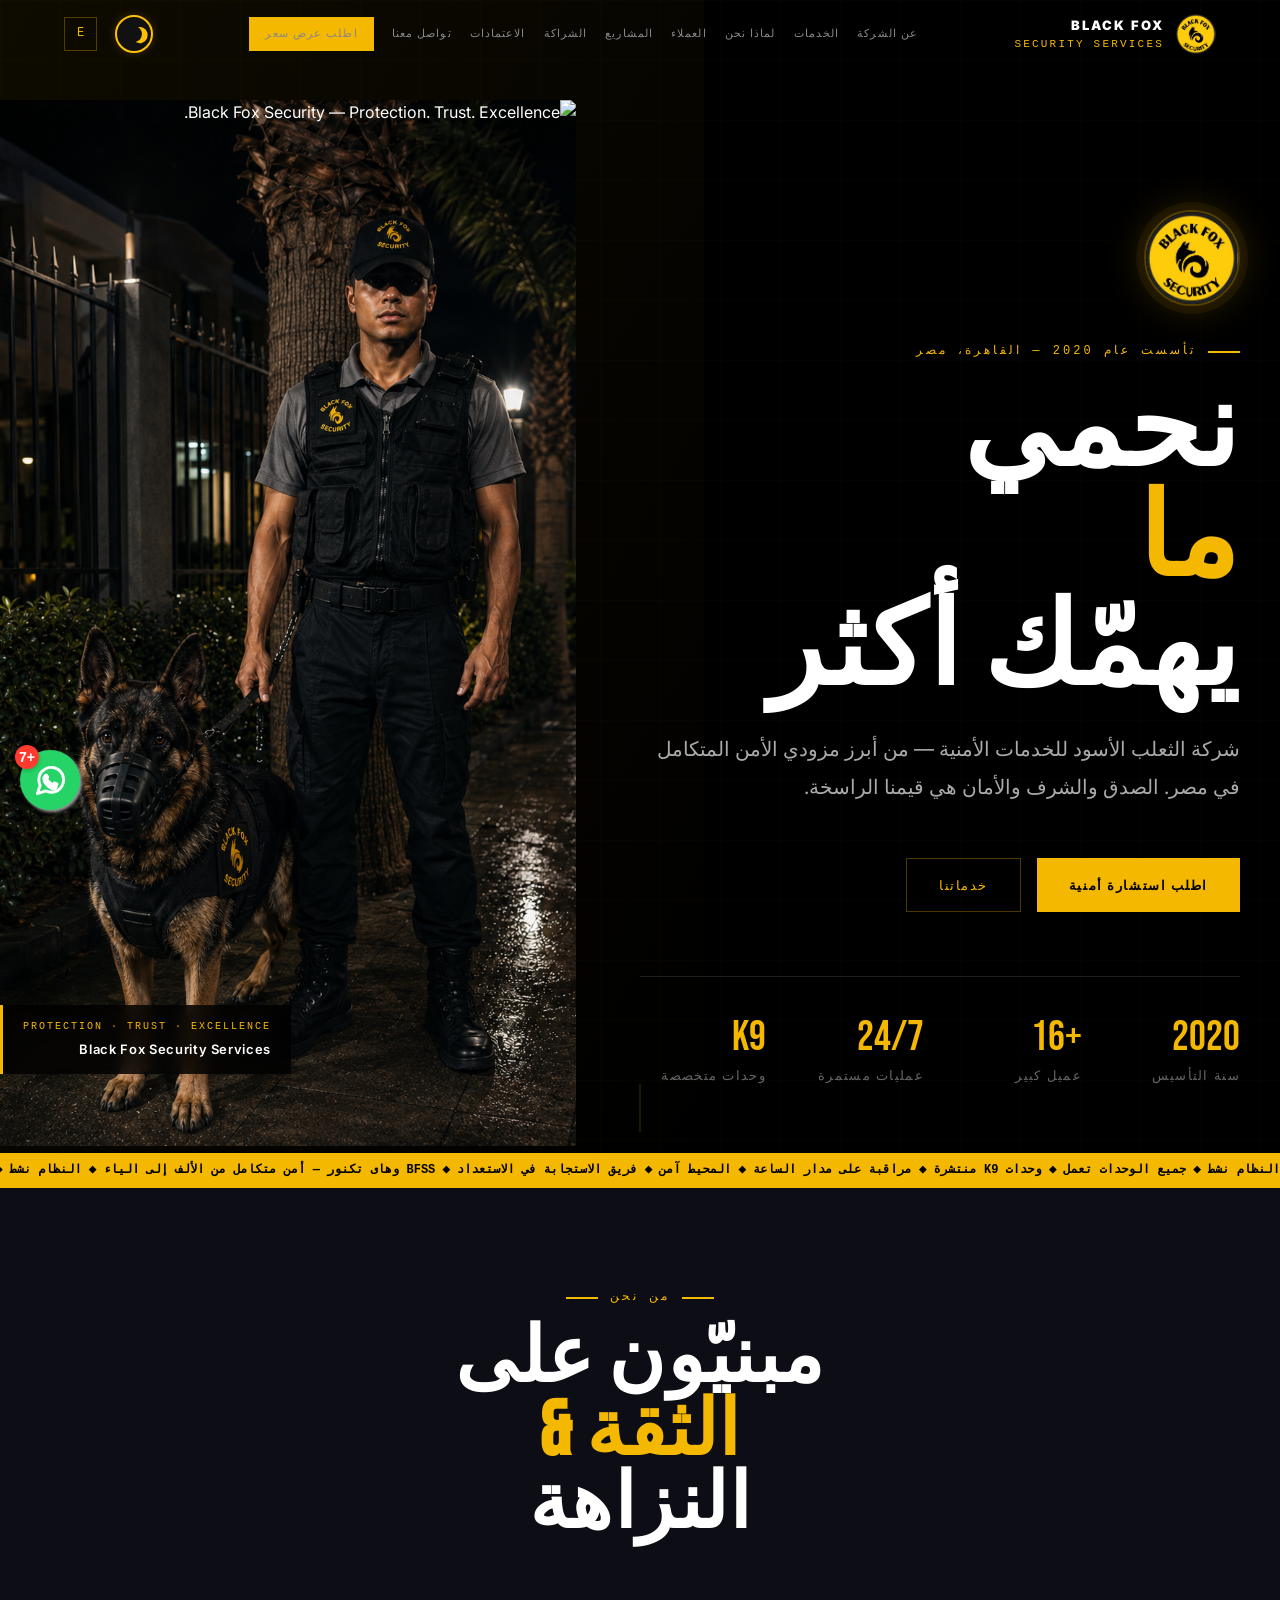
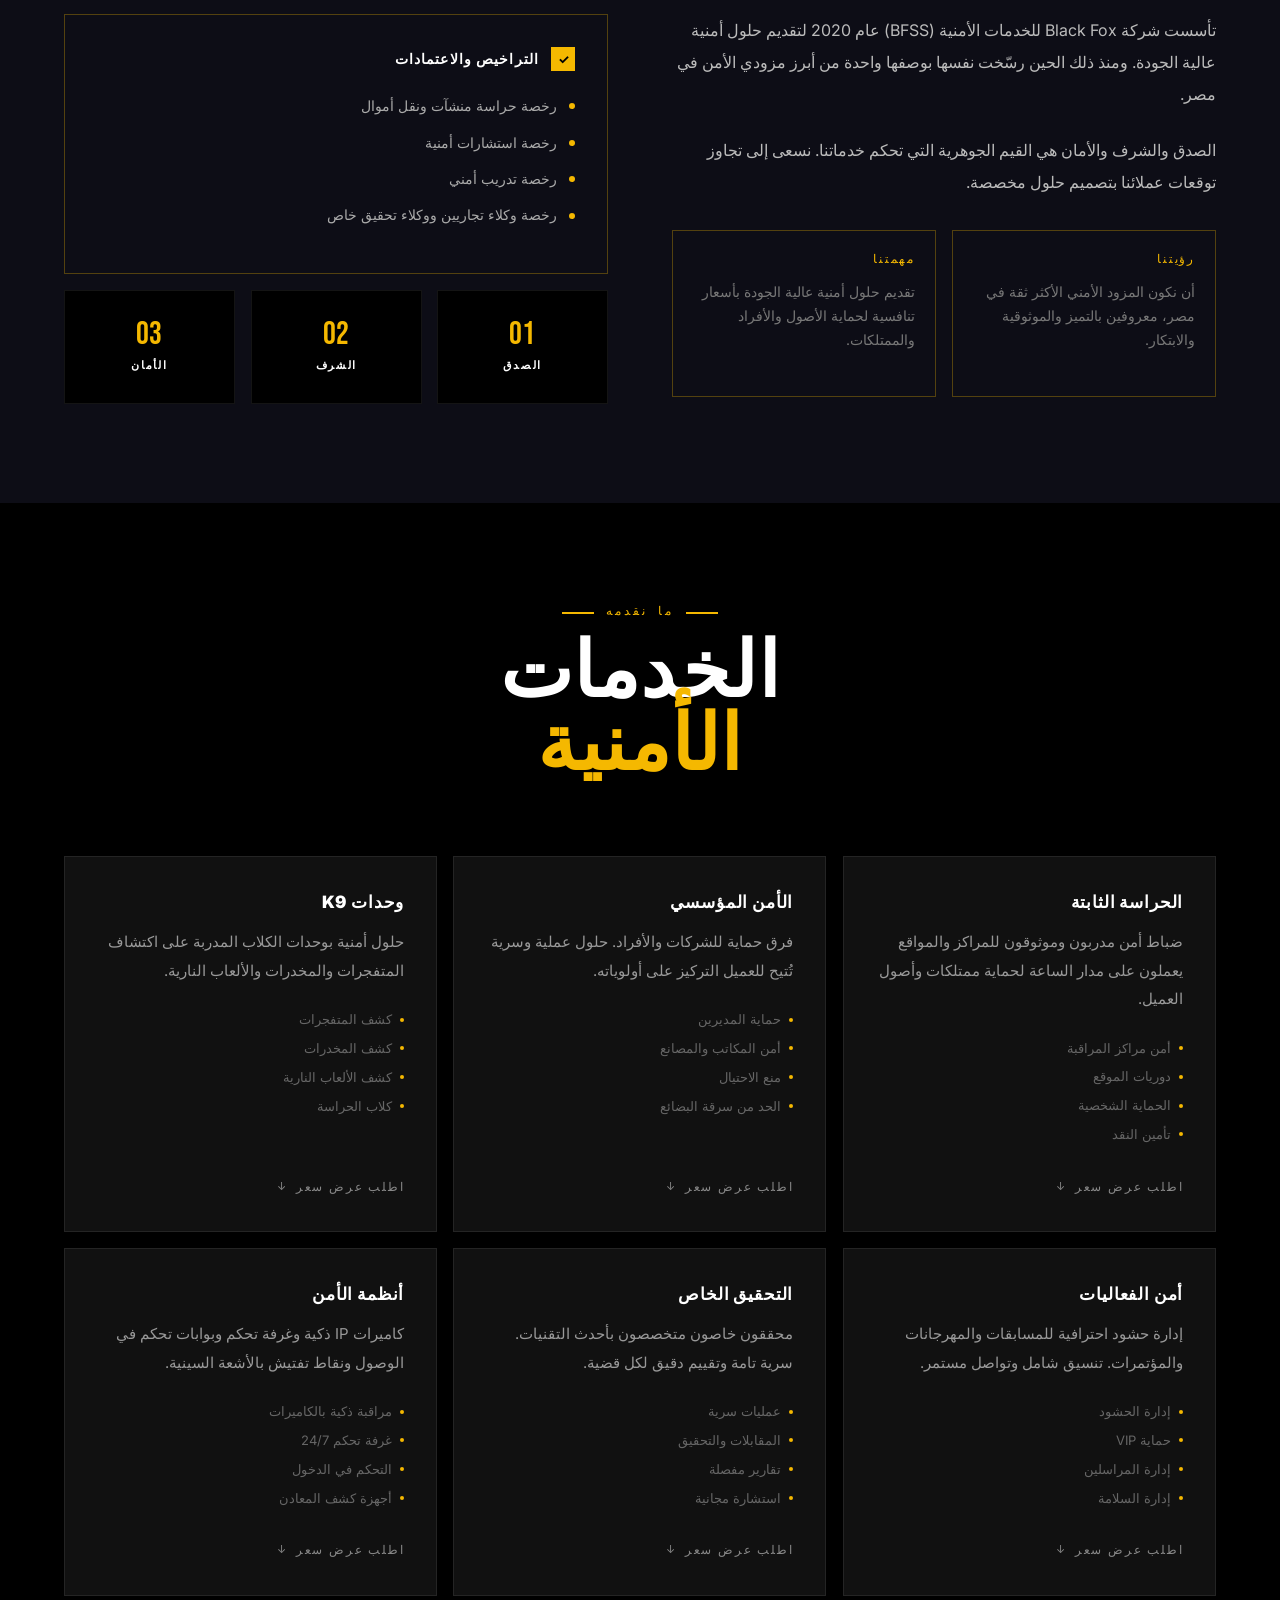
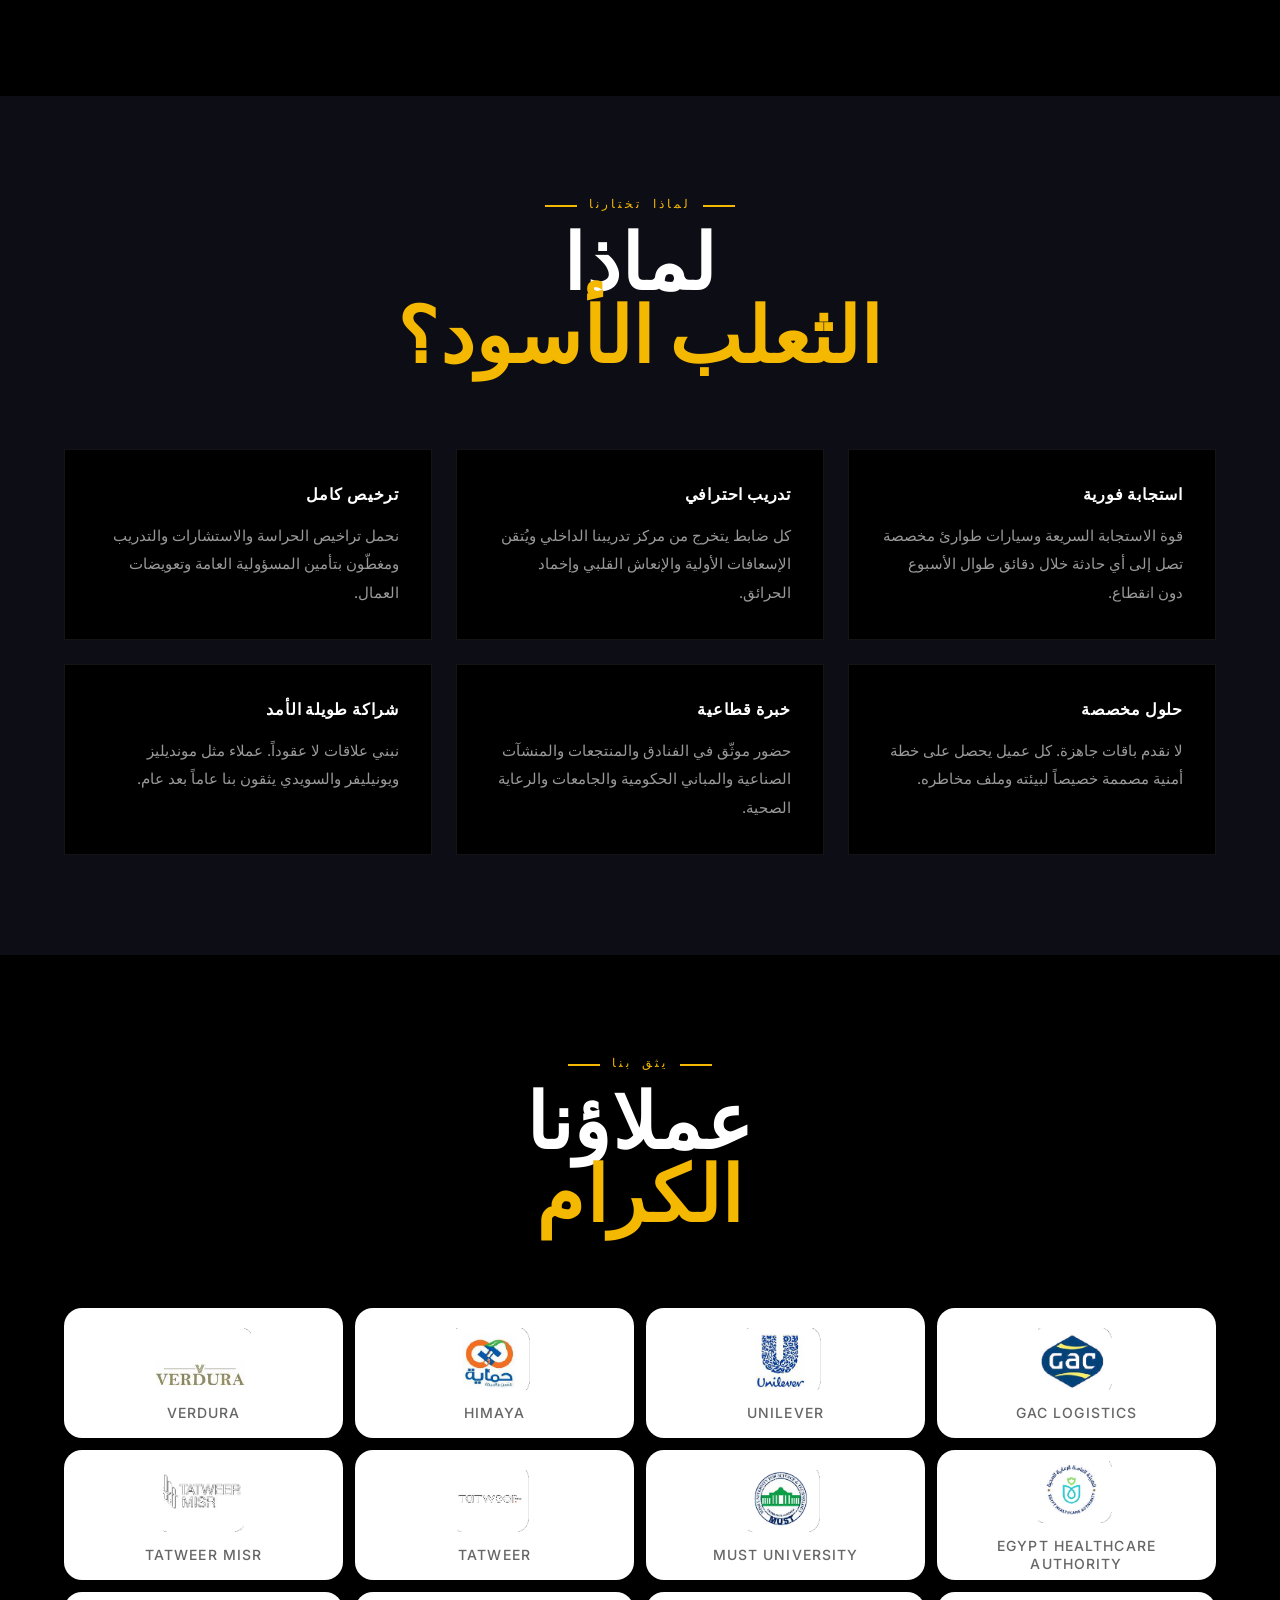
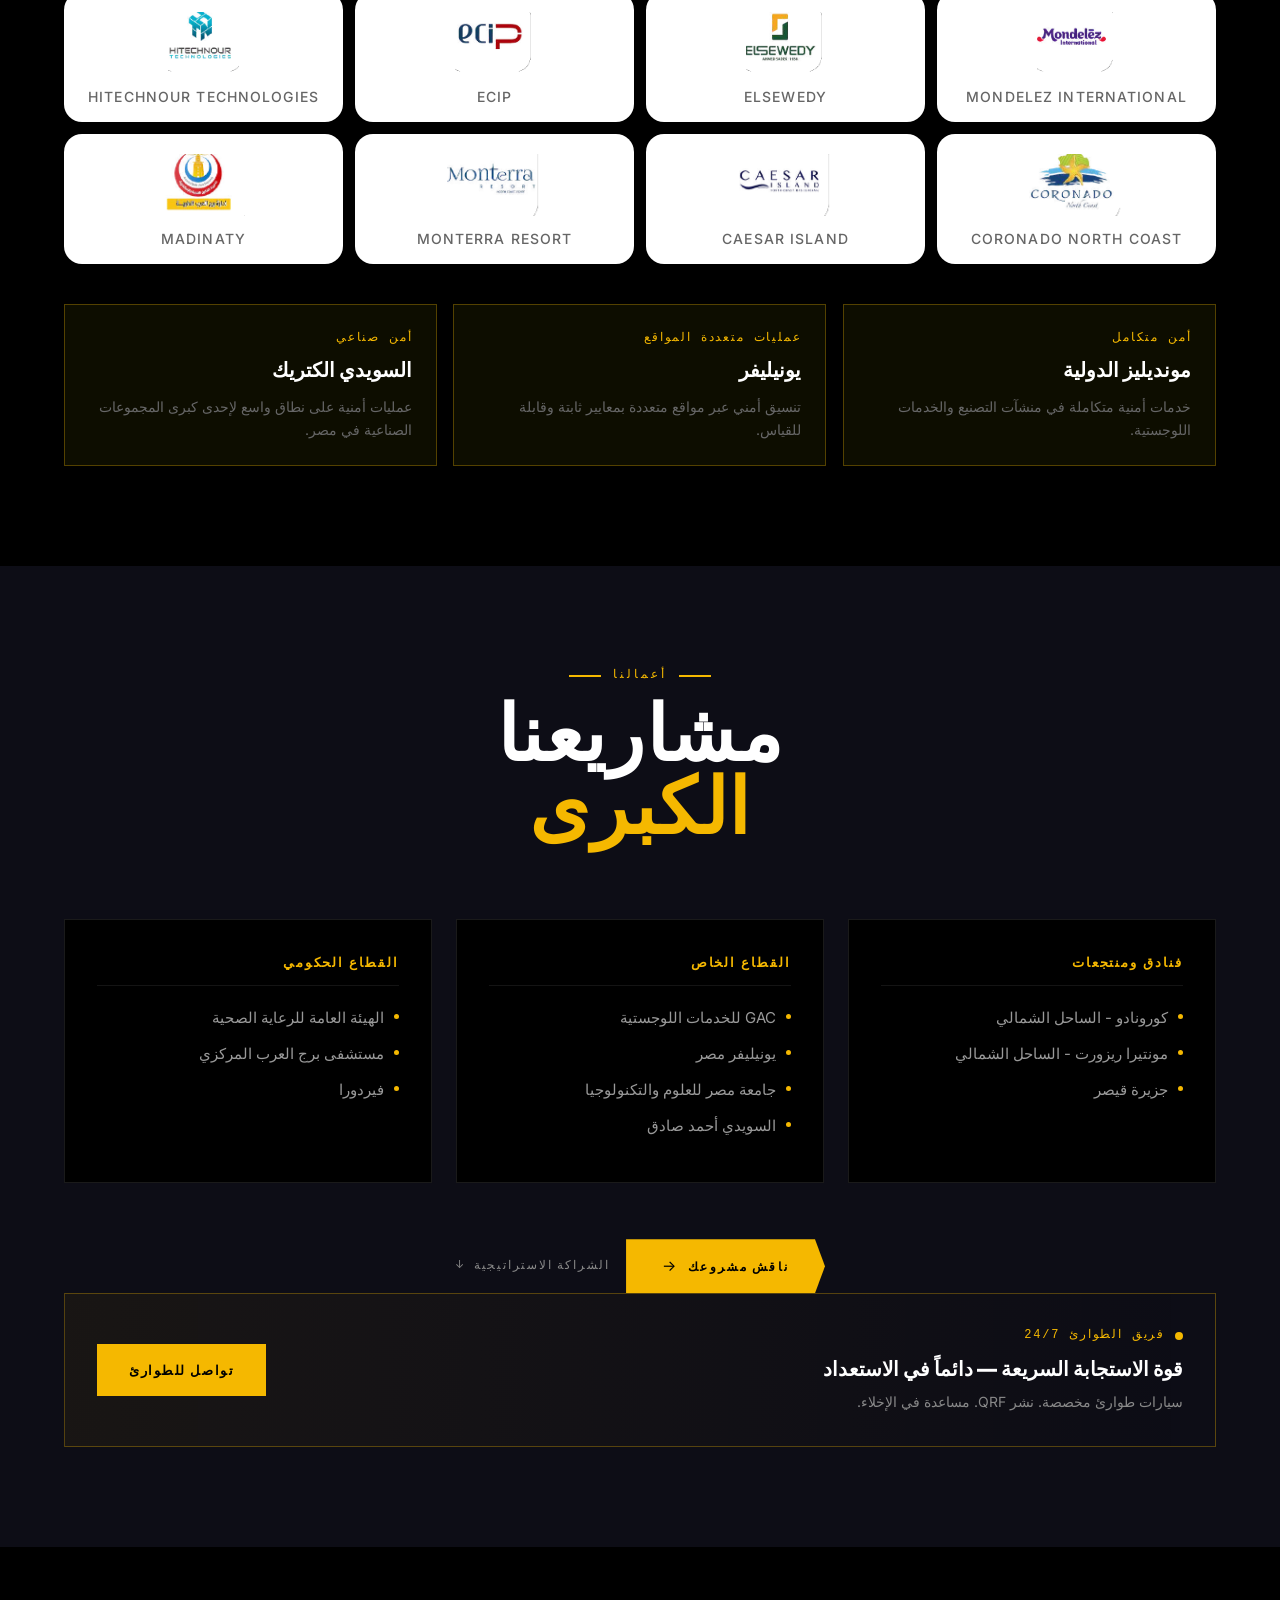
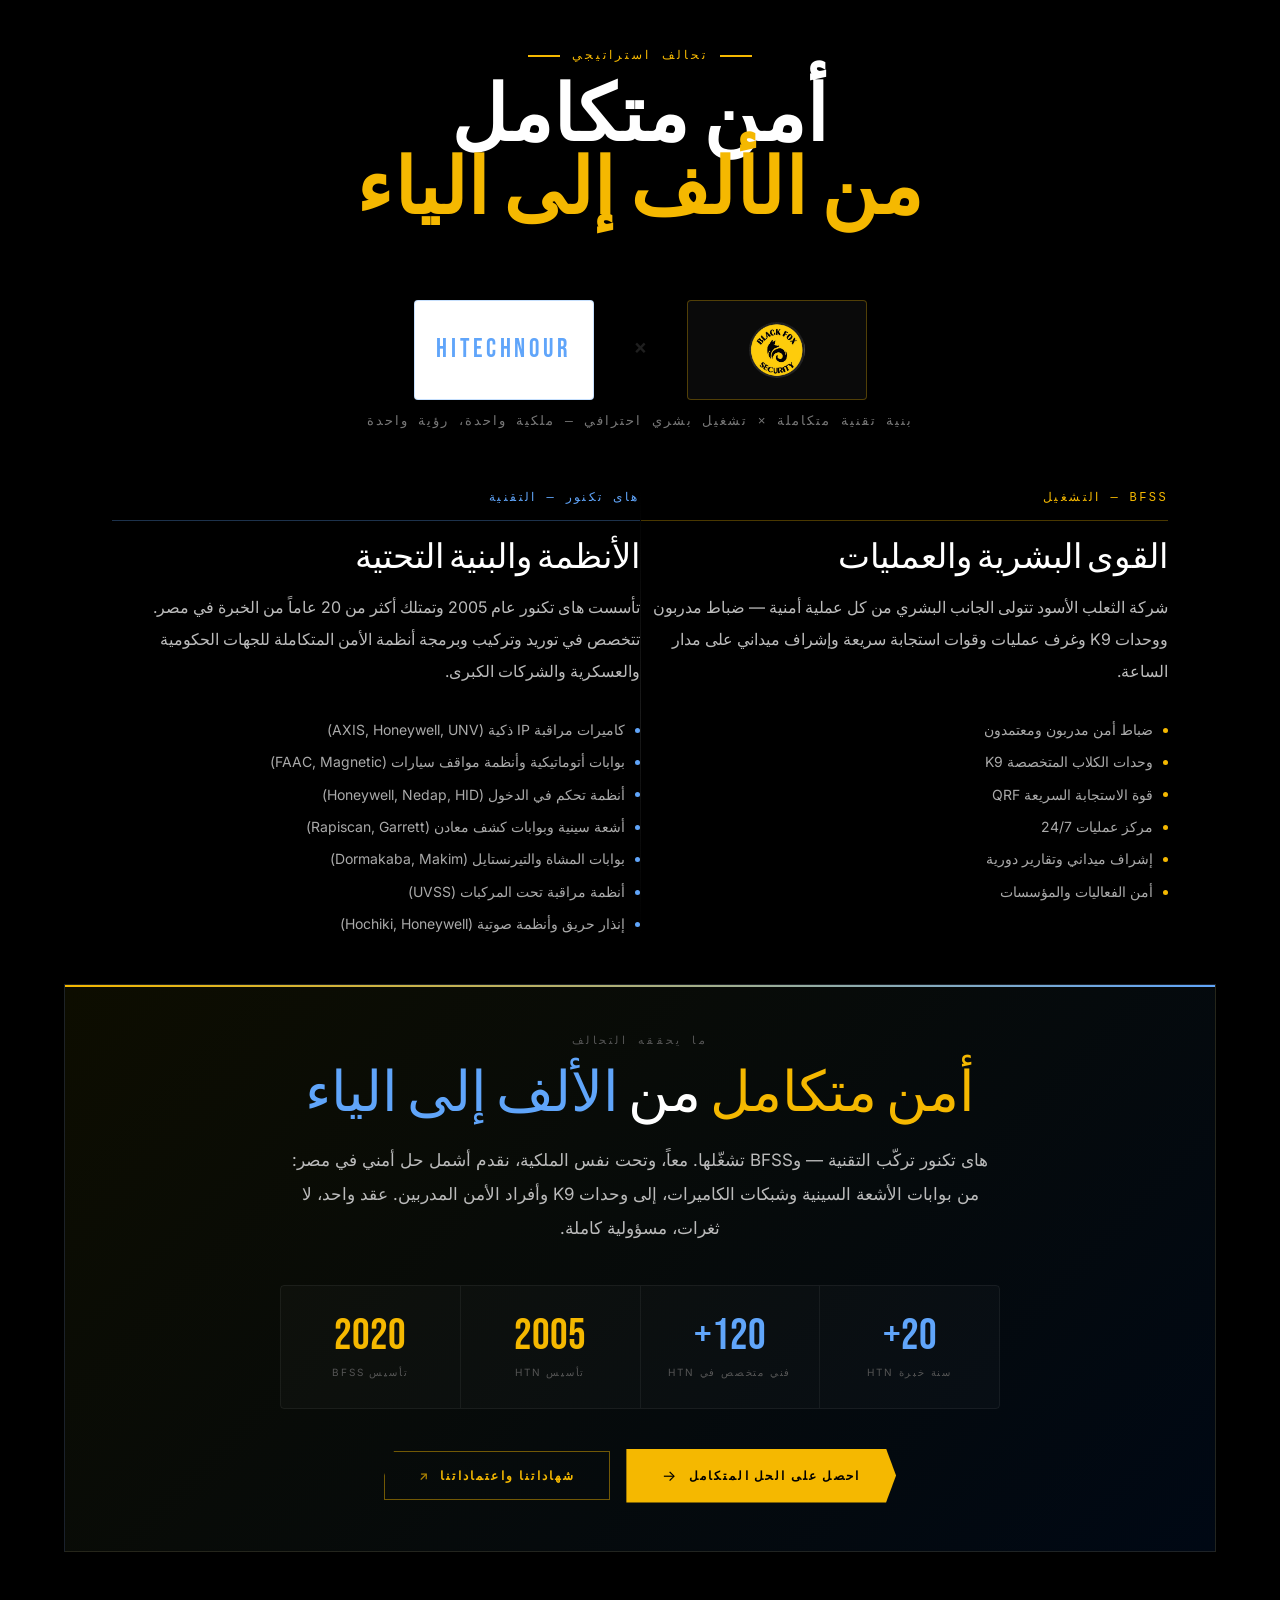
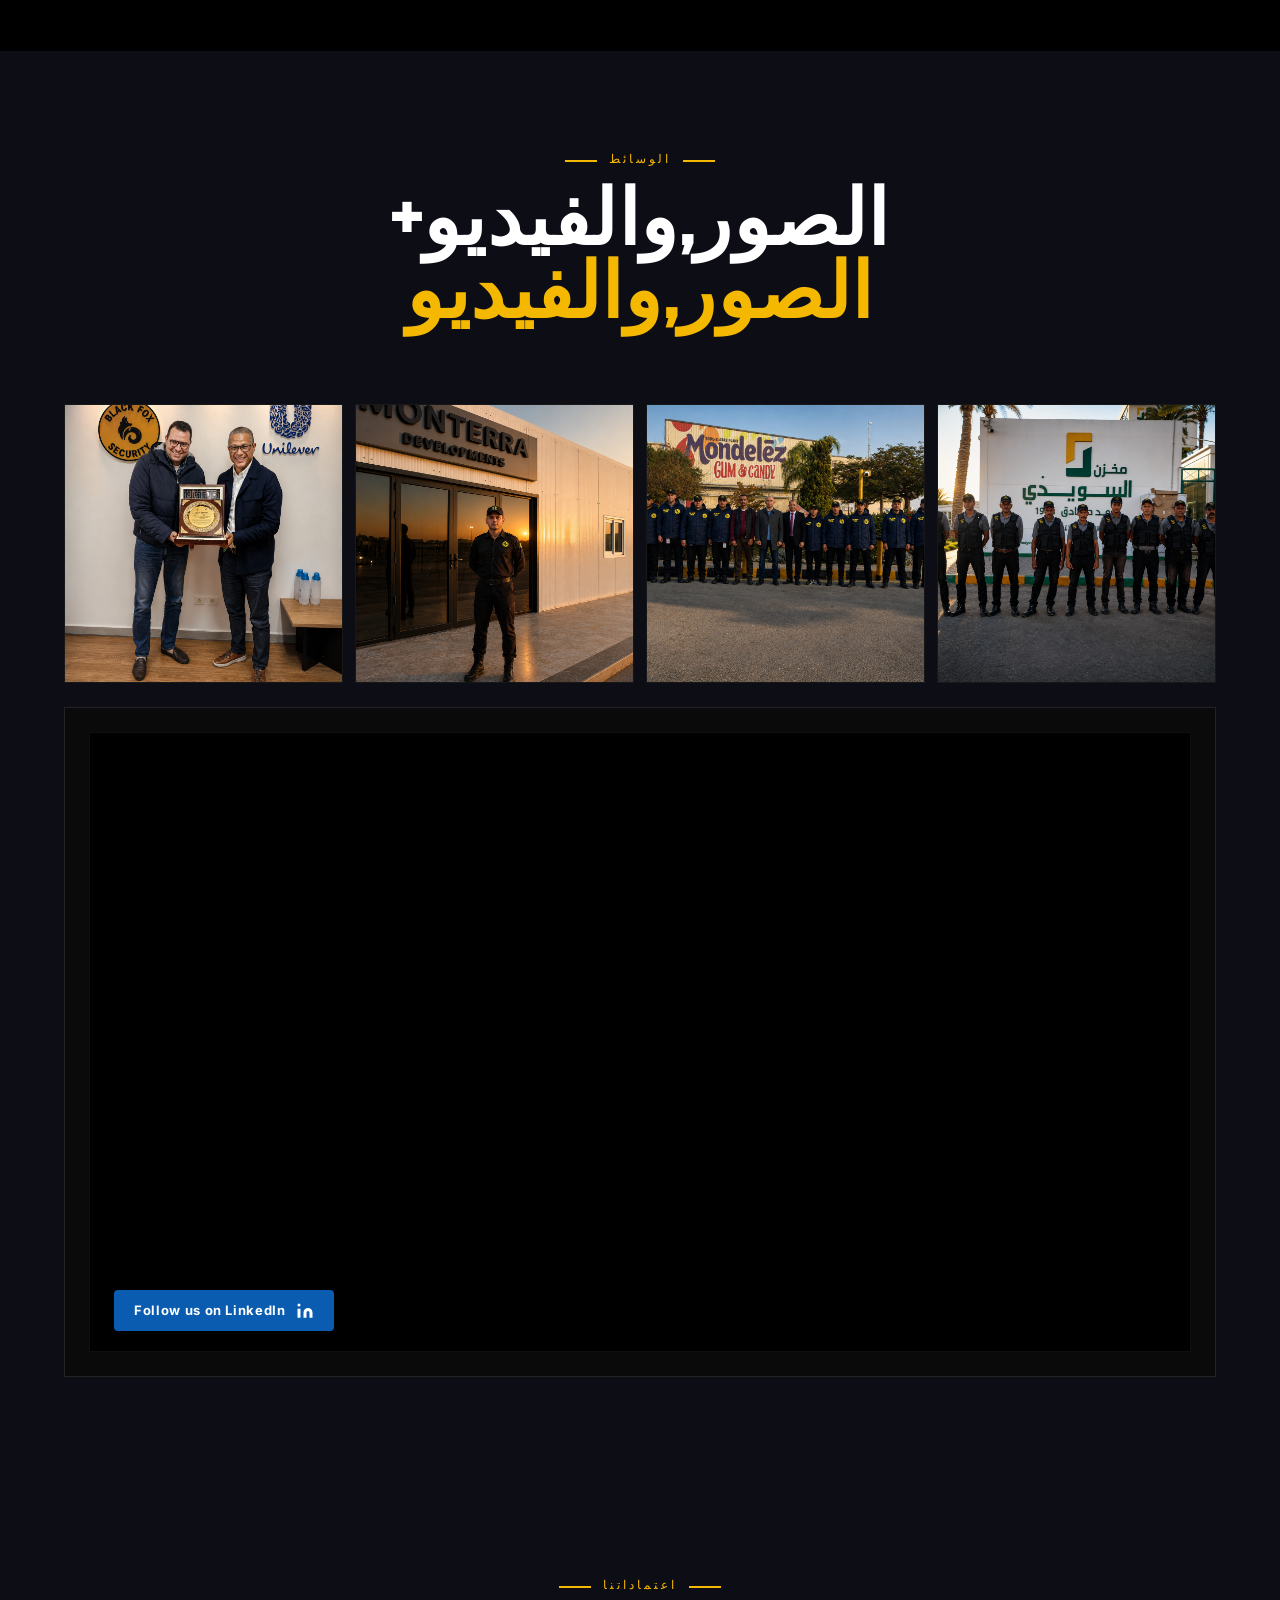
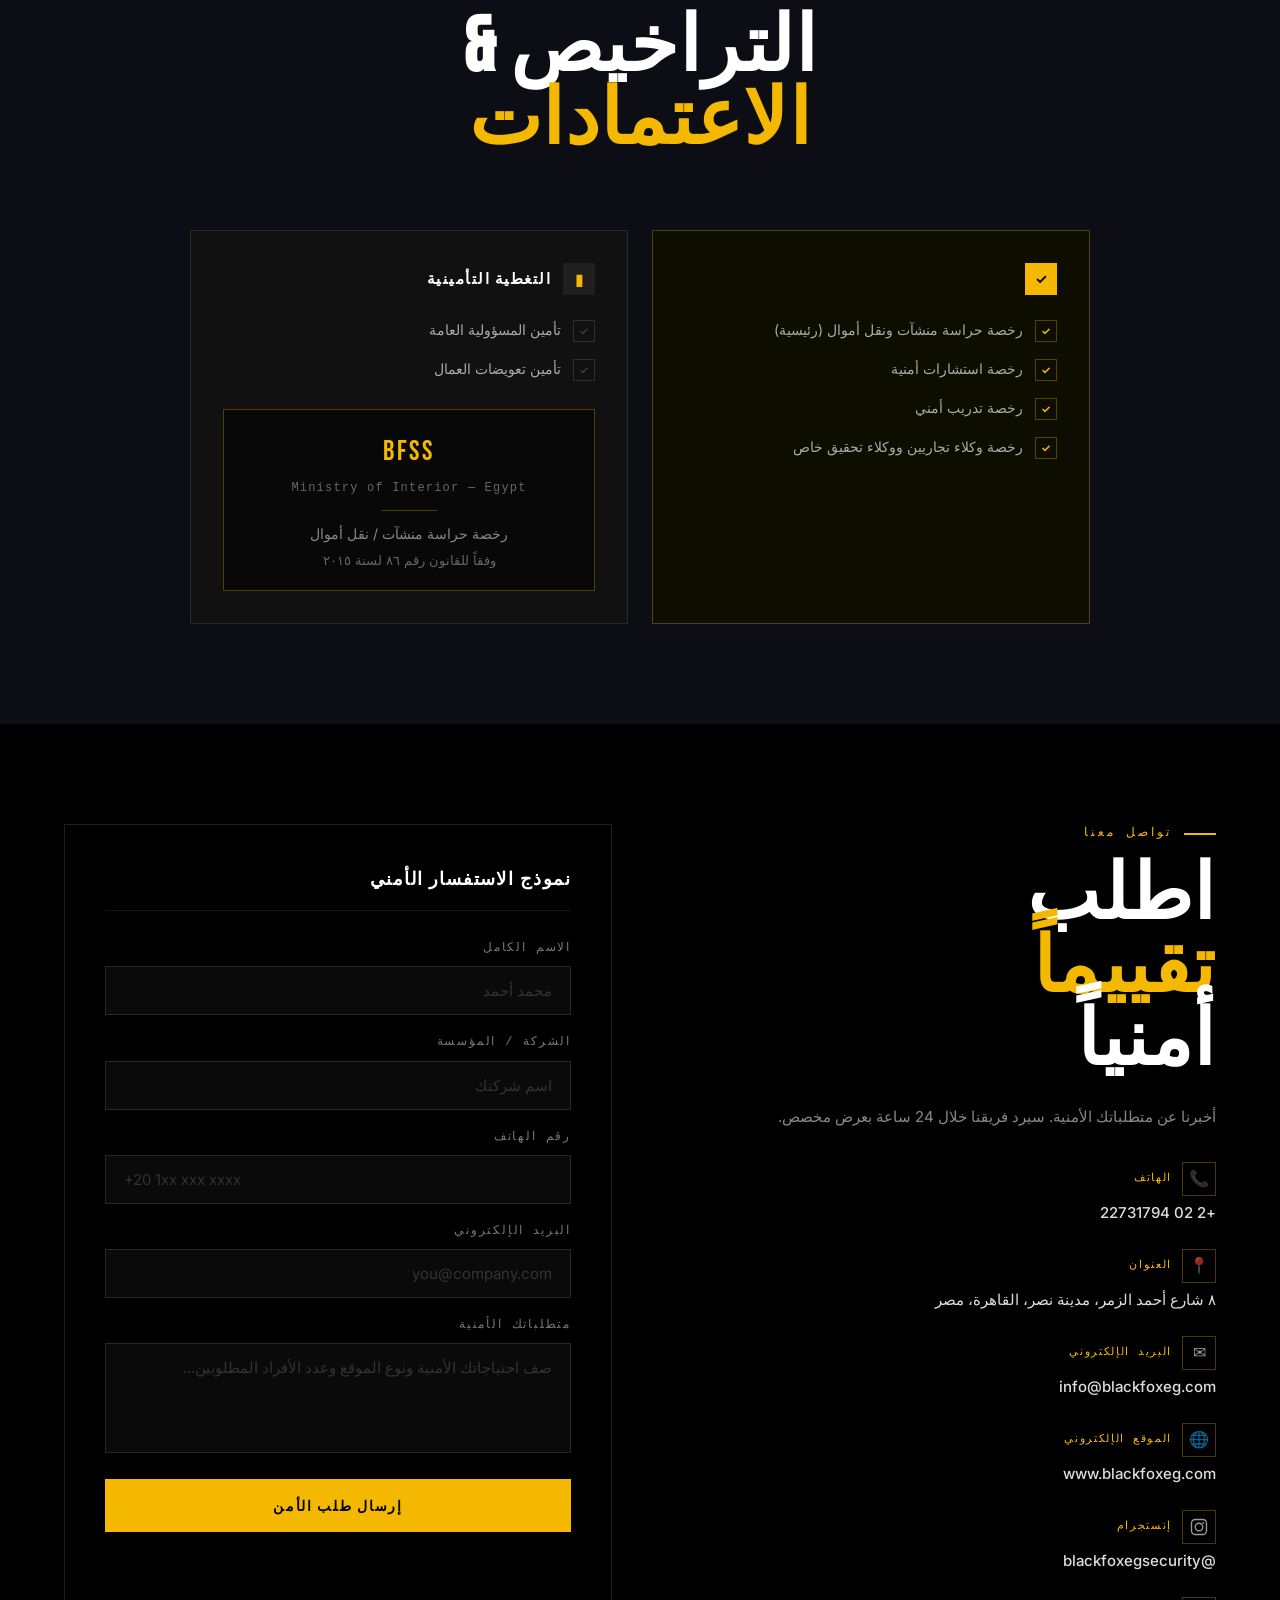
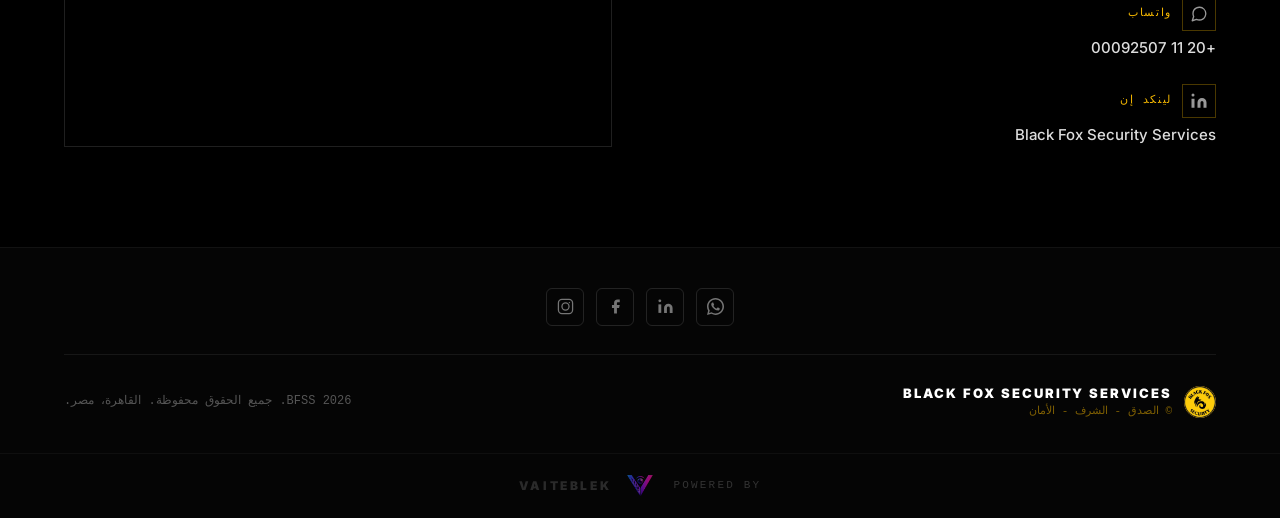
==== ar.html @ 6ef35355 "Update ar.html" ====
<!DOCTYPE html>
<html lang="ar" dir="rtl">
<head>
<meta charset="UTF-8"/>
<meta name="viewport" content="width=device-width,initial-scale=1.0"/>
<title>بلاك فوكس لخدمات الأمن</title>
<link rel="preconnect" href="https://fonts.googleapis.com"/>
<link href="https://fonts.googleapis.com/css2?family=Bebas+Neue&family=Inter:wght@400;500;600;700;900&family=Cairo:wght@400;600;700;900&display=swap" rel="stylesheet"/>
<link rel="stylesheet" href="assets/css/main.css">
</head>
<body>

<nav id="nav">
  <div class="wrap nav-i">
    <a href="#home" class="logo">
      <div class="logo-c" id="nav-logo-c" style="background:transparent;padding:0;overflow:hidden"><img src="" alt="Black Fox Security" id="nav-logo-img" style="width:100%;height:100%;object-fit:cover;border-radius:50%"/></div>
      <div><div class="logo-n">Black Fox</div><div class="logo-s">SECURITY SERVICES</div></div>
    </a>
    <div class="nav-links" id="nav-links"></div>
    <div style="display:flex;align-items:center;gap:8px">
      <button id="theme-toggle" class="theme-toggle-btn"></button>
<a href="index.html" class="btn-lang" id="lang-mob" onclick="localStorage.setItem('lang', 'en')">E</a>
      <button class="hamburger" id="hamburger">&#9776;</button>
    </div>
  </div>
  <div class="mob-menu" id="mob-menu"><div id="mob-links"></div></div>
</nav>

<section id="home">
  <div class="h-grid"></div><div class="h-glow"></div>
  <div class="h-layout">
    <div class="h-col-text">
      <div class="h-content anim-fadeup">
        <div id="h-ey" class="anim-fadeup delay-1"></div>
        <h1 class="h-h1 anim-fadeup delay-2" id="h-h1"></h1>
        <p class="h-sub anim-fadeup delay-3" id="h-sub"></p>
        <div class="h-btns anim-fadeup delay-4">
          <a href="#contact" class="btn-p" id="h-c1"></a>
          <a href="#services" class="btn-s" id="h-c2"></a>
        </div>
        <div class="h-stats" id="h-stats"></div>
      </div>
    </div>
    <div class="h-photo anim-fadeup delay-2">
      <img src="" alt="Black Fox Security — Protection. Trust. Excellence." />
      <div class="h-photo-badge">
        <div class="h-photo-badge-t">Protection · Trust · Excellence</div>
        <div class="h-photo-badge-v">Black Fox Security Services</div>
      </div>
    </div>
  </div>
  <div class="scroll-l"><div></div></div>
  <!-- TICKER inside hero at bottom -->
  <div class="hero-ticker-wrap">
    <div id="ticker"><span id="tkr"></span></div>
  </div>
</section>

<section id="about">
  <div class="wrap">
    <div class="sec-c"><div id="a-ey" class="anim-fadeup"></div><div id="a-h" class="anim-fadeup delay-1"></div></div>
    <div class="ab-grid anim-fadeup delay-2">
      <div class="ab-text">
        <p id="a-p1"></p><p id="a-p2"></p>
        <div class="ab-cards">
          <div class="ab-card"><div class="ab-clbl" id="a-vl"></div><p id="a-vt"></p></div>
          <div class="ab-card"><div class="ab-clbl" id="a-ml"></div><p id="a-mt"></p></div>
        </div>
      </div>
      <div>
        <div class="lic-box">
          <div class="lic-hdr"><div class="lic-chk">&#10003;</div><span id="a-lict"></span></div>
          <div class="lic-row"><div class="lic-dot"></div><span id="lic1"></span></div>
          <div class="lic-row"><div class="lic-dot"></div><span id="lic2"></span></div>
          <div class="lic-row"><div class="lic-dot"></div><span id="lic3"></span></div>
          <div class="lic-row"><div class="lic-dot"></div><span id="lic4"></span></div>
        </div>
        <div class="vals" id="a-vals"></div>
      </div>
    </div>
  </div>
</section>

<section id="services">
  <div class="wrap">
    <div class="sec-c"><div id="sv-ey" class="anim-fadeup"></div><div id="sv-h" class="anim-fadeup delay-1"></div></div>
    <div class="sv-grid anim-scale delay-2" id="sv-grid"></div>
  </div>
</section>

<section id="why">
  <div class="wrap">
    <div class="sec-c"><div id="wy-ey" class="anim-fadeup"></div><div id="wy-h" class="anim-fadeup delay-1"></div></div>
    <div class="wy-grid anim-scale delay-2" id="wy-grid"></div>
  </div>
</section>

<section id="clients">
  <div class="wrap">
    <div class="sec-c"><div id="cl-ey" class="anim-fadeup"></div><div id="cl-h" class="anim-fadeup delay-1"></div></div>
    <div class="cl-grid anim-fadeup delay-2" id="cl-grid"></div>
    <div class="st-grid anim-fadeup delay-3" id="cl-stories"></div>
  </div>
</section>

<section id="projects">
  <div class="wrap">
    <div class="sec-c"><div id="pr-ey" class="anim-fadeup"></div><div id="pr-h" class="anim-fadeup delay-1"></div></div>
    <div class="pr-grid anim-scale delay-2" id="pr-grid"></div>
    <div class="sec-cta anim-fadeup delay-2" id="pr-cta"></div>
    <div class="emrg anim-fadeup delay-3">
      <div>
        <div class="emrg-badge"><div class="emrg-dot"></div><span id="e-label"></span></div>
        <div class="emrg-t" id="e-title"></div>
        <div class="emrg-s" id="e-sub"></div>
      </div>
      <a href="#contact" class="btn-p" id="e-btn"></a>
    </div>
  </div>
</section>

<section id="partnership">
  <div class="wrap">
    <div class="sec-c"><div id="ps-ey" class="anim-fadeup"></div><div id="ps-h" class="anim-fadeup delay-1"></div></div>
    <div class="ps-logos anim-scale delay-1">
      <div class="ps-logo bfss" style="padding:8px 16px;"><img src="" id="ps-logo-img" alt="Black Fox Security" style="height:56px;width:56px;border-radius:50%;object-fit:cover;display:block;"/></div>
      <div class="ps-x">&#215;</div>
      <div class="ps-logo ht" id="ht-logo-box"><img src="" id="ht-logo-img" class="ht-logo-img" alt="Hitechnour Technologies"/><span class="ht-logo-fallback" style="font-family:var(--bebas);font-size:26px;letter-spacing:.15em;color:#60a5fa;display:none">HITECHNOUR</span></div>
    </div>
    <div class="ps-tagline anim-fadein delay-2" id="ps-tagline"></div>
    <div class="ps-grid anim-fadeup delay-2">
      <div class="ps-col bfss">
        <div class="ps-lbl" id="ps-bfss-lbl"></div>
        <div class="ps-ttl" id="ps-bfss-ttl"></div>
        <p class="ps-desc" id="ps-bfss-desc"></p>
        <ul class="ps-items" id="ps-bfss-items"></ul>
      </div>
      <div class="ps-div"></div>
      <div class="ps-col ht">
        <div class="ps-lbl" id="ps-ht-lbl"></div>
        <div class="ps-ttl" id="ps-ht-ttl"></div>
        <p class="ps-desc" id="ps-ht-desc"></p>
        <ul class="ps-items" id="ps-ht-items"></ul>
      </div>
    </div>
    <div class="ps-result anim-scale delay-3">
      <div class="ps-rlbl" id="ps-rlbl"></div>
      <div class="ps-rttl" id="ps-rttl"></div>
      <p class="ps-rdesc" id="ps-rdesc"></p>
      <div class="ps-stats" id="ps-stats"></div>
    <div class="sec-cta anim-fadeup delay-3" id="ps-cta" style="margin-top:40px"></div>
  </div>
</section>

<section id="media">
  <div class="wrap">
    <div class="sec-c"><div id="md-ey" class="anim-fadeup"></div><div id="md-h" class="anim-fadeup delay-1"></div></div>
    <div class="md-imgs">
      <div class="md-slot md-filled"><img src="assets/images/media/sweydi.png" alt="مخزن السويدي — Black Fox Security" style="display:block"/><div class="md-overlay"><span class="md-caption">مخزن السويدي</span></div></div>
      <div class="md-slot md-filled"><img src="assets/images/media/mondelez_team.png" alt="Mondelēz — Black Fox Security" style="display:block"/><div class="md-overlay"><span class="md-caption">Mondelēz Gum &amp; Candy</span></div></div>
      <div class="md-slot md-filled"><img src="assets/images/media/monterra_guard.png" alt="Monterra Developments — Black Fox Security" style="display:block"/><div class="md-overlay"><span class="md-caption">Monterra Developments</span></div></div>
      <div class="md-slot md-filled"><img src="assets/images/media/unilever_award.png" alt="Unilever — Black Fox Security" style="display:block"/><div class="md-overlay"><span class="md-caption">Unilever</span></div></div>
    </div>
    <div class="vid-wrap">
      <div class="vid-frame" id="vid-frame">
        <video
          src="assets/images/media/k9_patrol.mp4"
          autoplay muted loop playsinline
          class="vid-player"
          poster=""
        ></video>
        <div class="vid-overlay">
          <a href="https://www.linkedin.com/company/black-fox-security-services-bfss-60b719219"
             target="_blank" rel="noopener"
             class="vid-li-btn">
            <svg viewBox="0 0 24 24" fill="currentColor" style="width:18px;height:18px"><path d="M16 8a6 6 0 0 1 6 6v7h-4v-7a2 2 0 0 0-4 0v7h-4v-7a6 6 0 0 1 6-6z"/><rect x="2" y="9" width="4" height="12"/><circle cx="4" cy="4" r="2"/></svg>
            <span id="vid-li-label">Follow us on LinkedIn</span>
          </a>
        </div>
      </div>
    </div>
  </div>
</section>

<section id="certs">
  <div class="wrap">
    <div class="sec-c"><div id="cr-ey" class="anim-fadeup"></div><div id="cr-h" class="anim-fadeup delay-1"></div></div>
    <div class="cr-grid anim-fadeup delay-2">
      <div class="cr-box">
        <div class="cr-hdr"><div class="cr-ico">&#10003;</div><h3 id="cr-ll"></h3></div>
        <div id="cr-lics"></div>
      </div>
      <div class="cr-box2">
        <div class="cr-hdr"><div class="cr-ico2">&#9646;</div><h3 id="cr-il"></h3></div>
        <div id="cr-ins"></div>
        <div class="cr-plate">
          <div class="cr-plate-brand">BFSS</div>
          <div class="cr-plate-sub">Ministry of Interior &mdash; Egypt</div>
          <div class="cr-plate-div"></div>
          <div class="cr-plate-ar">&#1585;&#1582;&#1589;&#1577; &#1581;&#1585;&#1575;&#1587;&#1577; &#1605;&#1606;&#1588;&#1570;&#1578; / &#1606;&#1602;&#1604; &#1571;&#1605;&#1608;&#1575;&#1604;</div>
          <div class="cr-plate-ar2">&#1608;&#1601;&#1602;&#1575;&#1611; &#1604;&#1604;&#1602;&#1575;&#1606;&#1608;&#1606; &#1585;&#1602;&#1605; &#1640;&#1638; &#1604;&#1587;&#1606;&#1577; &#1634;&#1632;&#1633;&#1637;</div>
        </div>
      </div>
    </div>
  </div>
</section>

<section id="contact">
  <div class="wrap">
    <div class="ct-grid anim-fadeup delay-1">
      <div>
        <div id="ct-ey" class="anim-fadeup"></div>
        <div id="ct-h"></div>
        <p id="ct-sub" style="color:#888;margin-top:24px;line-height:1.8;font-size:15px"></p>
        <div class="ct-info-items" id="ct-info"></div>
      </div>
      <div class="ct-form">
        <form id="ct-form" onsubmit="submitForm(event)">
          <div class="form-ttl" id="ct-ftitle"></div>
          <div id="ct-fields"></div>
          <button type="submit" class="form-sub" id="ct-submit"></button>
        </form>
        <div class="form-ok" id="ct-ok">
          <div class="ok-ico">&#10003;</div>
          <div class="ok-ttl" id="ct-sttl"></div>
          <div class="ok-msg" id="ct-smsg"></div>
        </div>
      </div>
    </div>
  </div>
</section>

<footer>
  <div class="wrap">
    <div class="ft-main">

      <!-- ① Social icons — full width, perfectly centered -->
      <div class="ft-social-bar">
        <div class="ft-social">
          <a href="https://www.instagram.com/blackfoxegsecurity?igsi=MTMwbHVkeTRtbTA5Nw==" target="_blank" rel="noopener" class="ft-soc-link" aria-label="Instagram">
          <svg viewBox="0 0 24 24" fill="none" stroke="currentColor" stroke-width="1.8" stroke-linecap="round" stroke-linejoin="round"><rect x="2" y="2" width="20" height="20" rx="5"/><circle cx="12" cy="12" r="5"/><circle cx="17.5" cy="6.5" r="1" fill="currentColor" stroke="none"/></svg>
        </a>
        <a href="https://www.facebook.com/share/19FrDhHLax/" target="_blank" rel="noopener" class="ft-soc-link" aria-label="Facebook">
          <svg viewBox="0 0 24 24" fill="currentColor"><path d="M18 2h-3a5 5 0 0 0-5 5v3H7v4h3v8h4v-8h3l1-4h-4V7a1 1 0 0 1 1-1h3z"/></svg>
        </a>
        <a href="https://www.linkedin.com/in/black-fox-security-services-bfss-60b719219" target="_blank" rel="noopener" class="ft-soc-link" aria-label="LinkedIn">
          <svg viewBox="0 0 24 24" fill="currentColor"><path d="M16 8a6 6 0 0 1 6 6v7h-4v-7a2 2 0 0 0-2-2 2 2 0 0 0-2 2v7h-4v-7a6 6 0 0 1 6-6z"/><rect x="2" y="9" width="4" height="12"/><circle cx="4" cy="4" r="2"/></svg>
        </a>
        <a href="https://wa.me/201100092507" target="_blank" rel="noopener" class="ft-soc-link ft-soc-wa" aria-label="WhatsApp">
          <svg viewBox="0 0 24 24" fill="currentColor"><path d="M17.472 14.382c-.297-.149-1.758-.867-2.03-.967-.273-.099-.471-.148-.67.15-.197.297-.767.966-.94 1.164-.173.199-.347.223-.644.075-.297-.15-1.255-.463-2.39-1.475-.883-.788-1.48-1.761-1.653-2.059-.173-.297-.018-.458.13-.606.134-.133.298-.347.446-.52.149-.174.198-.298.298-.497.099-.198.05-.371-.025-.52-.075-.149-.669-1.612-.916-2.207-.242-.579-.487-.5-.669-.51-.173-.008-.371-.01-.57-.01-.198 0-.52.074-.792.372-.272.297-1.04 1.016-1.04 2.479 0 1.462 1.065 2.875 1.213 3.074.149.198 2.096 3.2 5.077 4.487.709.306 1.262.489 1.694.625.712.227 1.36.195 1.871.118.571-.085 1.758-.719 2.006-1.413.248-.694.248-1.289.173-1.413-.074-.124-.272-.198-.57-.347z"/><path d="M12 0C5.373 0 0 5.373 0 12c0 2.123.556 4.116 1.528 5.847L.057 23.903l6.204-1.628A11.945 11.945 0 0 0 12 24c6.627 0 12-5.373 12-12S18.627 0 12 0zm0 21.818a9.818 9.818 0 0 1-5.003-1.367l-.36-.214-3.722.976.995-3.63-.234-.374A9.783 9.783 0 0 1 2.182 12C2.182 6.584 6.584 2.182 12 2.182S21.818 6.584 21.818 12 17.416 21.818 12 21.818z"/></svg>
        </a>
        </div>
      </div>

      <!-- ② Brand + copyright below social -->
      <div class="ft-bottom">
        <div class="ft-logo">
          <div class="ft-logo-c" id="ft-logo-c" style="overflow:hidden;padding:0">
            <img src="" id="ft-logo-img" style="width:100%;height:100%;object-fit:cover;border-radius:50%"/>
          </div>
          <div>
            <div class="ft-brand">Black Fox Security Services</div>
            <div class="ft-tag" id="ft-tag"></div>
          </div>
        </div>
        <div class="ft-copy" id="ft-copy"></div>
      </div>

    </div>
  </div>
  <div class="ft-pw">
    <span>Powered by</span>
    <a href="https://www.vaiteblek.com" target="_blank" rel="noopener noreferrer" class="ft-vtbl">
      <img src="assets/images/vaiteblek.png" class="ft-vtbl-img" alt="Vaiteblek"/>
      <span class="ft-vtbl-n">VAITEBLEK</span>
    </a>
  </div>
</footer>


<script src="assets/js/main.js"></script>
<script>
document.addEventListener('DOMContentLoaded', () => {
    // لقط كل أزرار المود المتاحة في الصفحة ومنع تضارب الـ id
    const toggleButtons = document.querySelectorAll('.theme-toggle-btn, #theme-toggle');
    
    if (localStorage.getItem('theme') === 'day') {
        document.body.classList.add('day-mode');
    }

    toggleButtons.forEach(btn => {
        btn.addEventListener('click', (event) => {
            event.preventDefault();
            event.stopPropagation();
            
            document.body.classList.toggle('day-mode');
            
            if (document.body.classList.contains('day-mode')) {
                localStorage.setItem('theme', 'day');
        localStorage.setItem('theme', 'night');
      }
    });
  });
});

localStorage.setItem('lang', 'ar');
lang = 'ar';
render();
g('lang-mob').textContent = 'E';
</script>
<!-- Floating WhatsApp Button with +7 Badge -->
<a href="https://wa.me" class="whatsapp-float" target="_blank" rel="noopener noreferrer" style="position: fixed; bottom: 90px; left: 20px; width: 60px; height: 60px; background-color: #25d366; color: #fff; border-radius: 50%; text-align: center; font-size: 30px; box-shadow: 2px 2px 3px #999; z-index: 10000; display: flex; align-items: center; justify-content: center; text-decoration: none; transition: transform 0.2s;">
  <!-- Badge +7 -->
  <span style="position: absolute; top: -5px; left: -5px; background-color: #ff3b30; color: white; font-size: 14px; font-weight: bold; border-radius: 50%; width: 24px; height: 24px; display: flex; align-items: center; justify-content: center; box-shadow: 0px 2px 4px rgba(0,0,0,0.2); font-family: sans-serif;">+7</span>
  
  <!-- WhatsApp Icon -->
  <svg viewBox="0 0 24 24" style="width: 35px; height: 35px; fill: none; stroke: white; stroke-width: 2; stroke-linecap: round; stroke-linejoin: round;">
    <path d="M21 11.5a8.38 8.38 0 0 1-.9 3.8 8.5 8.5 0 0 1-7.6 4.7 8.38 8.38 0 0 1-3.8-.9L3 21l1.9-5.7a8.38 8.38 0 0 1-.9-3.8 8.5 8.5 0 0 1 4.7-7.6 8.38 8.38 0 0 1 3.8-.9h.5a8.48 8.48 0 0 1 8 8v.5z"></path>
    <path d="M16.5 14.5c-.2-.1-1.2-.6-1.4-.7-.2-.1-.3-.1-.4.1-.1.2-.5.7-.6.8-.1.1-.2.1-.4 0A5.3 5.3 0 0 1 11 13a5.5 5.5 0 0 1-1.6-2c-.1-.2 0-.3.1-.4L10 10c.1-.1.1-.2 0-.3l-.4-1c-.1-.3-.3-.3-.4-.3h-.3c-.2 0-.4.1-.5.3A2.8 2.8 0 0 0 7.5 11c0 1.2.5 2.4 1.3 3.2a10 10 0 0 0 4.5 3.5c.4.1.8.2 1.2.1a2 2 0 0 0 1.3-1c.2-.4.2-.8.1-.9-.1-.2-.3-.3-.4-.4z" fill="white"></path>
  </svg>
</a>

</body>
</html>
---- assets/css/main.css ----
*,*::before,*::after{box-sizing:border-box;margin:0;padding:0}
html{scroll-behavior:smooth; max-width:100%; overflow-x:hidden;}
body{background:#000;color:#fff;font-family:'Inter',sans-serif;line-height:1.6; max-width:100%; overflow-x:hidden;}
body.rtl{font-family:'Cairo','Inter',sans-serif}
img{max-width:100%;display:block}
a{text-decoration:none;color:inherit}
:root{
  --gold:#F5B800;--gold-dim:rgba(245,184,0,.12);--gold-b:rgba(245,184,0,.3);
  --dark:#0D0D16;--card:#111;--card2:#0a0a0a;
  --g1:#C8C8C8;--g2:#888;--g3:#555;--g4:#222;
  --bebas:'Bebas Neue',sans-serif;
}
.wrap{max-width:1200px;margin:0 auto;padding:0 24px}
section{padding:100px 0}
#ticker{background:var(--gold);color:#000;font-family:monospace;font-size:12px;font-weight:700;padding:8px 0;overflow:hidden;white-space:nowrap;z-index:10;position:relative}
#tkr{display:inline-block;animation:tkr 45s linear infinite}
@keyframes tkr{from{transform:translateX(0)}to{transform:translateX(-50%)}}
.hero-ticker-wrap{position:absolute;bottom:0;left:0;right:0;z-index:10}
nav{position:fixed;top:0;left:0;right:0;z-index:99;transition:background .4s}
nav.scrolled{background:rgba(0,0,0,.95);backdrop-filter:blur(12px);box-shadow:0 4px 40px rgba(0,0,0,.6)}
.nav-i{display:flex;align-items:center;justify-content:space-between;height:68px}
.logo{display:flex;align-items:center;gap:12px}
.logo-c{width:40px;height:40px;background:var(--gold);border-radius:50%;display:flex;align-items:center;justify-content:center;font-weight:900;font-size:13px;color:#000;flex-shrink:0}
.logo-n{font-weight:900;font-size:13px;letter-spacing:.15em;text-transform:uppercase;color:#fff}
.logo-s{color:var(--gold);font-size:11px;letter-spacing:.2em;font-family:monospace}
.nav-links{display:flex;align-items:center;gap:18px}
.nav-links a{color:#888;font-size:11px;font-weight:500;letter-spacing:.1em;text-transform:uppercase;transition:color .2s}
.nav-links a:hover{color:var(--gold)}
.btn-lang{border:1px solid var(--gold-b);color:var(--gold);padding:6px 12px;font-size:12px;font-family:monospace;cursor:pointer;background:transparent;transition:background .2s}
.btn-lang:hover{background:var(--gold-dim)}
.btn-quote{background:var(--gold);color:#000;padding:8px 16px;font-size:11px;font-weight:900;letter-spacing:.1em;text-transform:uppercase;white-space:nowrap;display:inline-block}
.btn-quote:hover{background:#ffd000}
.hamburger{display:none;background:none;border:none;color:var(--gold);font-size:22px;cursor:pointer}
.mob-menu{background:rgba(0,0,0,.98);border-top:1px solid rgba(255,255,255,.08);padding:16px 24px;display:none}
.mob-menu a{display:block;color:#ccc;font-size:14px;text-transform:uppercase;letter-spacing:.1em;padding:12px 0;border-bottom:1px solid rgba(255,255,255,.05);transition:color .2s}
.mob-menu a:hover{color:var(--gold)}
.mob-quote{background:var(--gold)!important;color:#000!important;text-align:center;padding:14px!important;font-weight:900;border:none!important;margin-top:8px;display:block}
.ey{display:flex;align-items:center;gap:12px;margin-bottom:16px}
.ey.c{justify-content:center}
.ey::before,.ey::after{content:'';width:32px;height:2px;background:var(--gold);flex-shrink:0}
.ey:not(.c)::after{display:none}
.ey span{color:var(--gold);font-family:monospace;font-size:12px;letter-spacing:.25em;text-transform:uppercase}
.sh{font-family:var(--bebas);font-size:clamp(2.8rem,6vw,5rem);line-height:.95;letter-spacing:.02em}
body.rtl .sh{font-family:'Cairo',sans-serif;font-weight:900;font-size:clamp(2.2rem,5vw,4rem);line-height:1.15;letter-spacing:0}
body.rtl .h-h1{font-family:'Cairo',sans-serif;font-weight:900;font-size:clamp(2.8rem,8vw,6rem);line-height:1.1;letter-spacing:0}
.sh .g{color:var(--gold)}
.sec-c{text-align:center;margin-bottom:72px}
/* ── HERO BASE ─────────────────────────────────────────────────────────── */
#home{min-height:100vh;display:flex;align-items:center;position:relative;overflow:hidden;background:#000;padding-bottom:42px;}
.h-grid{position:absolute;inset:0;opacity:.05;background-image:linear-gradient(rgba(245,184,0,.3) 1px,transparent 1px),linear-gradient(90deg,rgba(245,184,0,.3) 1px,transparent 1px);background-size:60px 60px}
.h-glow{position:absolute;left:0;top:0;width:55%;height:100%;background:linear-gradient(to bottom right,rgba(245,184,0,.06),transparent)}

/* ── HERO LAYOUT: DESKTOP (>1024px) — side-by-side ── */
.h-layout{display:grid;grid-template-columns:55fr 45fr;min-height:100vh;width:100%;position:relative;align-items:stretch}
.h-col-text{display:flex;align-items:center;padding:0 40px 0 max(24px,calc((100vw - 1200px)/2 + 24px));z-index:2;position:relative}
.h-content{position:relative;padding-top:110px;padding-bottom:60px;width:100%}
.h-photo{position:relative;overflow:hidden;min-height:100vh;background: url('../images/hero.png') center/cover no-repeat;}
.h-photo-badge{position:absolute;bottom:72px;left:0;z-index:2;background:rgba(0,0,0,.8);border-left:3px solid var(--gold);padding:14px 20px;backdrop-filter:blur(8px)}
.h-photo-badge-t{font-family:monospace;font-size:10px;color:var(--gold);letter-spacing:.2em;text-transform:uppercase;margin-bottom:4px}
.h-photo-badge-v{font-size:13px;color:#fff;font-weight:600;letter-spacing:.05em}

/* ── TABLET (641px – 1024px) — stacked: photo top-right inset ── */
@media(max-width:1024px) and (min-width:641px){
  .h-layout{grid-template-columns:1fr;min-height:100vh;position:relative}
  /* photo becomes absolute right-side panel, half width */
  .h-photo{
    position:absolute;right:0;top:0;bottom:0;
    width:42%;min-height:unset;
    z-index:0;
  }
  .h-photo::before{
    background:linear-gradient(to right,#000 0%,rgba(0,0,0,.2) 40%,transparent 65%),
               linear-gradient(to top,rgba(0,0,0,.5) 0%,transparent 25%);
  }
  .h-photo::after{background:rgba(0,0,0,.3)}
  .h-photo-badge{bottom:72px;left:auto;right:0;border-left:none;border-right:3px solid var(--gold);text-align:right}
  .h-col-text{
    padding:0 24px;
    padding-left:max(24px,calc((100vw - 960px)/2 + 24px));
    z-index:2;position:relative;
    width:65%;
    min-height:100vh;align-items:center;
  }
  .h-content{padding-top:100px;padding-bottom:60px}
}

/* ── MOBILE (≤640px) — photo behind text as background ── */
@media(max-width:640px){
  .h-layout{grid-template-columns:1fr;min-height:100svh;position:relative}
  /* Photo fills full section as bg */
  .h-photo{
    position:absolute;inset:0;
    width:100%;height:100%;min-height:unset;
    z-index:0;
  }
  .h-photo img{object-position:55% 3%}
  /* Bottom-heavy gradient: image visible at top, text readable at bottom */
  .h-photo::before{
    background:
      linear-gradient(to top,rgba(0,0,0,.96) 0%,rgba(0,0,0,.7) 38%,rgba(0,0,0,.15) 65%,transparent 85%);
  }
  .h-photo-badge{display:none}
  .h-col-text{
    position:relative;z-index:2;
    width:100%;padding:0 20px;
    min-height:100svh;align-items:flex-end;
    display:flex;
  }
  .h-content{
    padding-top:0;padding-bottom:72px;
    width:100%;
  }
  .h-sub{font-size:15px;margin-bottom:32px}
  .h-h1{font-size:clamp(2.8rem,13vw,4.5rem)}
  .h-stats{grid-template-columns:repeat(2,1fr);gap:20px;margin-top:40px}
  .btn-p,.btn-s{padding:13px 22px;font-size:12px}
}
.h-h1{font-family:var(--bebas);font-size:clamp(3rem,9vw,7.5rem);line-height:.95;letter-spacing:.02em;margin-bottom:24px}
.h-h1 .g{color:var(--gold)}
.h-sub{color:#aaa;font-size:20px;max-width:600px;margin-bottom:52px;line-height:1.9}
.h-btns{display:flex;flex-wrap:wrap;gap:16px}
.btn-p{background:var(--gold);color:#000;padding:16px 32px;font-weight:900;font-size:13px;letter-spacing:.12em;text-transform:uppercase;transition:background .2s,transform .2s;display:inline-block}
.btn-p:hover{background:#ffd000;transform:scale(1.03)}
.btn-s{border:1px solid var(--gold-b);color:var(--gold);padding:16px 32px;font-size:13px;letter-spacing:.12em;text-transform:uppercase;transition:all .2s;display:inline-block}
.btn-s:hover{border-color:var(--gold);background:var(--gold-dim)}

/* ── SECTION CTA STRIP ─────────────────────────────────────────────────── */
.sec-cta{
  display:flex;align-items:center;justify-content:center;
  gap:16px;margin-top:56px;flex-wrap:wrap;
}

/* ── btn-cta-gold: shimmer sweep + lift ── */
@keyframes shimmer{
  0%{transform:translateX(-110%) skewX(-20deg)}
  100%{transform:translateX(210%) skewX(-20deg)}
}
@keyframes arrowPop{
  0%{transform:translateX(0)}
  40%{transform:translateX(6px)}
  70%{transform:translateX(2px)}
  100%{transform:translateX(5px)}
}
@keyframes ripple{
  to{transform:scale(4);opacity:0}
}
.btn-cta-gold{
  position:relative;overflow:hidden;
  background:var(--gold);color:#000;
  padding:15px 36px;
  font-weight:900;font-size:12px;letter-spacing:.18em;text-transform:uppercase;
  display:inline-flex;align-items:center;gap:10px;
  transition:background .25s,transform .2s,box-shadow .25s;
  clip-path:polygon(0 0,calc(100% - 10px) 0,100% 50%,calc(100% - 10px) 100%,0 100%);
  cursor:pointer;
}
/* shimmer layer */
.btn-cta-gold::before{
  content:'';
  position:absolute;inset:0;
  background:linear-gradient(105deg,transparent 35%,rgba(255,255,255,.45) 50%,transparent 65%);
  transform:translateX(-110%) skewX(-20deg);
  pointer-events:none;
}
.btn-cta-gold:hover::before{
  animation:shimmer .55s ease forwards;
}
/* arrow */
.btn-cta-gold::after{
  content:'→';font-size:15px;font-weight:400;
  display:inline-block;
  transition:transform .25s cubic-bezier(.34,1.56,.64,1);
}
.btn-cta-gold:hover{
  background:#ffd000;
  transform:translateY(-3px);
  box-shadow:0 10px 32px rgba(245,184,0,.4),0 4px 12px rgba(245,184,0,.25);
}
.btn-cta-gold:hover::after{animation:arrowPop .35s ease forwards}
.btn-cta-gold:active{transform:translateY(-1px);box-shadow:0 4px 14px rgba(245,184,0,.3)}

/* ── btn-cta-outline: border-fill wipe + arrow ── */
@keyframes borderFill{
  from{background-size:0% 100%}
  to{background-size:100% 100%}
}
.btn-cta-outline{
  position:relative;
  border:1px solid rgba(245,184,0,.45);color:var(--gold);
  padding:14px 34px;
  font-size:12px;font-weight:600;letter-spacing:.18em;text-transform:uppercase;
  display:inline-flex;align-items:center;gap:10px;
  transition:color .25s,border-color .25s,transform .2s,box-shadow .2s;
  clip-path:polygon(10px 0,100% 0,100% 100%,0 100%,0 50%);
  overflow:hidden;
  cursor:pointer;
}
/* fill wipe */
.btn-cta-outline::before{
  content:'';position:absolute;inset:0;
  background:var(--gold);
  transform:scaleX(0);
  transform-origin:left center;
  transition:transform .3s cubic-bezier(.22,.61,.36,1);
  z-index:-1;
}

.btn-cta-outline:hover::before{transform:scaleX(1)}
.btn-cta-outline:hover{color:#000;border-color:var(--gold);transform:translateY(-2px);box-shadow:0 6px 20px rgba(245,184,0,.2)}
.btn-cta-outline::after{
  content:'↗';font-size:12px;
  display:inline-block;
  transition:transform .25s cubic-bezier(.34,1.56,.64,1),opacity .2s;
  opacity:.7;
}
.btn-cta-outline:hover::after{transform:translate(2px,-2px);opacity:1}

/* ── btn-cta-ghost: underline grow + nudge ── */
@keyframes ghostNudge{
  0%{transform:translateY(0)}
  35%{transform:translateY(4px)}
  65%{transform:translateY(2px)}
  100%{transform:translateY(4px)}
}
.btn-cta-ghost{
  position:relative;
  color:#888;font-size:12px;letter-spacing:.15em;text-transform:uppercase;
  display:inline-flex;align-items:center;gap:8px;
  padding-bottom:3px;
  cursor:pointer;
}
.btn-cta-ghost::before{
  content:'';position:absolute;bottom:0;left:0;right:0;height:1px;
  background:var(--gold);
  transform:scaleX(0);transform-origin:left;
  transition:transform .3s cubic-bezier(.22,.61,.36,1);
}
.btn-cta-ghost:hover{color:var(--gold)}
.btn-cta-ghost:hover::before{transform:scaleX(1)}
.btn-cta-ghost::after{content:'↓';font-size:11px;transition:transform .25s}
.btn-cta-ghost:hover::after{animation:ghostNudge .5s ease forwards}

/* ── hero buttons (btn-p / btn-s) ── */
.btn-p{
  position:relative;overflow:hidden;
  background:var(--gold);color:#000;padding:16px 32px;
  font-weight:900;font-size:13px;letter-spacing:.12em;text-transform:uppercase;
  display:inline-flex;align-items:center;gap:8px;
  transition:background .25s,transform .2s,box-shadow .25s;
}
.btn-p::before{
  content:'';position:absolute;inset:0;
  background:linear-gradient(105deg,transparent 35%,rgba(255,255,255,.4) 50%,transparent 65%);
  transform:translateX(-110%) skewX(-20deg);pointer-events:none;
}
.btn-p:hover::before{animation:shimmer .5s ease forwards}
.btn-p:hover{background:#ffd000;transform:translateY(-2px);box-shadow:0 8px 28px rgba(245,184,0,.35)}
.btn-s{
  border:1px solid var(--gold-b);color:var(--gold);
  padding:16px 32px;font-size:13px;letter-spacing:.12em;text-transform:uppercase;
  display:inline-flex;align-items:center;gap:8px;
  transition:all .25s;position:relative;overflow:hidden;
}
.btn-s::before{
  content:'';position:absolute;inset:0;
  background:var(--gold);transform:scaleX(0);transform-origin:left;
  transition:transform .28s cubic-bezier(.22,.61,.36,1);z-index:0;
}
.btn-s span,.btn-s{position:relative;z-index:1}
.btn-s:hover::before{transform:scaleX(1)}
.btn-s:hover{color:#000;border-color:var(--gold)}

/* ── nav btn-quote ── */
.btn-quote{
  position:relative;overflow:hidden;
  background:var(--gold);color:#000;padding:8px 16px;
  font-size:11px;font-weight:900;letter-spacing:.1em;text-transform:uppercase;
  display:inline-block;
  transition:background .2s,transform .18s;
}
.btn-quote::before{
  content:'';position:absolute;inset:0;
  background:linear-gradient(105deg,transparent 35%,rgba(255,255,255,.4) 50%,transparent 65%);
  transform:translateX(-110%) skewX(-20deg);pointer-events:none;
}
.btn-quote:hover::before{animation:shimmer .45s ease forwards}
.btn-quote:hover{background:#ffd000;transform:translateY(-1px)}
.h-stats{display:grid;grid-template-columns:repeat(4,1fr);gap:32px;margin-top:64px;padding-top:40px;border-top:1px solid rgba(255,255,255,.12)}
.sv{font-family:var(--bebas);font-size:42px;color:var(--gold);line-height:1}
.sl{font-size:13px;color:#666;text-transform:uppercase;letter-spacing:.1em;margin-top:6px}
.scroll-l{position:absolute;bottom:56px;left:50%;transform:translateX(-50%);opacity:.25}
.scroll-l div{width:1px;height:48px;background:var(--gold);animation:pulse 2s infinite;margin:0 auto}
@keyframes pulse{0%,100%{opacity:1}50%{opacity:.3}}
#about{background:var(--dark)}
.ab-grid{display:grid;grid-template-columns:1fr 1fr;gap:64px;align-items:start}
.ab-text p{color:#bbb;font-size:16px;line-height:2;margin-bottom:24px}
.ab-cards{display:grid;grid-template-columns:1fr 1fr;gap:16px;margin-top:32px}
.ab-card{border:1px solid var(--gold-b);padding:20px}
.ab-clbl{color:var(--gold);font-family:monospace;font-size:12px;letter-spacing:.15em;text-transform:uppercase;margin-bottom:10px}
.ab-card p{color:#777;font-size:14px;line-height:1.7}
.lic-box{border:1px solid var(--gold-b);padding:32px;margin-bottom:16px}
.lic-hdr{display:flex;align-items:center;gap:12px;margin-bottom:24px}
.lic-chk{width:24px;height:24px;background:var(--gold);display:flex;align-items:center;justify-content:center;color:#000;font-size:13px;font-weight:700;flex-shrink:0}
.lic-hdr span{color:#fff;font-weight:700;text-transform:uppercase;letter-spacing:.08em;font-size:14px}
.lic-row{display:flex;align-items:center;gap:12px;margin-bottom:14px;color:#aaa;font-size:14px}
.lic-dot{width:6px;height:6px;background:var(--gold);border-radius:50%;flex-shrink:0}
.vals{display:grid;grid-template-columns:repeat(3,1fr);gap:16px}
.val-c{background:#000;border:1px solid rgba(255,255,255,.08);padding:28px 20px;text-align:center;transition:border-color .3s}
.val-c:hover{border-color:var(--gold-b)}
.val-n{font-family:var(--bebas);font-size:32px;color:var(--gold);line-height:1}
.val-l{color:#fff;font-size:11px;font-weight:700;text-transform:uppercase;letter-spacing:.15em;margin-top:6px}
#services{background:#000}
.sv-grid{display:grid;grid-template-columns:repeat(3,1fr);gap:16px}
.sv-card{border:1px solid rgba(255,255,255,.08);background:var(--card);padding:32px;transition:all .3s;position:relative;display:flex;flex-direction:column}
.sv-card:hover{background:linear-gradient(135deg,#1a1a0f,#2a2a00);border-color:rgba(245,184,0,.5);box-shadow:0 0 30px rgba(245,184,0,.08)}
.sv-card::before,.sv-card::after{content:'';position:absolute;width:24px;height:24px;border:2px solid transparent;transition:border-color .3s}
.sv-card::before{top:0;right:0}
.sv-card::after{bottom:0;left:0}
.sv-card:hover::before{border-top-color:rgba(245,184,0,.5);border-right-color:rgba(245,184,0,.5)}
.sv-card:hover::after{border-bottom-color:rgba(245,184,0,.5);border-left-color:rgba(245,184,0,.5)}
.sv-t{font-weight:900;font-size:17px;margin-bottom:12px;text-transform:uppercase;letter-spacing:.05em;transition:color .2s}
.sv-card:hover .sv-t{color:var(--gold)}
.sv-d{color:#999;font-size:15px;line-height:1.9;margin-bottom:24px}
.sv-f{list-style:none}
.sv-f li{display:flex;align-items:center;gap:8px;font-size:13px;color:#666;margin-bottom:8px;transition:color .2s}
.sv-card:hover .sv-f li{color:#888}
.sv-f li::before{content:'';width:4px;height:4px;background:var(--gold);border-radius:50%;flex-shrink:0}
#why{background:var(--dark)}
.wy-grid{display:grid;grid-template-columns:repeat(3,1fr);gap:24px}
.wy-card{background:#000;border:1px solid rgba(255,255,255,.08);padding:32px;transition:all .3s}
.wy-card:hover{border-color:var(--gold-b)}
.wy-t{color:#fff;font-weight:900;font-size:16px;text-transform:uppercase;letter-spacing:.05em;margin-bottom:14px;transition:color .3s}
.wy-card:hover .wy-t{color:var(--gold)}
.wy-d{color:#999;font-size:15px;line-height:1.9}
#clients{background:#000}
.cl-grid{display:grid;grid-template-columns:repeat(4,1fr);gap:12px;margin-bottom:40px}
.cl-tile{border:1px solid rgba(255,255,255,.08);background:var(--card2);padding:20px 12px;text-align:center;transition:all .3s}
.cl-tile:hover{border-color:var(--gold-b);background:var(--card)}
.cl-tile span{color:#666;font-size:14px;font-weight:500;transition:color .3s}
.cl-tile{
  background:#fff;
  border-radius:18px;
  border:2px solid transparent;
  padding:0 20px;
  text-align:center;
  transition:transform .35s cubic-bezier(.22,.61,.36,1),box-shadow .35s,border-color .25s;
  position:relative;overflow:hidden;
  /* Flexbox: logo + name stacked, both centered */
  display:flex;
  flex-direction:column;
  align-items:center;
  justify-content:center;
  gap:10px;
  height:130px; /* fixed height — all tiles same size */
  box-shadow:0 2px 16px rgba(0,0,0,.18);
}
.cl-tile:hover{
  border-color:var(--gold);
  transform:translateY(-6px) scale(1.02);
  box-shadow:0 18px 40px rgba(0,0,0,.35),0 0 0 1px rgba(245,184,0,.25);
}
.cl-tile::after{
  content:'';position:absolute;inset:0;
  background:linear-gradient(105deg,transparent 40%,rgba(245,184,0,.08) 50%,transparent 60%);
  transform:translateX(-110%);transition:transform .5s;
  pointer-events:none;border-radius:inherit;
}
.cl-tile:hover::after{transform:translateX(110%)}
/* Logo wrapper — fixed box so all logos occupy same space */
.cl-logo-wrap{
  width:140px;
  height:70px;
  display:flex;
  align-items:center;
  justify-content:center;
  flex-shrink:0;
}
.cl-logo{
  max-width:130px;
  max-height:62px;
  width:auto;height:auto;
  object-fit:contain;
  display:block;
  transition:transform .35s cubic-bezier(.34,1.56,.64,1);
}
.cl-tile:hover .cl-logo{transform:scale(1.08)}
.cl-name{
  color:#999;font-size:10px;font-weight:700;
  letter-spacing:.08em;text-transform:uppercase;
  transition:color .25s;
  line-height:1.3;
  text-align:center;
}
.cl-tile:hover .cl-name{color:var(--gold)}
.cl-tile-hover{display:none}
.st-grid{display:grid;grid-template-columns:repeat(3,1fr);gap:16px;margin-top:16px}
.st-card{border:1px solid var(--gold-b);padding:24px;background:#0D0D00}
.st-tag{color:var(--gold);font-family:monospace;font-size:12px;letter-spacing:.15em;text-transform:uppercase;margin-bottom:6px}
.st-cl{color:#fff;font-weight:900;font-size:20px;margin-bottom:10px}
.st-d{color:#666;font-size:14px;line-height:1.6}
#projects{background:var(--dark)}
.pr-grid{display:grid;grid-template-columns:repeat(3,1fr);gap:24px;margin-bottom:40px}
.pr-cat{border:1px solid rgba(255,255,255,.1);background:#000;padding:32px}
.pr-lbl{color:var(--gold);font-weight:900;font-size:13px;text-transform:uppercase;letter-spacing:.15em;margin-bottom:20px;padding-bottom:12px;border-bottom:1px solid rgba(255,255,255,.08)}
.pr-item{display:flex;align-items:start;gap:10px;margin-bottom:12px}
.pr-item::before{content:'';width:5px;height:5px;background:var(--gold);border-radius:50%;flex-shrink:0;margin-top:8px}
.pr-item span{color:#999;font-size:15px}
.emrg{border:1px solid var(--gold-b);padding:32px;background:linear-gradient(to right,rgba(245,184,0,.05),transparent);display:flex;align-items:center;justify-content:space-between;gap:24px;flex-wrap:wrap}
.emrg-badge{display:flex;align-items:center;gap:10px;margin-bottom:8px}
.emrg-dot{width:8px;height:8px;background:var(--gold);border-radius:50%;animation:pulse 2s infinite;flex-shrink:0}
.emrg-badge span{color:var(--gold);font-family:monospace;font-size:12px;letter-spacing:.15em;text-transform:uppercase}
.emrg-t{color:#fff;font-weight:900;font-size:20px}
.emrg-s{color:#888;font-size:14px;margin-top:6px}
#partnership{background:#000;position:relative;overflow:hidden}
.ps-logos{display:flex;align-items:center;justify-content:center;gap:40px;margin:40px 0 12px;flex-wrap:wrap}
/* Both logo boxes — identical dimensions, identical structure */
.ps-logo{
  width:180px;height:100px;
  border:1px solid var(--gold-b);
  background:#0a0a0a;
  display:flex;align-items:center;justify-content:center;
  border-radius:4px;
  overflow:hidden;
  transition:border-color .3s,box-shadow .3s,transform .3s;
  flex-shrink:0;
}
.ps-logo:hover{
  border-color:rgba(245,184,0,.6);
  box-shadow:0 0 24px rgba(245,184,0,.12);
  transform:translateY(-3px);
}
.ps-logo.ht{
  width:180px;height:100px;
  background:#fff;
  border-radius:4px;
  border-color:rgba(96,165,250,.35);
  box-shadow:0 4px 20px rgba(0,0,0,.25);
  padding:0;
}
.ps-logo.ht:hover{
  border-color:rgba(96,165,250,.7);
  box-shadow:0 0 24px rgba(96,165,250,.15);
}
.ps-x{
  font-family:var(--bebas);font-size:32px;
  color:rgba(255,255,255,.12);
  display:flex;align-items:center;
  user-select:none;
}
.ps-tagline{color:#777;font-family:monospace;font-size:13px;letter-spacing:.15em;text-transform:uppercase;text-align:center;margin-bottom:56px}
.ps-grid{display:grid;grid-template-columns:1fr 1px 1fr;gap:0;margin-bottom:48px}
.ps-div{background:linear-gradient(to bottom,transparent,rgba(255,255,255,.1),transparent)}
.ps-col{padding:0 48px}
.ps-col:first-child{padding-left:0}
.ps-col:last-child{padding-right:0}
.ps-lbl{font-family:monospace;font-size:12px;letter-spacing:.2em;text-transform:uppercase;margin-bottom:20px;padding-bottom:12px;border-bottom:1px solid}
.ps-col.bfss .ps-lbl{color:var(--gold);border-color:var(--gold-b)}
.ps-col.ht .ps-lbl{color:#60a5fa;border-color:rgba(96,165,250,.3)}
.ps-ttl{font-family:var(--bebas);font-size:34px;line-height:1;margin-bottom:16px;color:#fff}
.ps-desc{color:#bbb;font-size:16px;line-height:2;margin-bottom:32px}
.ps-items{list-style:none;display:flex;flex-direction:column;gap:10px}
.ps-items li{display:flex;align-items:center;gap:10px;font-size:14px;color:#aaa}
.ps-col.bfss .ps-items li::before{content:'';width:5px;height:5px;background:var(--gold);border-radius:50%;flex-shrink:0}
.ps-col.ht .ps-items li::before{content:'';width:5px;height:5px;background:#60a5fa;border-radius:50%;flex-shrink:0}
.ps-result{background:linear-gradient(135deg,#0D0D00,#000814);border:1px solid rgba(255,255,255,.1);padding:48px;text-align:center;position:relative;overflow:hidden}
.ps-result::before{content:'';position:absolute;top:0;left:0;right:0;height:2px;background:linear-gradient(to right,var(--gold),#60a5fa)}
.ps-rlbl{font-family:monospace;font-size:11px;letter-spacing:.3em;text-transform:uppercase;color:#555;margin-bottom:16px}
.ps-rttl{font-family:var(--bebas);font-size:clamp(2rem,5vw,3.5rem);line-height:1;margin-bottom:20px}
.ps-rttl .g{color:var(--gold)}
.ps-rttl .b{color:#60a5fa}
.ps-rdesc{color:#bbb;font-size:17px;max-width:720px;margin:0 auto 40px;line-height:2}
.ps-stats{
  display:grid;
  grid-template-columns:1fr 1px 1fr 1px 1fr 1px 1fr;
  align-items:center;
  gap:0;
  margin:0 auto;
  max-width:720px;
  border:1px solid rgba(255,255,255,.08);
  border-radius:4px;
  overflow:hidden;
}
.ps-stat{
  text-align:center;
  padding:28px 16px;
  background:rgba(255,255,255,.02);
  transition:background .25s;
}
.ps-stat:hover{background:rgba(255,255,255,.05)}
.ps-stat-v{font-family:var(--bebas);font-size:44px;line-height:1;display:block}
.ps-stat-v.gold{color:var(--gold)}
.ps-stat-v.blue{color:#60a5fa}
.ps-stat-l{color:#555;font-size:10px;text-transform:uppercase;letter-spacing:.18em;margin-top:6px;display:block}
.ps-sep{background:rgba(255,255,255,.08);width:100%;height:100%;min-height:80px}
#media{background:var(--dark)}
.md-imgs{display:grid;grid-template-columns:repeat(4,1fr);gap:12px;margin-bottom:24px}
.md-slot{aspect-ratio:1;border:1px solid rgba(255,255,255,.08);background:var(--card2);position:relative;overflow:hidden;cursor:pointer;transition:border-color .3s,transform .3s,box-shadow .3s}
.md-slot:hover{border-color:rgba(245,184,0,.5);transform:translateY(-4px);box-shadow:0 12px 32px rgba(0,0,0,.5)}
.md-slot input{position:absolute;inset:0;opacity:0;cursor:pointer;width:100%;height:100%}
.md-slot img{width:100%;height:100%;object-fit:cover;position:absolute;inset:0;display:none;transition:transform .5s}
.md-slot:hover img{transform:scale(1.05)}
.md-slot.md-filled{border-color:rgba(255,255,255,.06)}
.md-slot.md-filled img{display:block}
.md-ph{position:absolute;inset:0;display:flex;flex-direction:column;align-items:center;justify-content:center;gap:8px;pointer-events:none}
.md-ph .plus{color:rgba(255,255,255,.2);font-size:36px;font-weight:200}
.md-ph span{color:#333;font-size:11px;text-align:center;padding:0 8px}
/* hover caption overlay */
.md-overlay{position:absolute;inset:0;background:linear-gradient(to top,rgba(0,0,0,.85) 0%,transparent 55%);opacity:0;transition:opacity .3s;z-index:2;display:flex;align-items:flex-end;padding:16px}
.md-slot:hover .md-overlay{opacity:1}
.md-caption{color:#fff;font-size:12px;font-weight:700;letter-spacing:.1em;text-transform:uppercase;border-left:3px solid var(--gold);padding-left:10px}
.vid-wrap{border:1px solid rgba(255,255,255,.1);background:var(--card2);padding:24px}

.vid-frame{aspect-ratio:16/9;background:#000;border:1px solid rgba(255,255,255,.06);position:relative;overflow:hidden}
.vid-player{width:100%;height:100%;object-fit:cover;display:block}
.vid-overlay{
  position:absolute;bottom:0;left:0;right:0;
  padding:20px 24px;
  background:linear-gradient(to top,rgba(0,0,0,.8) 0%,transparent 100%);
  display:flex;justify-content:flex-end;
}
.vid-li-btn{
  display:inline-flex;align-items:center;gap:10px;
  background:rgba(10,102,194,.9);
  color:#fff;
  padding:10px 20px;
  border-radius:4px;
  font-size:13px;font-weight:700;letter-spacing:.05em;
  text-decoration:none;
  transition:background .2s,transform .2s,box-shadow .2s;
  backdrop-filter:blur(4px);
}
.vid-li-btn:hover{background:rgba(10,102,194,1);transform:translateY(-2px);box-shadow:0 6px 20px rgba(10,102,194,.4)}
body.rtl .vid-overlay{justify-content:flex-start}
@media(max-width:640px){
  .vid-li-btn{font-size:12px;padding:8px 14px}
}
.vid-play::after{content:'';width:0;height:0;border-left:18px solid #555;border-top:10px solid transparent;border-bottom:10px solid transparent;margin-left:5px}
.vid-ph span{color:#555;font-family:monospace;font-size:12px}
#certs{background:var(--dark)}
.cr-grid{display:grid;grid-template-columns:1fr 1fr;gap:24px;max-width:900px;margin:0 auto}
.cr-box{border:1px solid var(--gold-b);padding:32px;background:#0D0D00}
.cr-box2{border:1px solid rgba(255,255,255,.1);padding:32px;background:var(--card)}
.cr-hdr{display:flex;align-items:center;gap:12px;margin-bottom:24px}
.cr-ico{width:32px;height:32px;background:var(--gold);display:flex;align-items:center;justify-content:center;color:#000;font-size:14px;font-weight:700;flex-shrink:0}
.cr-ico2{width:32px;height:32px;background:rgba(255,255,255,.06);display:flex;align-items:center;justify-content:center;color:var(--gold);font-size:16px;flex-shrink:0}
.cr-hdr h3{color:#fff;font-weight:900;text-transform:uppercase;letter-spacing:.1em;font-size:15px}
.cr-item{display:flex;align-items:start;gap:12px;margin-bottom:16px}
.cr-chk{width:22px;height:22px;border:1px solid var(--gold-b);display:flex;align-items:center;justify-content:center;color:var(--gold);font-size:11px;font-weight:700;flex-shrink:0;margin-top:1px}
.cr-chk2{width:22px;height:22px;border:1px solid rgba(255,255,255,.12);display:flex;align-items:center;justify-content:center;color:#555;font-size:11px;flex-shrink:0;margin-top:1px}
.cr-item span{color:#aaa;font-size:14px;line-height:1.6}
.cr-plate{margin-top:28px;border:1px solid var(--gold-b);padding:20px;background:rgba(0,0,0,.5);text-align:center}
.cr-plate-brand{color:var(--gold);font-family:var(--bebas);font-size:28px;letter-spacing:.1em}
.cr-plate-sub{color:#666;font-family:monospace;font-size:12px;letter-spacing:.1em;margin-top:4px}
.cr-plate-div{width:56px;height:1px;background:var(--gold-b);margin:12px auto}
.cr-plate-ar{color:#888;font-size:14px}
.cr-plate-ar2{color:#666;font-size:13px;margin-top:4px}
#contact{background:#000}
.ct-grid{display:grid;grid-template-columns:1fr 1fr;gap:56px}
.ct-info-items{margin-top:32px;display:flex;flex-direction:column;gap:24px}
.ct-info-item{display:flex;flex-direction:column;gap:5px}
.ct-info-item-head{display:flex;align-items:center;gap:10px}
.ct-icon{
  font-size:16px;flex-shrink:0;
  width:34px;height:34px;
  border:1px solid var(--gold-b);
  display:flex;align-items:center;justify-content:center;
  color:rgba(255,255,255,.6);
}
.ct-icon svg{width:17px;height:17px;display:block;flex-shrink:0}
.ct-lbl{color:var(--gold);font-family:monospace;font-size:11px;letter-spacing:.15em;text-transform:uppercase}
.ct-val{color:#ddd;font-size:15px;font-weight:500;padding-left:44px}
.ct-val a{color:#ddd;transition:color .2s}
.ct-val a:hover{color:var(--gold)}

/* RTL contact */
body.rtl .ct-val{padding-left:0;padding-right:44px;text-align:right}
body.rtl .ct-info-item-head{flex-direction:row-reverse}
body.rtl .ct-lbl{letter-spacing:0}

/* ── TABLET (641–960px) ── */
@media(max-width:960px){
  .ct-grid{grid-template-columns:1fr;gap:40px}
  .ct-info-items{gap:20px}
  .ct-val{font-size:14px}
}

/* ── MOBILE (≤640px) ── */
@media(max-width:640px){
  .ct-grid{gap:32px}
  .ct-info-items{margin-top:24px;gap:18px}
  .ct-icon{width:30px;height:30px}
  .ct-icon svg{width:15px;height:15px}
  .ct-lbl{font-size:10px}
  .ct-val{font-size:13px;padding-left:40px;word-break:break-all}
  body.rtl .ct-val{padding-left:0;padding-right:40px}
}
.ct-form{border:1px solid rgba(255,255,255,.12);padding:40px;background:#000}
.form-ttl{color:#fff;font-weight:900;font-size:18px;text-transform:uppercase;letter-spacing:.08em;margin-bottom:28px;padding-bottom:16px;border-bottom:1px solid rgba(255,255,255,.08)}
.form-grp{margin-bottom:18px}
.form-lbl{display:block;color:#777;font-family:monospace;font-size:12px;letter-spacing:.15em;text-transform:uppercase;margin-bottom:8px}
.form-inp,.form-ta{width:100%;background:var(--card2);border:1px solid rgba(255,255,255,.12);color:#fff;padding:14px 18px;font-size:15px;outline:none;transition:border-color .2s;font-family:inherit}
.form-inp::placeholder,.form-ta::placeholder{color:#333}
.form-inp:focus,.form-ta:focus{border-color:rgba(245,184,0,.5)}
.form-ta{resize:none;height:110px}
.form-sub{width:100%;background:var(--gold);color:#000;border:none;padding:18px;font-weight:900;font-size:14px;letter-spacing:.12em;text-transform:uppercase;cursor:pointer;transition:background .2s,transform .2s;font-family:inherit}
.form-sub:hover{background:#ffd000}
.form-ok{flex-direction:column;align-items:center;justify-content:center;padding:80px 32px;text-align:center;display:none}
.ok-ico{width:64px;height:64px;background:var(--gold);border-radius:50%;display:flex;align-items:center;justify-content:center;color:#000;font-size:24px;font-weight:900;margin-bottom:16px}
.ok-ttl{color:#fff;font-weight:900;font-size:22px;margin-bottom:8px}
.ok-msg{color:#555;font-size:14px}
footer{background:#050505;border-top:1px solid rgba(255,255,255,.05)}
.ft-main{padding:40px 0 32px;display:flex;flex-direction:column;align-items:stretch;gap:0}
/* Footer social bar — full width, icons centered */
.ft-social-bar{
  width:100%;
  display:flex;
  justify-content:center;
  align-items:center;
  padding-bottom:28px;
  margin-bottom:28px;
  border-bottom:1px solid rgba(255,255,255,.07);
  direction:ltr;
}
.ft-social{
  display:flex;
  flex-direction:row;
  align-items:center;
  justify-content:center;
  gap:12px;
}
/* Footer bottom row */
.ft-bottom{
  width:100%;
  display:flex;
  align-items:center;
  justify-content:space-between;
  flex-wrap:wrap;
  gap:12px;
}
@media(max-width:640px){
  .ft-bottom{flex-direction:column;align-items:center;text-align:center}
  .ft-social{flex-wrap:wrap;justify-content:center}
  }


.ft-social{display:flex;flex-direction:row;align-items:center;gap:12px;flex-wrap:nowrap}
.ft-soc-link{
  width:38px;height:38px;
  border:1px solid rgba(255,255,255,.12);
  border-radius:6px;
  display:flex;align-items:center;justify-content:center;
  color:rgba(255,255,255,.45);
  transition:border-color .25s,color .25s,transform .25s,box-shadow .25s;
  flex-shrink:0;
  text-decoration:none;
}
.ft-soc-link svg{width:17px;height:17px;display:block}
.ft-soc-link:hover{border-color:var(--gold);color:var(--gold);transform:translateY(-3px);box-shadow:0 6px 16px rgba(245,184,0,.2)}
.ft-soc-wa:hover{border-color:#25d366;color:#25d366;box-shadow:0 6px 16px rgba(37,211,102,.2)}
body.rtl 
@media(max-width:640px){.ft-social{flex-wrap:wrap}}
.ft-logo{display:flex;align-items:center;gap:12px}
.ft-logo-c{width:32px;height:32px;background:var(--gold);border-radius:50%;display:flex;align-items:center;justify-content:center;color:#000;font-weight:900;font-size:11px;flex-shrink:0}
.ft-brand{font-weight:900;font-size:13px;letter-spacing:.15em;text-transform:uppercase}
.ft-tag{color:rgba(245,184,0,.5);font-size:11px;font-family:monospace}
.ft-copy{color:#555;font-family:monospace;font-size:12px}
.ft-pw{border-top:1px solid rgba(255,255,255,.04);padding:18px 0;display:flex;align-items:center;justify-content:center;gap:12px}
.ft-pw > span{color:#333;font-family:monospace;font-size:11px;letter-spacing:.2em;text-transform:uppercase}
.ft-vtbl{display:flex;align-items:center;gap:8px;opacity:.6;transition:opacity .3s;text-decoration:none}
.ft-vtbl:hover{opacity:1}
.ft-vtbl-img{height:28px;width:auto;display:block;object-fit:contain;transition:transform .3s}
.ft-vtbl:hover .ft-vtbl-img{transform:translateY(-2px)}
.ft-vtbl-n{color:#444;font-weight:900;font-size:12px;letter-spacing:.22em;text-transform:uppercase;transition:color .3s}
.ft-vtbl:hover .ft-vtbl-n{color:#fff}
/* ══ RTL — Arabic layout ══════════════════════════════════════════════════ */

/* Global */
body.rtl{font-family:'Cairo','Inter',sans-serif;letter-spacing:0}
body.rtl *{letter-spacing:0!important}

/* Typography scale for Arabic */
body.rtl .sh{font-family:'Cairo',sans-serif;font-weight:900;font-size:clamp(2rem,5vw,4.2rem);line-height:1.2;letter-spacing:0}
body.rtl .h-h1{font-family:'Cairo',sans-serif;font-weight:900;font-size:clamp(2.8rem,8vw,6.5rem);line-height:1.1}
body.rtl .sv-t,body.rtl .wy-t,body.rtl .ps-ttl{font-family:'Cairo',sans-serif;font-weight:900;letter-spacing:0}
body.rtl .ey span{font-family:'Cairo',sans-serif;font-size:13px}

/* Eyebrow — flip the decorative lines */
body.rtl .ey{flex-direction:row-reverse}
body.rtl .ey:not(.c)::before{display:none}
body.rtl .ey:not(.c)::after{display:block}

/* Nav */
body.rtl .logo{flex-direction:row-reverse}
body.rtl .nav-links{flex-direction:row-reverse}
body.rtl .logo-n,body.rtl .logo-s{font-family:'Cairo',sans-serif}

/* Hero */
body.rtl .h-col-text{
  padding-right:max(24px,calc((100vw - 1200px)/2 + 24px));
  padding-left:40px;
}
body.rtl .h-content{direction:rtl;text-align:right}
body.rtl .h-btns{flex-direction:row-reverse}
body.rtl .h-stats{direction:rtl}
body.rtl .sl{letter-spacing:0!important}
/* Tablet RTL hero */
@media(max-width:1024px) and (min-width:641px){
  body.rtl .h-col-text{
    padding-right:max(24px,calc((100vw - 960px)/2 + 24px));
    padding-left:24px;
  }
}

/* About */
body.rtl .ab-grid{direction:rtl}
body.rtl .ab-text p{text-align:right}
body.rtl .lic-hdr,body.rtl .lic-row{flex-direction:row-reverse}
body.rtl .ab-card{text-align:right}
body.rtl .ab-clbl{text-align:right}
body.rtl .ab-card p{text-align:right}
body.rtl .val-c{direction:rtl}

/* Services */
body.rtl .sv-card{text-align:right;direction:rtl}
body.rtl .sv-d,body.rtl .sv-f{text-align:right;direction:rtl}
body.rtl .sv-f li{flex-direction:row-reverse}
/* corner accents flip for RTL */
body.rtl .sv-card::before{top:0;left:0;right:auto}
body.rtl .sv-card::after{bottom:0;right:0;left:auto}
body.rtl .sv-card:hover::before{border-top-color:rgba(245,184,0,.5);border-left-color:rgba(245,184,0,.5);border-right-color:transparent}
body.rtl .sv-card:hover::after{border-bottom-color:rgba(245,184,0,.5);border-right-color:rgba(245,184,0,.5);border-left-color:transparent}

/* Why */
body.rtl .wy-card{text-align:right;direction:rtl}

/* Clients */
body.rtl .cl-grid{direction:rtl}
body.rtl .st-grid{direction:rtl}
body.rtl .st-card{text-align:right;direction:rtl}

/* Projects */
body.rtl .pr-grid{direction:rtl}
body.rtl .pr-cat{text-align:right}
body.rtl .pr-item{flex-direction:row-reverse}
body.rtl .pr-item::before{margin-top:8px}
body.rtl .emrg{flex-direction:row-reverse;text-align:right}
body.rtl .emrg-badge{flex-direction:row-reverse}
body.rtl .emrg-t,body.rtl .emrg-s{text-align:right}

/* Partnership */
body.rtl .ps-logos{flex-direction:row-reverse}
body.rtl .ps-grid{direction:rtl}
body.rtl .ps-col{text-align:right}
body.rtl .ps-items li{flex-direction:row-reverse}
body.rtl .ps-tagline{direction:rtl;font-family:'Cairo',sans-serif;letter-spacing:0!important}
body.rtl .ps-rdesc{direction:rtl;text-align:center}

/* Certs */
body.rtl .cr-hdr,body.rtl .cr-item{flex-direction:row-reverse}
body.rtl .cr-item span{text-align:right}
body.rtl .cr-box,body.rtl .cr-box2{text-align:right;direction:rtl}

/* Contact */
body.rtl .ct-grid{direction:rtl}
body.rtl .ct-info-item{text-align:right}
body.rtl .ct-info-item-head{flex-direction:row-reverse}
body.rtl .ct-val{padding-left:0;padding-right:42px;text-align:right}
body.rtl .ct-lbl,body.rtl .form-ttl,body.rtl .form-lbl{text-align:right}
body.rtl .form-inp,body.rtl .form-ta{text-align:right;direction:rtl}

/* Footer */

/* Media */
body.rtl .vid-row{flex-direction:row-reverse}

/* CTA buttons in RTL */
body.rtl .btn-cta-gold{clip-path:polygon(10px 0,100% 0,100% 100%,0 100%,0 50%);flex-direction:row-reverse}
body.rtl .btn-cta-gold::after{content:'←'}
body.rtl .btn-cta-gold:hover::after{animation:none;transform:translateX(-5px)}
body.rtl .btn-cta-outline{clip-path:polygon(0 0,calc(100% - 10px) 0,100% 50%,calc(100% - 10px) 100%,0 100%);flex-direction:row-reverse}
body.rtl .btn-cta-outline::before{left:auto;right:0;transform-origin:right center;z-index:-1}
body.rtl .btn-cta-outline:hover::after{transform:translate(-2px,-2px)}
body.rtl .sec-cta{direction:rtl}
body.rtl .h-btns .btn-p::after,body.rtl .h-btns .btn-s::after{display:none}

/* Footer RTL — identical to EN, no changes needed */
body.rtl .ft-pw{direction:ltr}

/* Ticker RTL */
body.rtl #tkr{direction:rtl;font-family:'Cairo',sans-serif}
@media(max-width:960px){
  .sv-grid,.wy-grid{grid-template-columns:1fr 1fr}
  .ab-grid,.ct-grid,.cr-grid{grid-template-columns:1fr}
  .h-stats{grid-template-columns:repeat(2,1fr)}
  .md-imgs{grid-template-columns:repeat(2,1fr)}
  .pr-grid,.st-grid{grid-template-columns:1fr}
  .cl-grid{grid-template-columns:repeat(2,1fr)}
  .ps-grid{grid-template-columns:1fr;gap:48px}
  .ps-div{display:none}
  .ps-col{padding:0}
  /* Partnership logos on tablet */
  .ps-logos{gap:28px}
  .ps-logo,.ps-logo.ht{width:160px;height:90px}
}
@media(max-width:640px){
  section{padding:64px 0}
  .sv-grid,.wy-grid{grid-template-columns:1fr}
  .nav-links{display:none}
  .hamburger{display:block}
  .ft-main{flex-direction:column;align-items:flex-start}
  .ab-cards{grid-template-columns:1fr}
  .vals{grid-template-columns:1fr 1fr}
  /* CTA responsive */
  .sec-cta{flex-direction:column;align-items:stretch;gap:12px}
  .btn-cta-gold,.btn-cta-outline{justify-content:center;text-align:center;clip-path:none;padding:15px 24px}
  .btn-cta-outline{clip-path:none}
  .btn-cta-outline::before{display:none}
  /* Partnership logos responsive */
  .ps-logos{gap:20px}
  .ps-logo,.ps-logo.ht{width:140px;height:78px}
  /* Projects grid */
  .pr-grid{grid-template-columns:1fr}
  /* ps-stats: 2 stats per row */
  .ps-stats{
    grid-template-columns:1fr 1px 1fr;
    grid-template-rows:auto 1px auto;
    max-width:100%;
  }
  .ps-sep:nth-child(4){
    grid-column:1/-1;height:1px;min-height:unset;width:100%;
  }
  .ps-stat{padding:20px 12px}
  .ps-stat-v{font-size:36px}
}
@media(max-width:400px){
  .ps-logo,.ps-logo.ht{width:120px;height:68px}
  .btn-cta-gold,.btn-cta-outline{font-size:11px;padding:13px 18px}
}

/* ── FLOATING WHATSAPP ────────────────────────────────────────────────────── */
@keyframes waFloat{
  0%,100%{transform:translateY(0)}
  50%{transform:translateY(-8px)}
}
@keyframes waRing{
  0%{transform:scale(1);opacity:.6}
  100%{transform:scale(2.4);opacity:0}
}
@keyframes waBadgePulse{
  0%,100%{transform:scale(1)}
  50%{transform:scale(1.15)}
}
@keyframes waEntrance{
  from{transform:scale(0) rotate(-180deg);opacity:0}
  to{transform:scale(1) rotate(0deg);opacity:1}
}
@keyframes aiGlow{
  0%,100%{box-shadow:0 4px 24px rgba(37,211,102,.4),0 0 0 0 rgba(37,211,102,.3)}
  50%{box-shadow:0 8px 32px rgba(37,211,102,.6),0 0 0 8px rgba(37,211,102,0)}
}

.wa-float{
  position:fixed;
  bottom:28px;right:28px;
  width:62px;height:62px;
  background:linear-gradient(135deg,#25d366,#128c7e);
  border-radius:50%;
  display:flex;align-items:center;justify-content:center;
  color:#fff;
  z-index:9999;
  animation:waEntrance .6s cubic-bezier(.34,1.56,.64,1) 1.2s both,
             waFloat 3.5s ease-in-out 2s infinite,
             aiGlow 2.5s ease-in-out 2s infinite;
  text-decoration:none;
  cursor:pointer;
}
.wa-float:hover{
  transform:scale(1.1)!important;
  animation:aiGlow 1s ease-in-out infinite;
}
.wa-icon{width:30px;height:30px;position:relative;z-index:2;filter:drop-shadow(0 2px 4px rgba(0,0,0,.2))}

/* AI pulse rings */
.wa-ring{
  position:absolute;inset:0;
  border-radius:50%;
  border:2px solid rgba(37,211,102,.5);
  animation:waRing 2.5s ease-out infinite;
  pointer-events:none;
}
.wa-ring-1{animation-delay:0s}
.wa-ring-2{animation-delay:.8s}
.wa-ring-3{animation-delay:1.6s}

/* tooltip */
.wa-tooltip{
  position:absolute;right:72px;top:50%;transform:translateY(-50%);
  background:rgba(0,0,0,.85);
  color:#fff;
  font-size:12px;font-weight:600;
  padding:8px 14px;
  border-radius:6px;
  white-space:nowrap;
  opacity:0;pointer-events:none;
  transition:opacity .25s,transform .25s;
  transform:translateY(-50%) translateX(6px);
  border-left:3px solid #25d366;
  backdrop-filter:blur(8px);
}
.wa-tooltip::after{
  content:'';position:absolute;right:-6px;top:50%;transform:translateY(-50%);
  border:6px solid transparent;
  border-left-color:rgba(0,0,0,.85);
  border-right:0;
}
.wa-float:hover .wa-tooltip{
  opacity:1;transform:translateY(-50%) translateX(0);
}

/* AI badge */
.wa-ai-badge{
  position:absolute;top:-4px;right:-4px;
  background:linear-gradient(135deg,#f5b800,#ff8c00);
  color:#000;
  font-size:8px;font-weight:900;
  letter-spacing:.05em;
  width:20px;height:20px;
  border-radius:50%;
  display:flex;align-items:center;justify-content:center;
  border:2px solid #000;
  animation:waBadgePulse 2s ease-in-out infinite;
  z-index:3;
}

/* RTL: flip tooltip to left side */
body.rtl .wa-float{right:auto;left:28px}
body.rtl .wa-tooltip{
  right:auto;left:72px;
  border-left:none;border-right:3px solid #25d366;
  transform:translateY(-50%) translateX(-6px);
}
body.rtl .wa-tooltip::after{
  right:auto;left:-6px;
  border-left:0;border-right-color:rgba(0,0,0,.85);
  border-right:6px solid rgba(0,0,0,.85);
}
body.rtl .wa-float:hover .wa-tooltip{transform:translateY(-50%) translateX(0)}

/* Mobile */
@media(max-width:640px){
  .wa-float{bottom:20px;right:16px;width:54px;height:54px}
  .wa-tooltip{display:none}
  body.rtl .wa-float{right:auto;left:16px}
}

/* ── ANIMATIONS ── */
@keyframes fadeUp{from{opacity:0;transform:translateY(32px)}to{opacity:1;transform:translateY(0)}}
@keyframes fadeIn{from{opacity:0}to{opacity:1}}
@keyframes slideLeft{from{opacity:0;transform:translateX(40px)}to{opacity:1;transform:translateX(0)}}
@keyframes slideRight{from{opacity:0;transform:translateX(-40px)}to{opacity:1;transform:translateX(0)}}
@keyframes scaleIn{from{opacity:0;transform:scale(.93)}to{opacity:1;transform:scale(1)}}
@keyframes lineGrow{from{width:0}to{width:32px}}
@keyframes ctaPulse{0%,100%{box-shadow:0 0 0 0 rgba(245,184,0,.35)}60%{box-shadow:0 0 0 10px rgba(245,184,0,0)}}

.anim-fadeup{opacity:0;transition:none}
.anim-fadeup.visible{animation:fadeUp .65s cubic-bezier(.22,.61,.36,1) forwards}
.anim-fadein{opacity:0}
.anim-fadein.visible{animation:fadeIn .8s ease forwards}
.anim-left{opacity:0}
.anim-left.visible{animation:slideLeft .65s cubic-bezier(.22,.61,.36,1) forwards}
.anim-right{opacity:0}
.anim-right.visible{animation:slideRight .65s cubic-bezier(.22,.61,.36,1) forwards}
.anim-scale{opacity:0}
.anim-scale.visible{animation:scaleIn .55s cubic-bezier(.22,.61,.36,1) forwards}

/* CTA entrance pulse — draws attention once when CTA scrolls in */
.sec-cta.visible .btn-cta-gold{animation:ctaPulse 1.8s ease .6s 2}

.delay-1{animation-delay:.08s!important}
.delay-2{animation-delay:.16s!important}
.delay-3{animation-delay:.26s!important}
.delay-4{animation-delay:.38s!important}
.delay-5{animation-delay:.5s!important}
.delay-6{animation-delay:.62s!important}

/* Stagger cards automatically when parent is visible */
.sv-grid.visible .sv-card:nth-child(1){animation-delay:.05s}
.sv-grid.visible .sv-card:nth-child(2){animation-delay:.14s}
.sv-grid.visible .sv-card:nth-child(3){animation-delay:.23s}
.sv-grid.visible .sv-card:nth-child(4){animation-delay:.05s}
.sv-grid.visible .sv-card:nth-child(5){animation-delay:.14s}
.sv-grid.visible .sv-card:nth-child(6){animation-delay:.23s}
.wy-grid.visible .wy-card:nth-child(1){animation-delay:.05s}
.wy-grid.visible .wy-card:nth-child(2){animation-delay:.14s}
.wy-grid.visible .wy-card:nth-child(3){animation-delay:.23s}
.wy-grid.visible .wy-card:nth-child(4){animation-delay:.05s}
.wy-grid.visible .wy-card:nth-child(5){animation-delay:.14s}
.wy-grid.visible .wy-card:nth-child(6){animation-delay:.23s}
.cl-grid.visible .cl-tile:nth-child(n){animation-delay:calc(.05s * var(--i,1))}

/* reduced motion */
@media(prefers-reduced-motion:reduce){
  .anim-fadeup,.anim-fadein,.anim-left,.anim-right,.anim-scale{opacity:1!important;animation:none!important}
}

/* Stat counter animation */
.sv{transition:color .3s}
.h-stats > div{opacity:0}
.h-stats.visible > div{animation:fadeUp .6s cubic-bezier(.22,.61,.36,1) forwards}
.h-stats.visible > div:nth-child(1){animation-delay:.1s}
.h-stats.visible > div:nth-child(2){animation-delay:.2s}
.h-stats.visible > div:nth-child(3){animation-delay:.3s}
.h-stats.visible > div:nth-child(4){animation-delay:.4s}

/* Card hover lift */
.sv-card{transform:translateY(0);transition:all .3s,transform .3s}
.sv-card:hover{transform:translateY(-6px);box-shadow:0 16px 40px rgba(245,184,0,.1)!important}
.wy-card{transform:translateY(0);transition:all .3s,transform .3s}
.wy-card:hover{transform:translateY(-4px)}
.st-card{transform:translateY(0);transition:all .3s,transform .3s}
.st-card:hover{transform:translateY(-4px);box-shadow:0 12px 32px rgba(245,184,0,.08)}
.cl-tile{transform:translateY(0);transition:all .25s,transform .25s}
.cl-tile:hover{transform:translateY(-3px)}
.pr-cat{transition:all .3s,transform .3s}
.pr-cat:hover{border-color:rgba(245,184,0,.25);transform:translateY(-4px)}

/* PS logo pulse */
.ps-logo{transition:all .3s,transform .3s}
.ps-logo:hover{transform:scale(1.04);border-color:rgba(245,184,0,.6)}
.ps-logo.ht:hover{border-color:rgba(96,165,250,.6)}

/* ── HERO LOGO ─────────────────────────────────────────────────────────── */
.hero-logo-wrap{
  margin-bottom:36px;
  display:flex;
  align-items:center;
  gap:0;
  animation:heroLogoIn 1s cubic-bezier(.22,.9,.3,1) both;
  animation-delay:.15s;
}
@keyframes heroLogoIn{
  from{opacity:0;transform:translateY(-18px)}
  to{opacity:1;transform:translateY(0)}
}
.hero-logo-img{
  width:96px;
  height:96px;
  border-radius:50%;
  object-fit:cover;
  display:block;
  border:2px solid rgba(245,184,0,.35);
  box-shadow:
    0 0 0 8px rgba(245,184,0,.06),
    0 0 40px rgba(245,184,0,.22),
    0 8px 32px rgba(0,0,0,.6);
  transition:box-shadow .4s,transform .4s;
}
.hero-logo-img:hover{
  transform:scale(1.05);
  box-shadow:
    0 0 0 10px rgba(245,184,0,.1),
    0 0 60px rgba(245,184,0,.35),
    0 8px 32px rgba(0,0,0,.7);
}

/* ── HITECHNOUR LOGO IN PARTNERSHIP ───────────────────────────────────── */
.ps-bfss-img{width:100%;height:100%;object-fit:contain;padding:10px;display:block;border-radius:4px;transition:transform .3s}
.ps-logo.bfss:hover .ps-bfss-img{transform:scale(1.05)}
.ht-logo-img{
  width:100%;height:100%;
  object-fit:contain;
  padding:14px 20px;
  display:block;
  transition:transform .3s;
}
.ps-logo.ht:hover .ps-bfss-img{width:100%;height:100%;object-fit:contain;padding:10px;display:block;border-radius:4px;transition:transform .3s}
.ps-logo.bfss:hover .ps-bfss-img{transform:scale(1.05)}
.ht-logo-img{
  transform:scale(1.06);
}
.h-photo {
    opacity: 1 !important;
}
/* DAY MODE STYLES SHAMEL */
body.day-mode, 
body.day-mode section:not(#home), 
body.day-mode header, 
body.day-mode footer, 
body.day-mode .cr-item {
    background-color: #ffffff !important;
    background-image: none !important;
    color: #111111 !important;
}

/* إجبار كل الـ divs في الموقع على اللون الأبيض ما عدا أي div يخص قسم الهيرو */
body.day-mode div:not(#home div):not(.hero-ticker-wrap):not(.ticker-item) {
    background-color: #ffffff !important;
}

/* تأمين بياض قسم الهيرو مع الحفاظ على صورته المرفوعة */
body.day-mode #home {
    background-color: #ffffff !important;
}

/* تحويل كل النصوص للألوان الداكنة */
body.day-mode p, 
body.day-mode span:not(.g), 
body.day-mode h1, 
body.day-mode h2, 
body.day-mode h3, 
body.day-mode h4, 
body.day-mode h5, 
body.day-mode h6, 
body.day-mode a:not(.btn-p):not(.quote-btn) {
    color: #111111 !important;
}

/* الحفاظ على لون كروت الخدمات والشهادات بشكل منسق */
body.day-mode .s-card, 
body.day-mode .cr-item, 
body.day-mode .ps-logo {
    background: #f8f9fa !important;
    border: 1px solid #e0e0e0 !important;
}

/* تنسيق الزر كـ أيقونة دائرية صغيرة */
.theme-toggle-btn {
    background: #ffc107;
    color: #000;
    border: none;
    width: 36px;
    height: 36px;
    cursor: pointer;
    font-size: 16px;
    border-radius: 50%; /* يجعله دائرياً بالكامل */
    display: flex;
    align-items: center;
    justify-content: center;
    margin-left: 10px;
    transition: background 0.3s ease;
}

/* تصميم الزر الـ Premium الافتراضي للوضع الليلي */
.theme-toggle-btn {
    background: #111111;
    color: #ffc107;
    border: 2px solid #ffc107;
    width: 38px;
    height: 38px;
    cursor: pointer;
    border-radius: 50%;
    display: flex;
    align-items: center;
    justify-content: center;
    margin-left: 10px;
    position: relative;
    transition: all 0.4s cubic-bezier(0.4, 0, 0.2, 1);
    box-shadow: 0 0 10px rgba(255, 193, 7, 0.2);
}

/* رسم أيقونة الهلال الذهبي الفخم بالـ CSS داخل الوضع الليلي */
.theme-toggle-btn::before {
    content: "";
    width: 16px;
    height: 16px;
    border-radius: 50%;
    box-shadow: 5px 3px 0 0 #ffc107;
    position: absolute;
    transform: rotate(-20deg);
    transition: all 0.4s ease;
}

/* التغير اللوني والتصميمي الشامل للزرار عند الانتقال للوضع الأبيض (Day Mode) */
body.day-mode .theme-toggle-btn {
    background: #ffffff;
    border-color: #111111;
    box-shadow: 0 4px 12px rgba(0, 0, 0, 0.1);
}

/* تحول الأيقونة من هلال ذهبي إلى شمس سوداء فخمة وهندسية في الوضع الأبيض */
body.day-mode .theme-toggle-btn::before {
    box-shadow: none;
    background: #111111;
    width: 14px;
    height: 14px;
    transform: scale(1);
}

body.day-mode .theme-toggle-btn::after {
    content: "";
    position: absolute;
    width: 22px;
    height: 22px;
    border: 2px dashed #111111;
    border-radius: 50%;
    animation: rotateSun 12s linear infinite;
}
body.day-mode #hero {
    background-image: url('../images/hero-light.png') !important;
}


/* حركة دوران خفيفة لأشعة الشمس الفخمة */
@keyframes rotateSun {
    100% { transform: rotate(360deg); }
}
/* تعديل طريقة التفتيح بدون ما نخفي الصورة الأصلية */
body.day-mode .h-photo {
    background-image: url('../images/hero-light.png') !important;
    background-blend-mode: overlay;
    background-color: rgba(255, 255, 255, 0.75) !important;
}
/* كود قلب ألوان الموقع بالكامل للوضع الأبيض */
body.day-mode {
    background-color: #ffffff !important;
    color: #000000 !important;
}

/* إجبار النصوص والروابط تقلب أسود بوضوح */
body.day-mode p,
body.day-mode span,
body.day-mode h1,
body.day-mode h2,
body.day-mode h3,
body.day-mode h4,
body.day-mode h5,
body.day-mode h6,
body.day-mode a {
    color: #000000 !important;
}
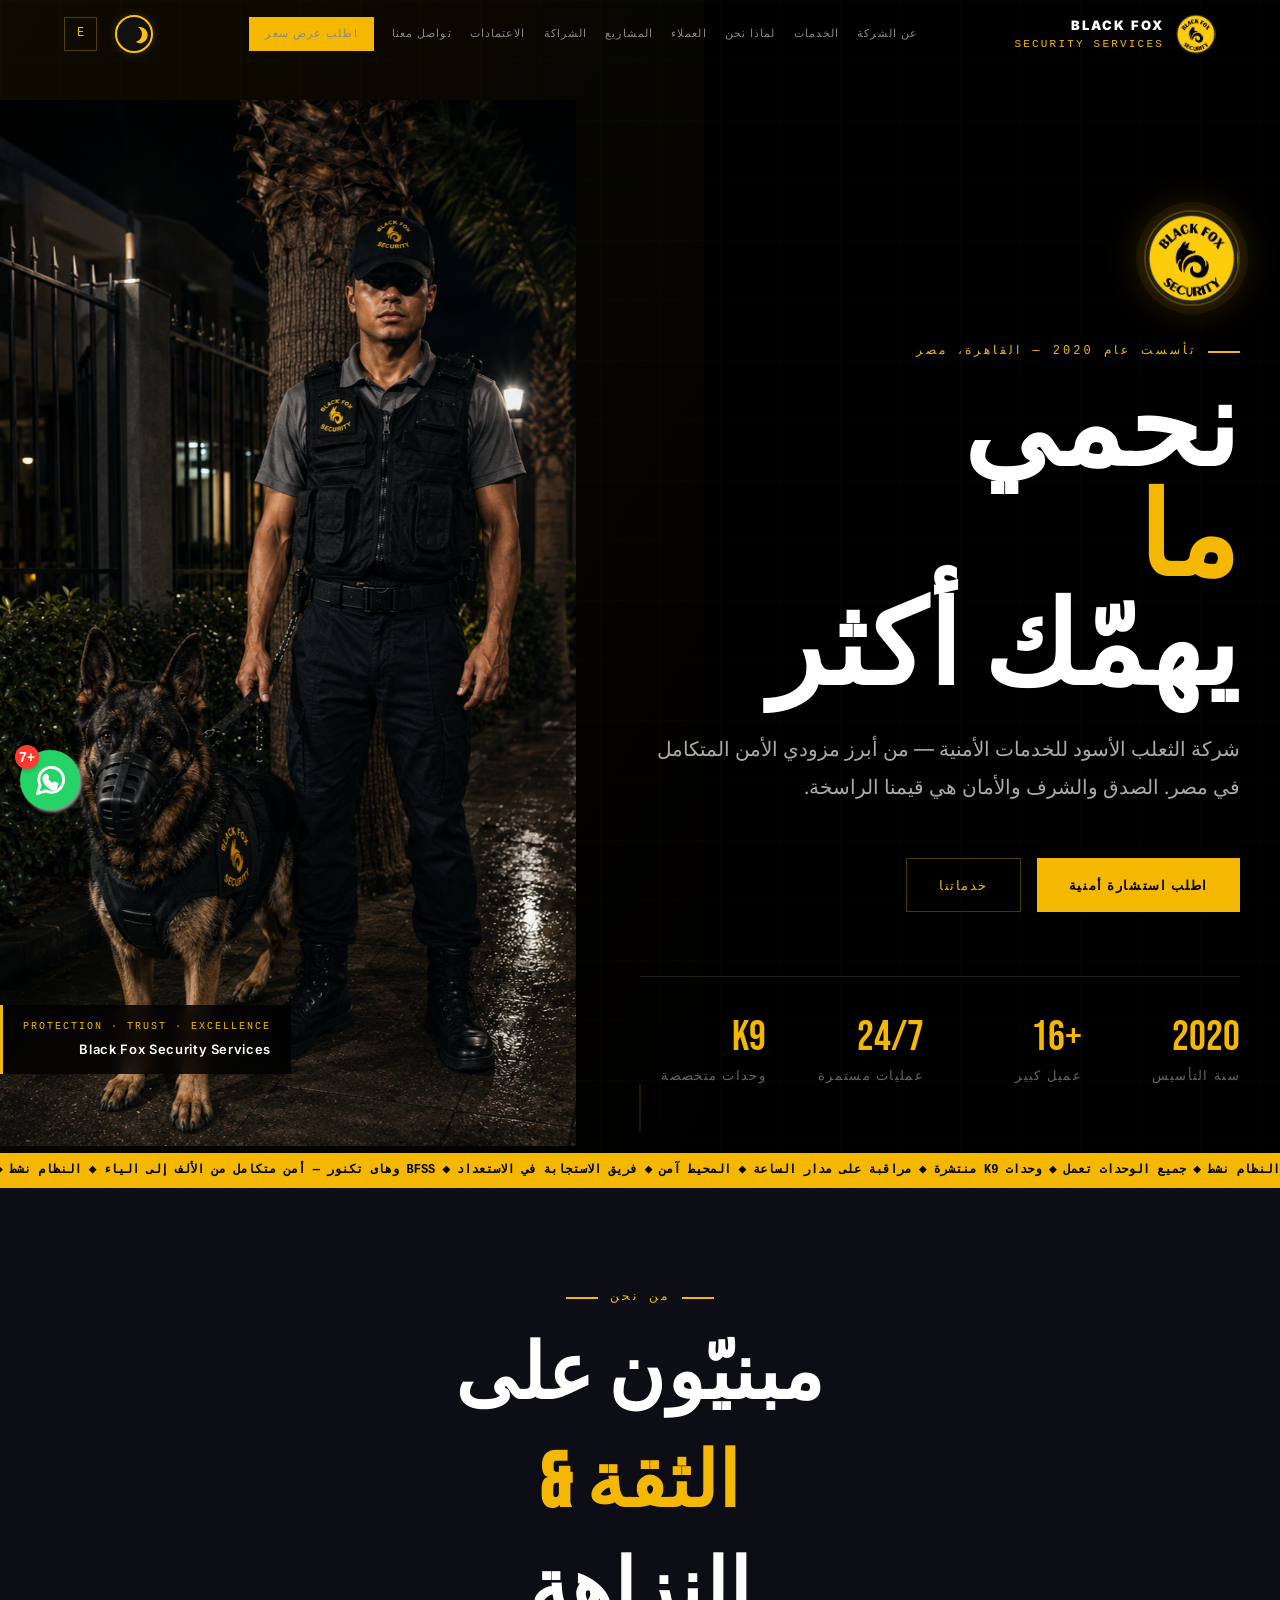
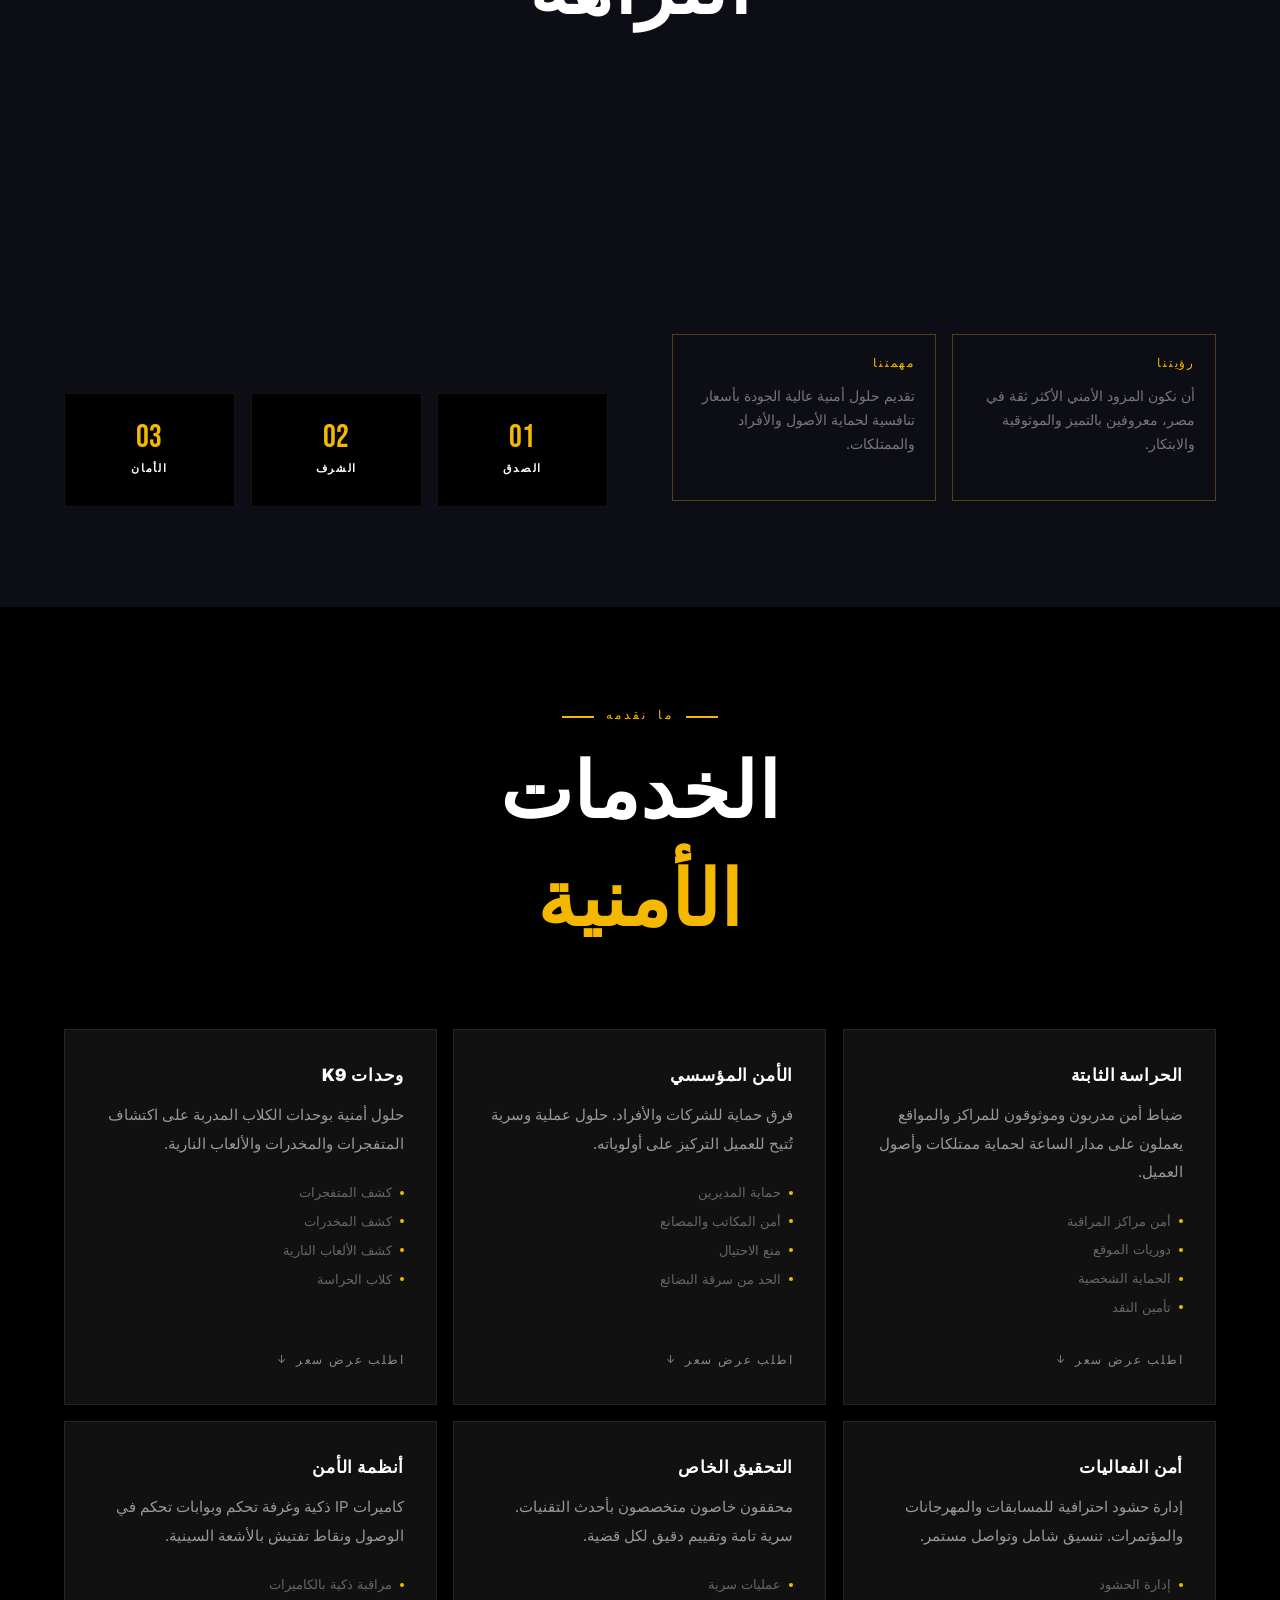
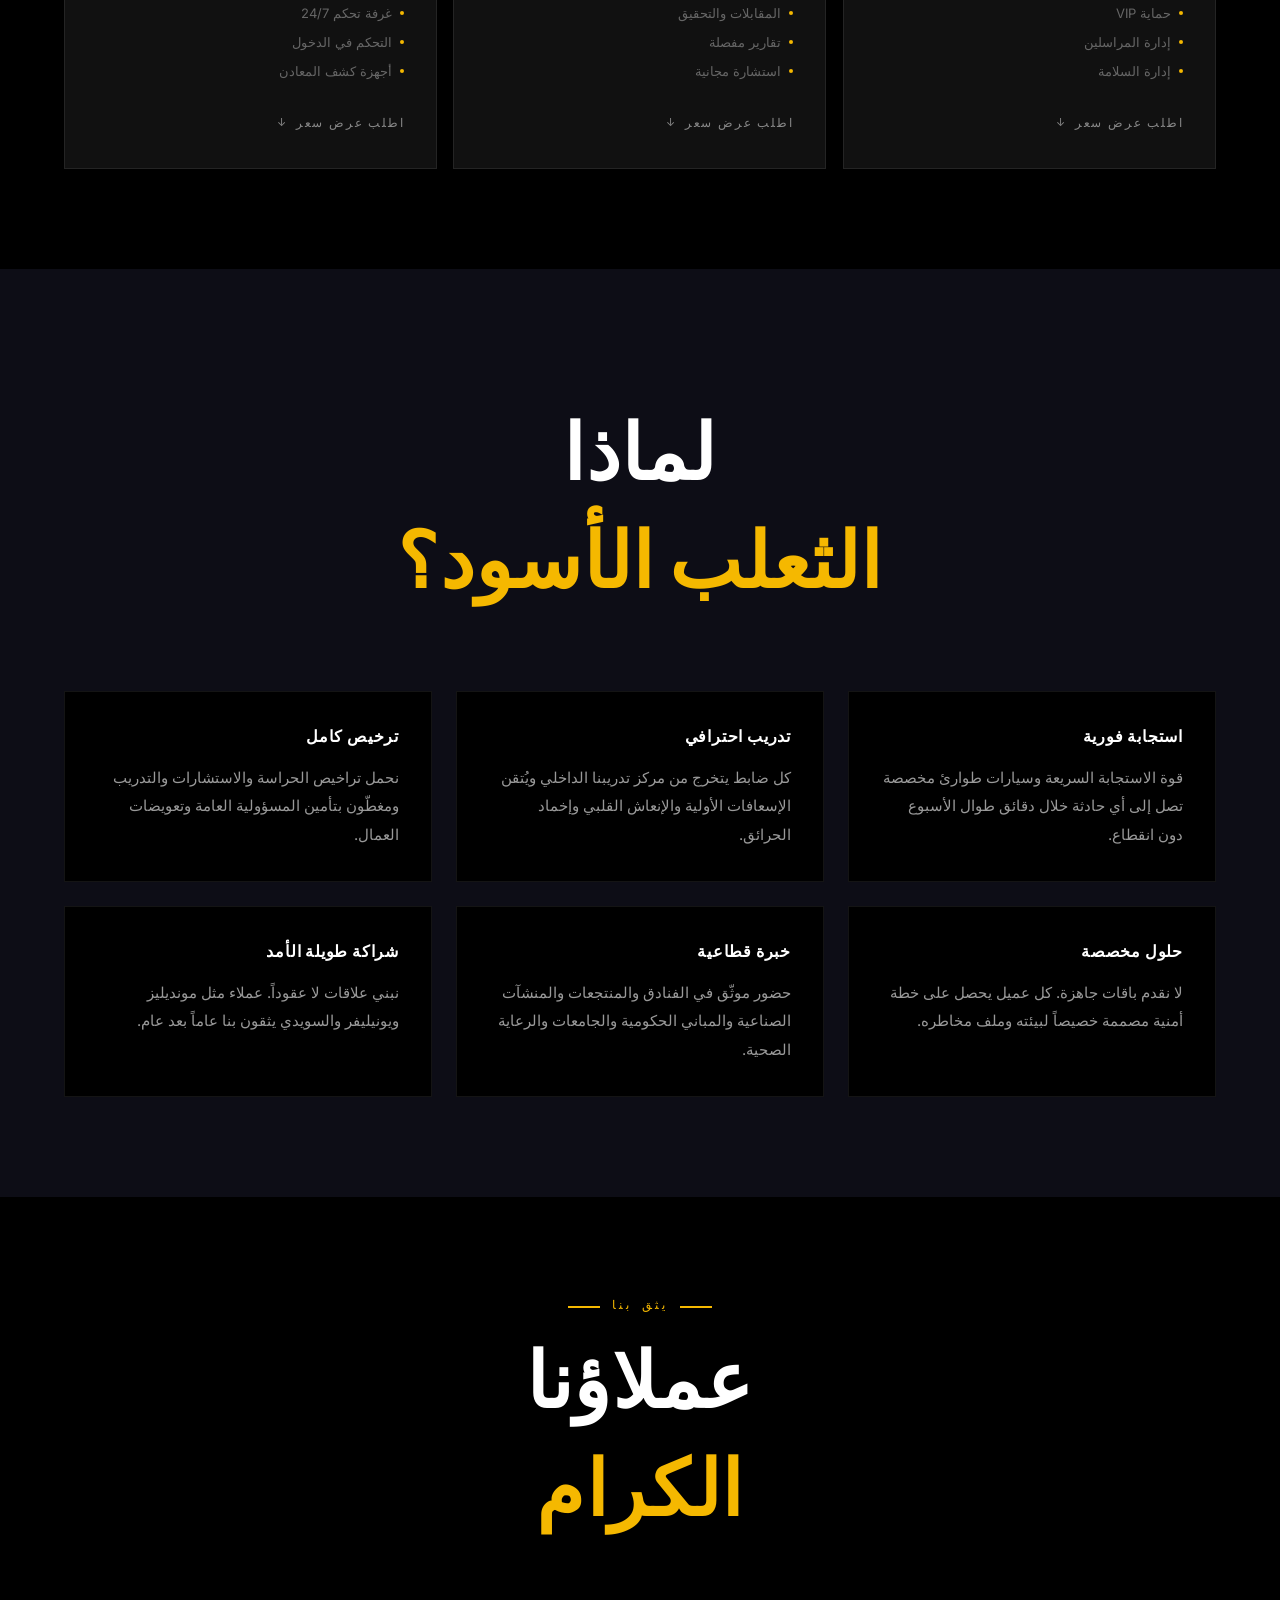
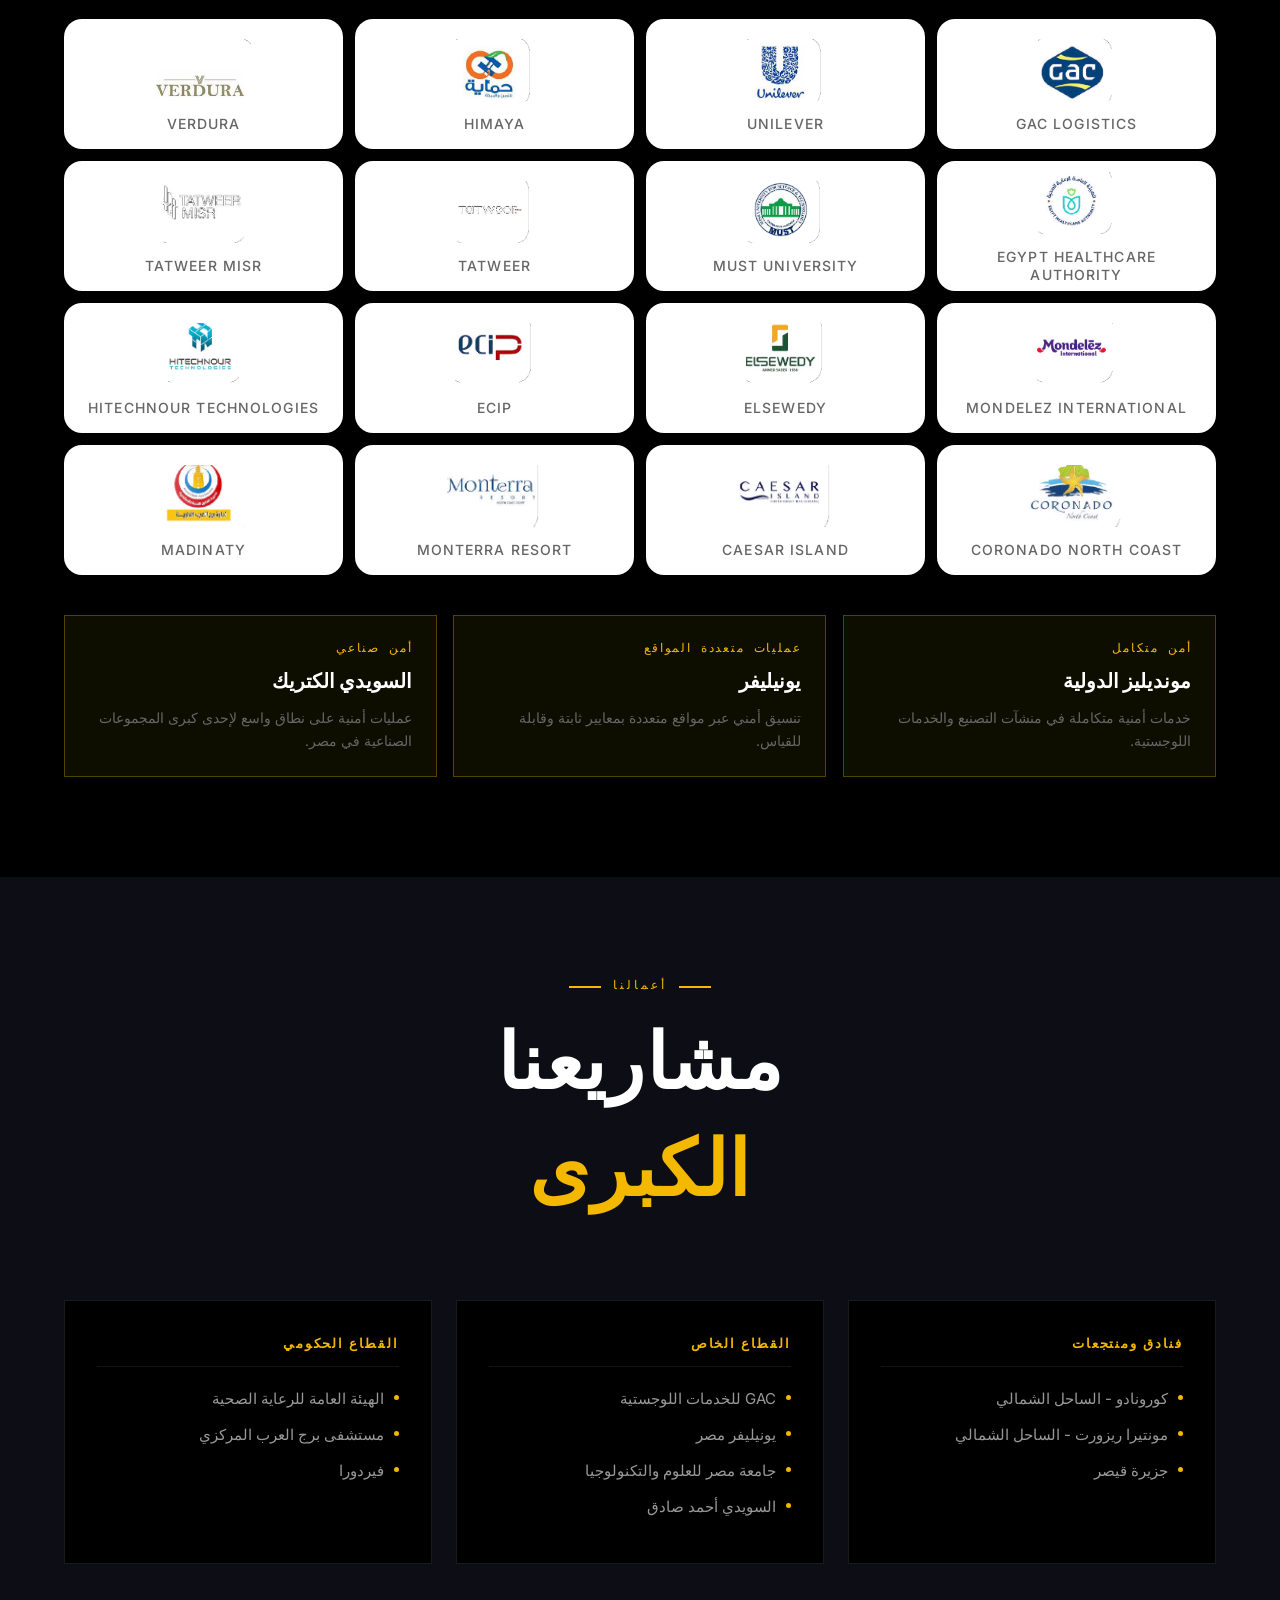
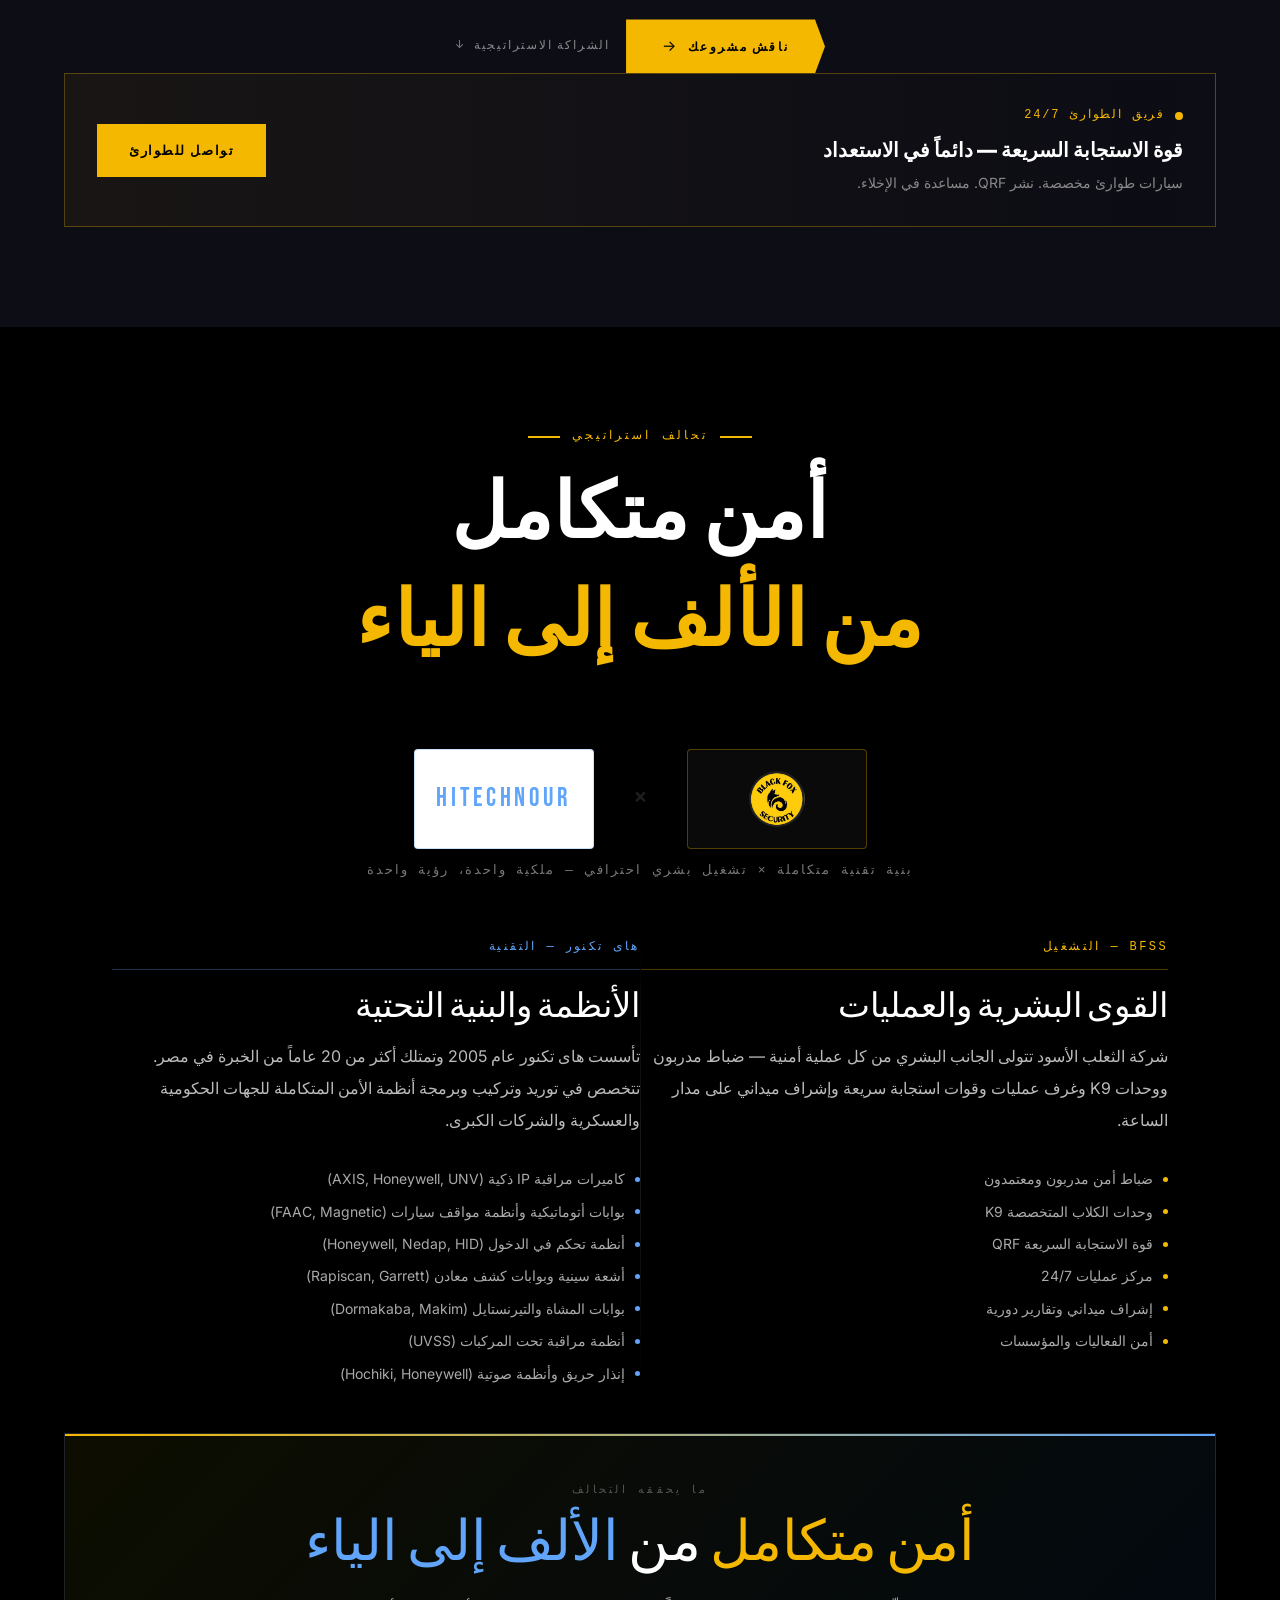
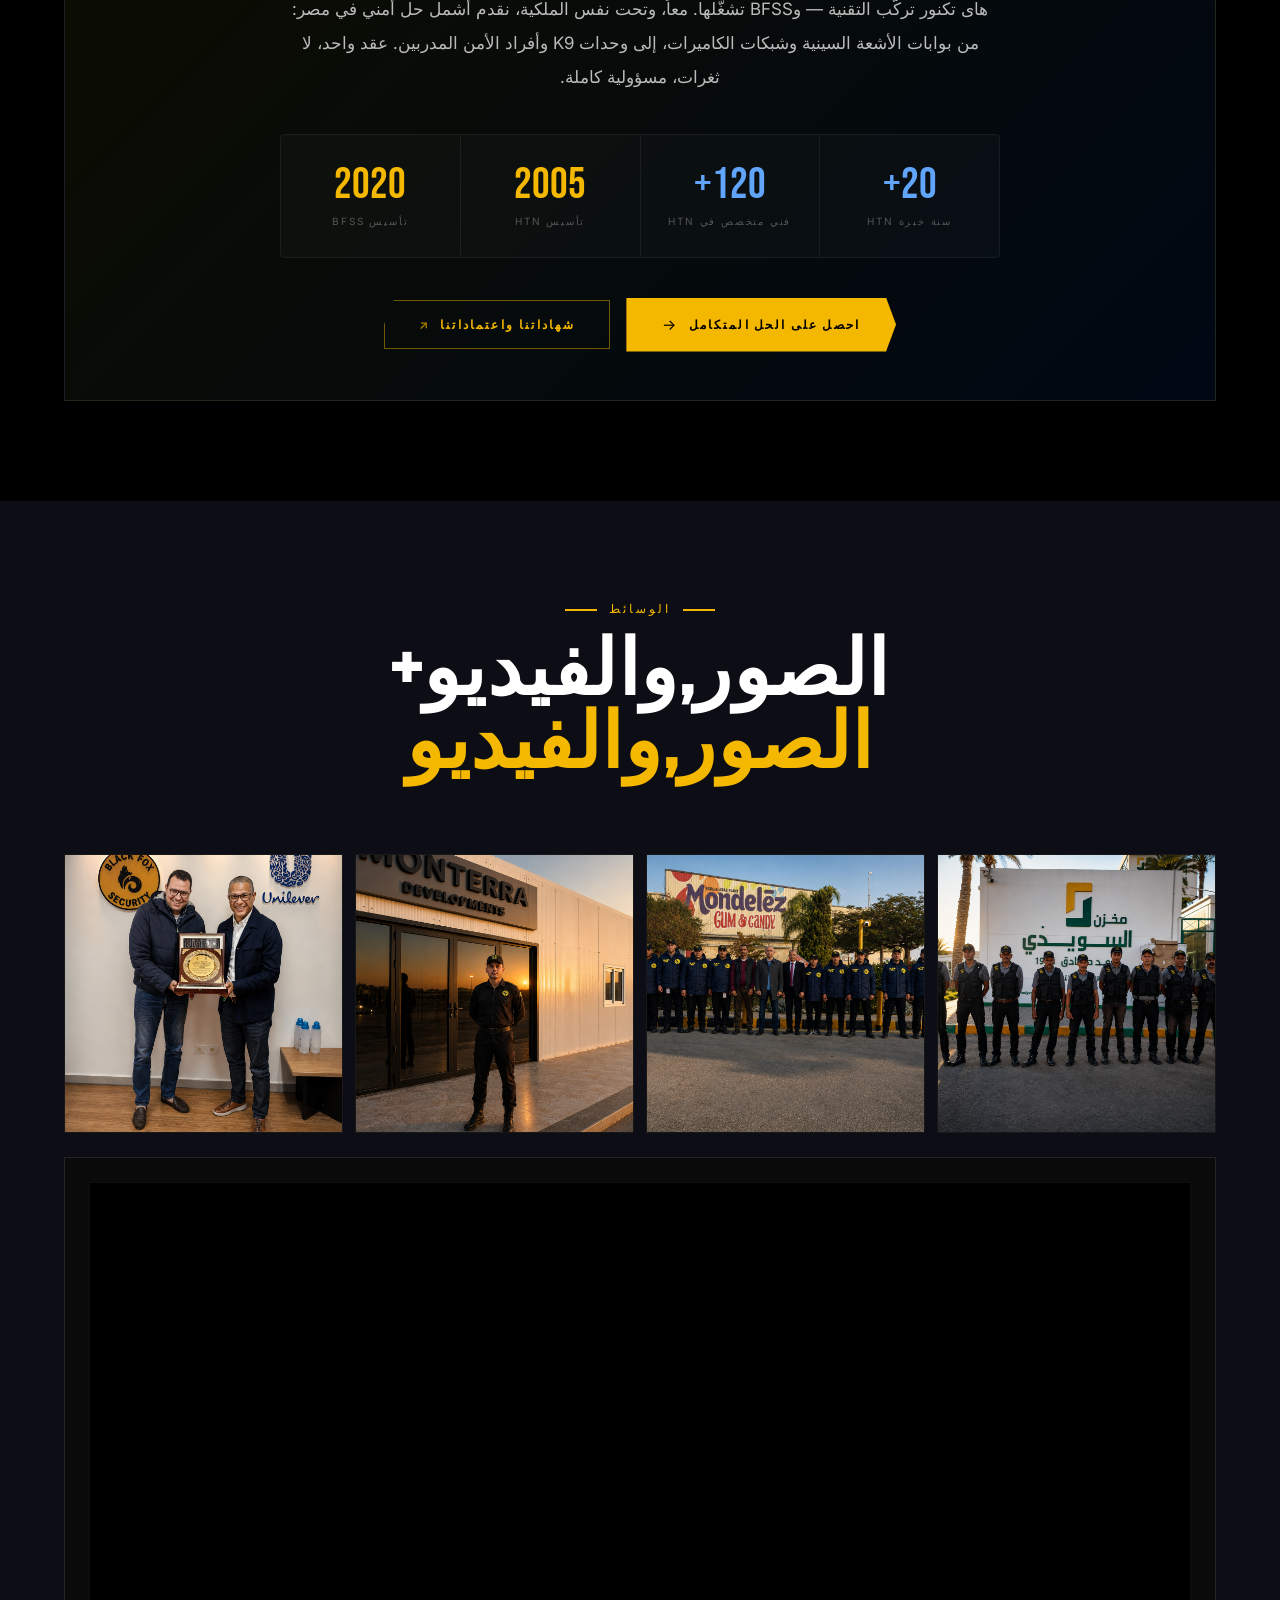
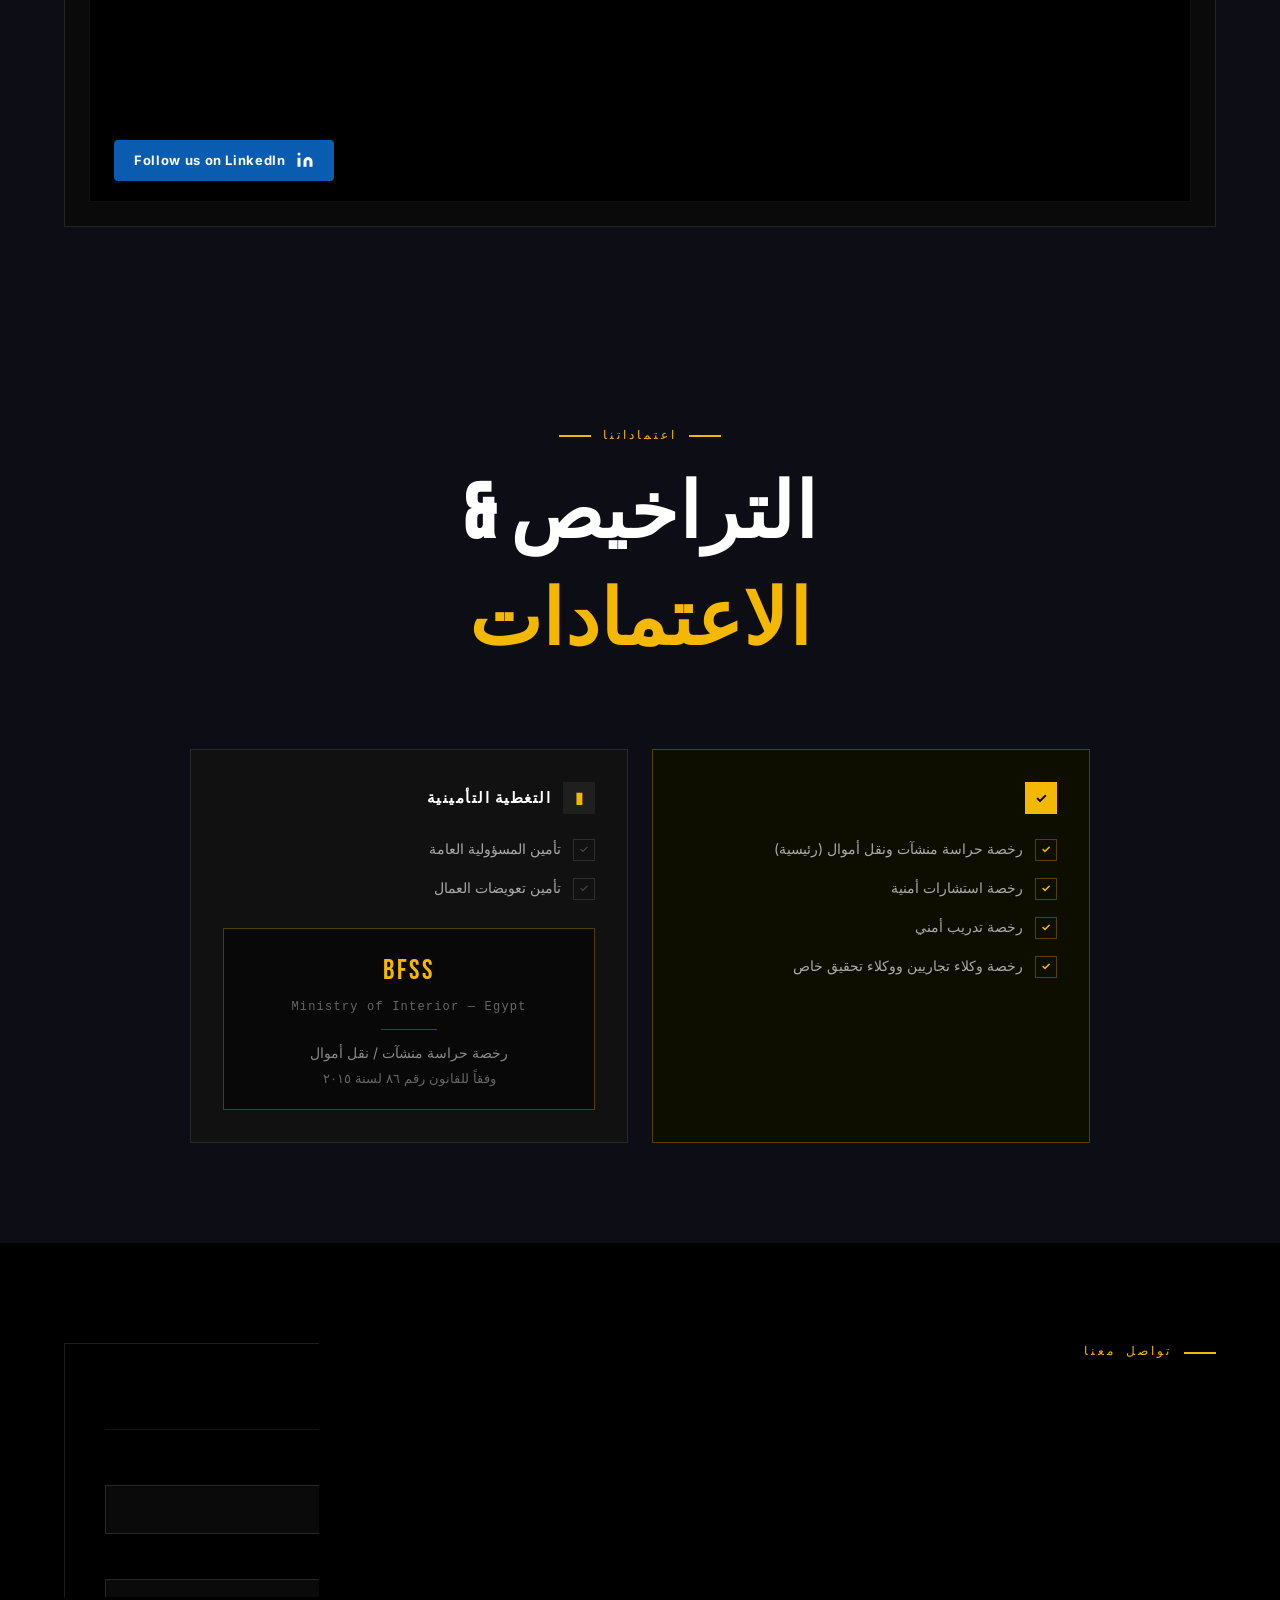
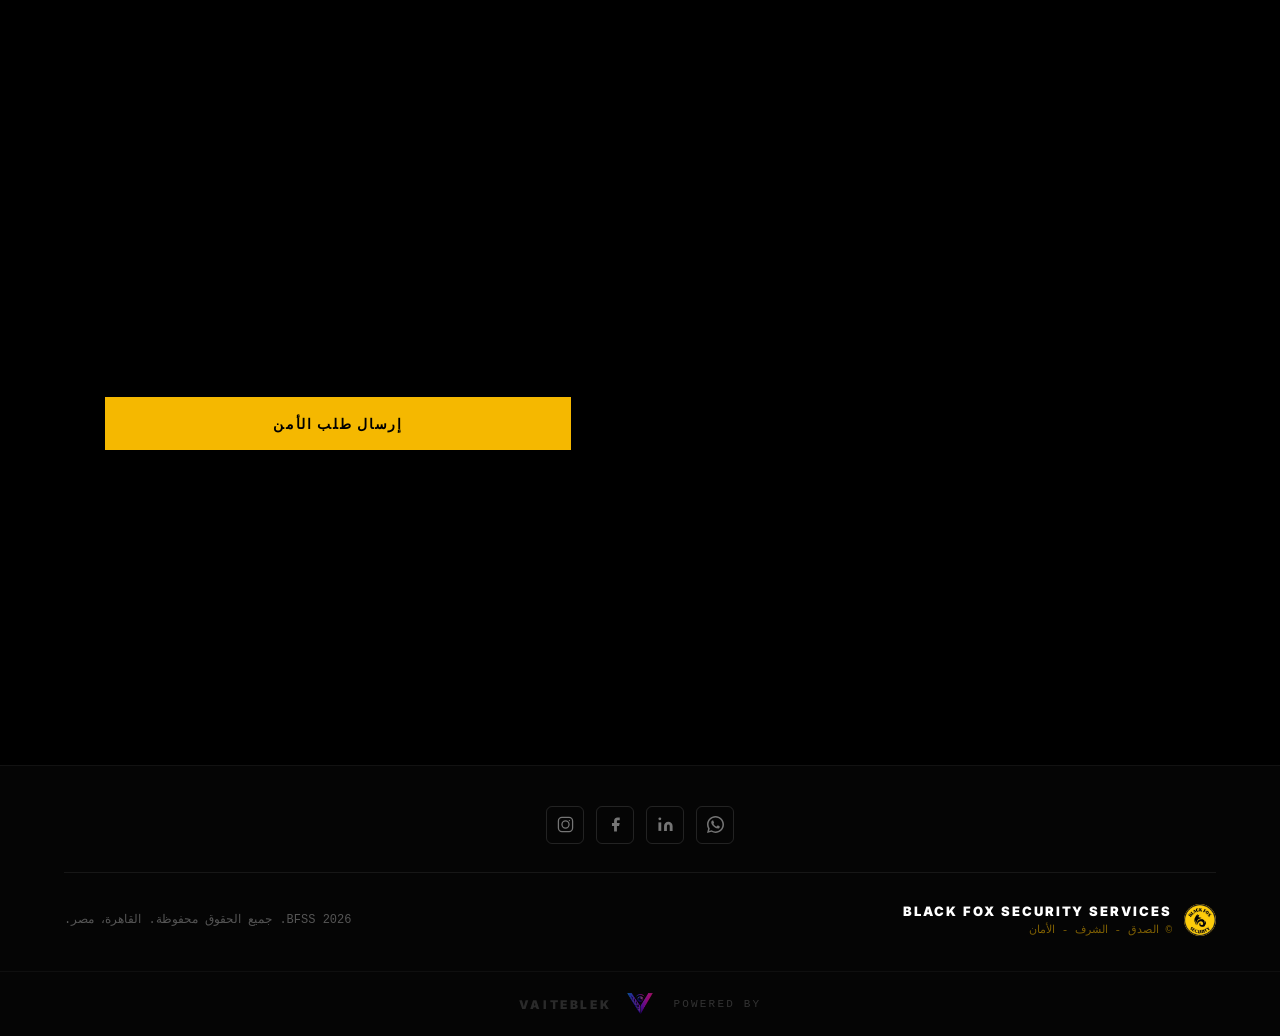
==== commit a864796b: "Update ar.html" ====
--- a/ar.html
+++ b/ar.html
@@ -42,7 +42,6 @@
       </div>
     </div>
     <div class="h-photo anim-fadeup delay-2">
-      <img src="" alt="Black Fox Security — Protection. Trust. Excellence." />
       <div class="h-photo-badge">
         <div class="h-photo-badge-t">Protection · Trust · Excellence</div>
         <div class="h-photo-badge-v">Black Fox Security Services</div>
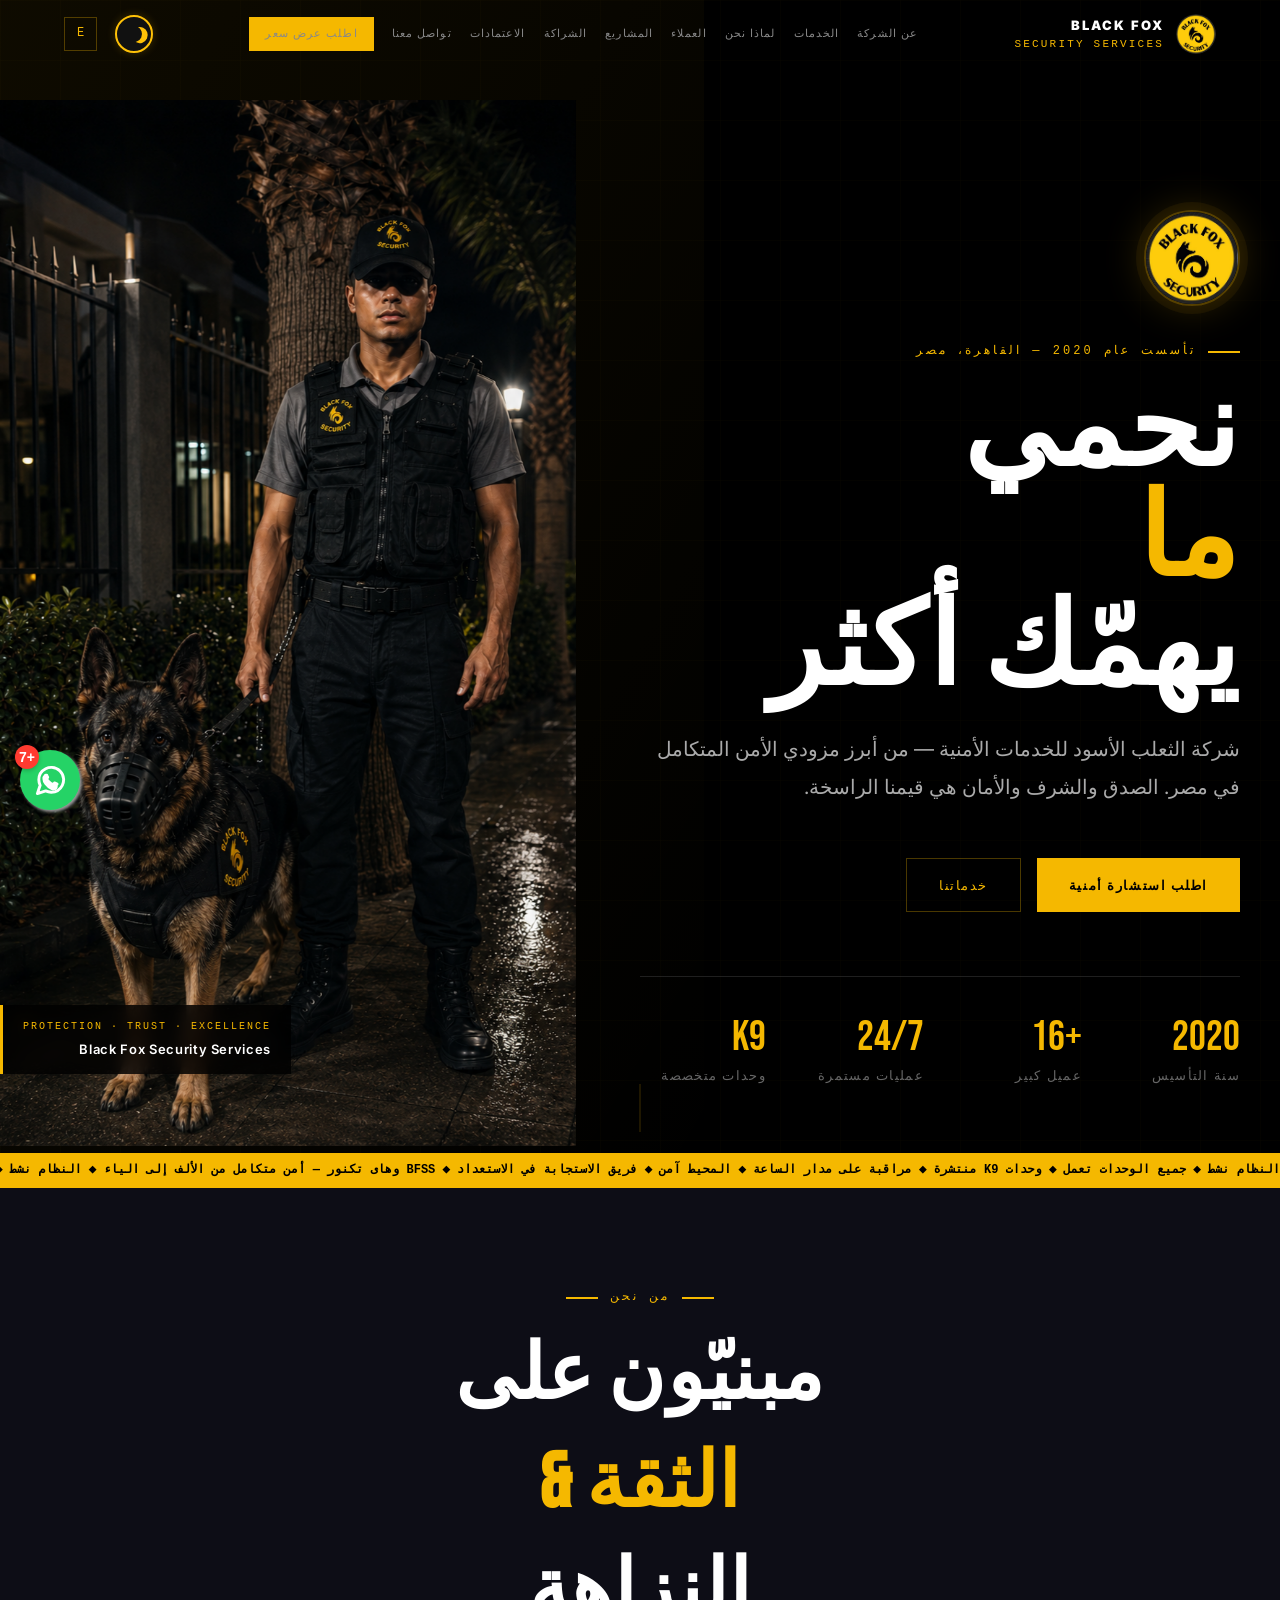
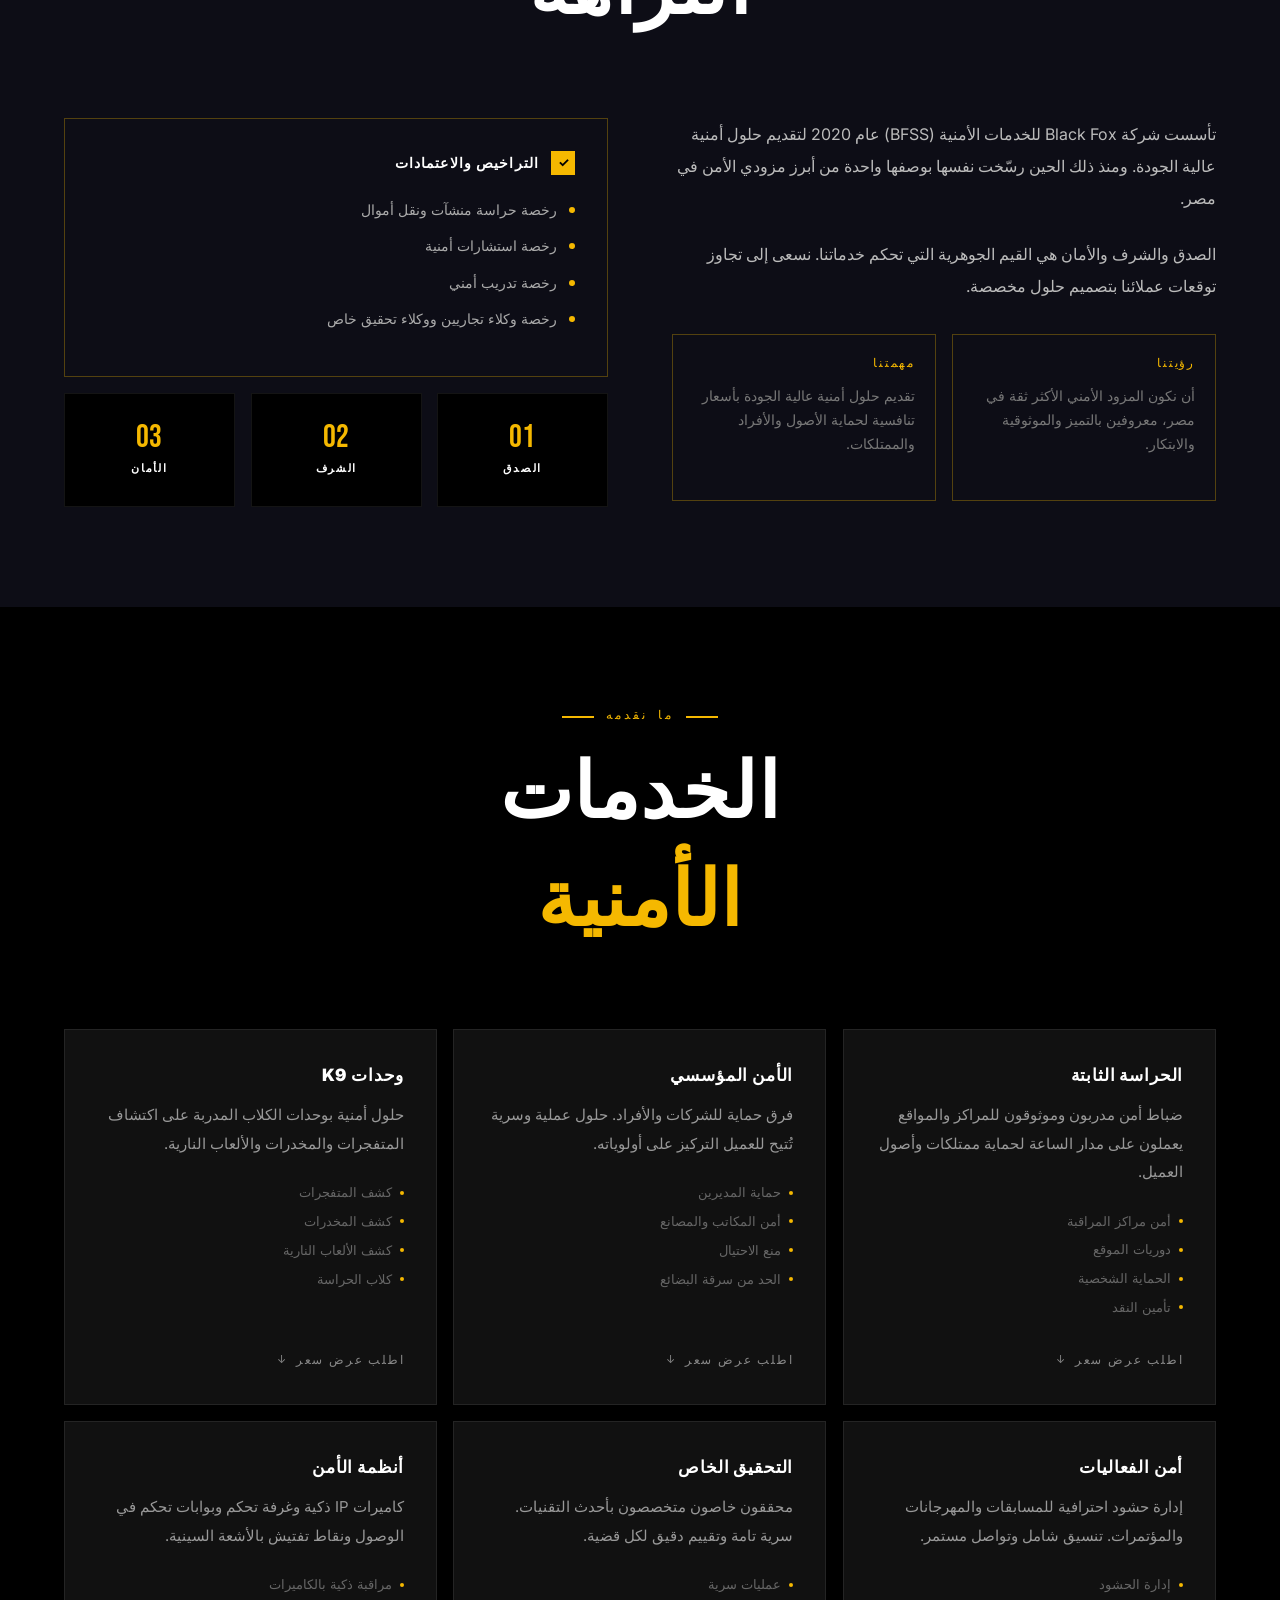
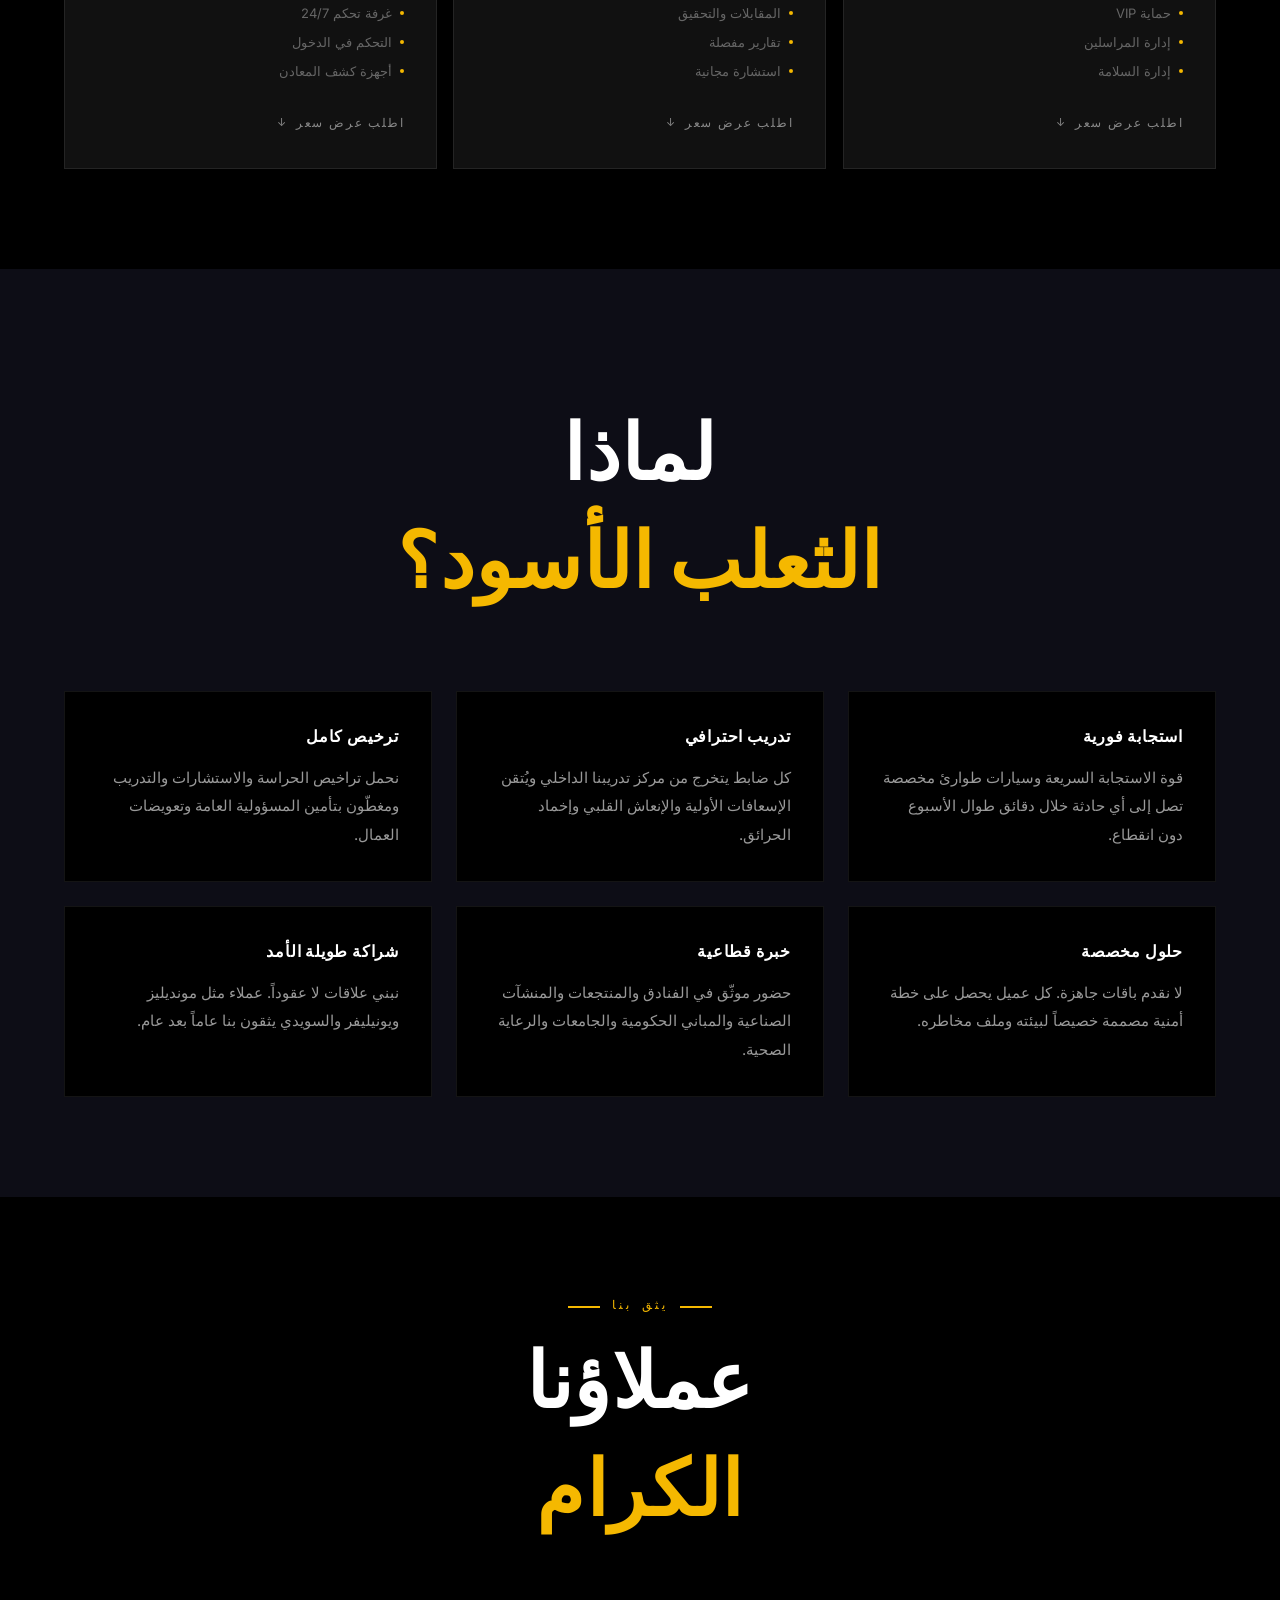
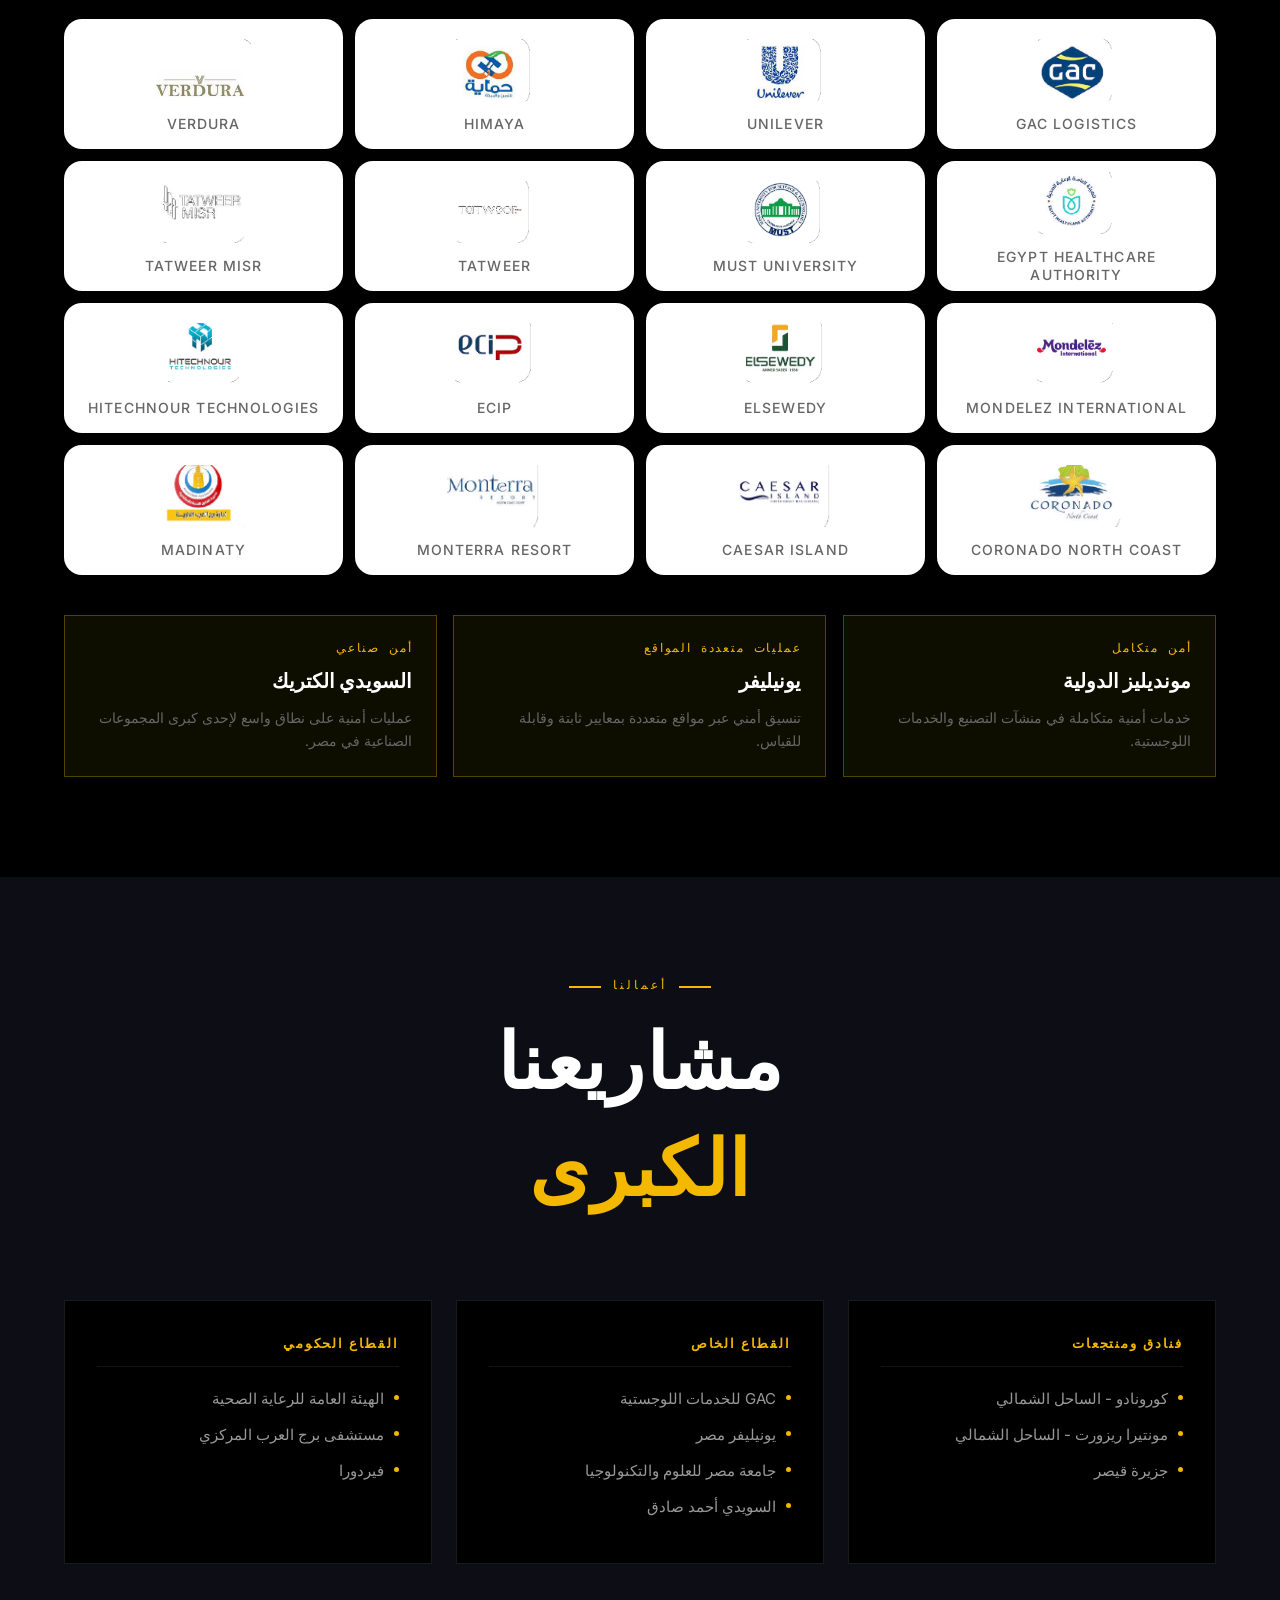
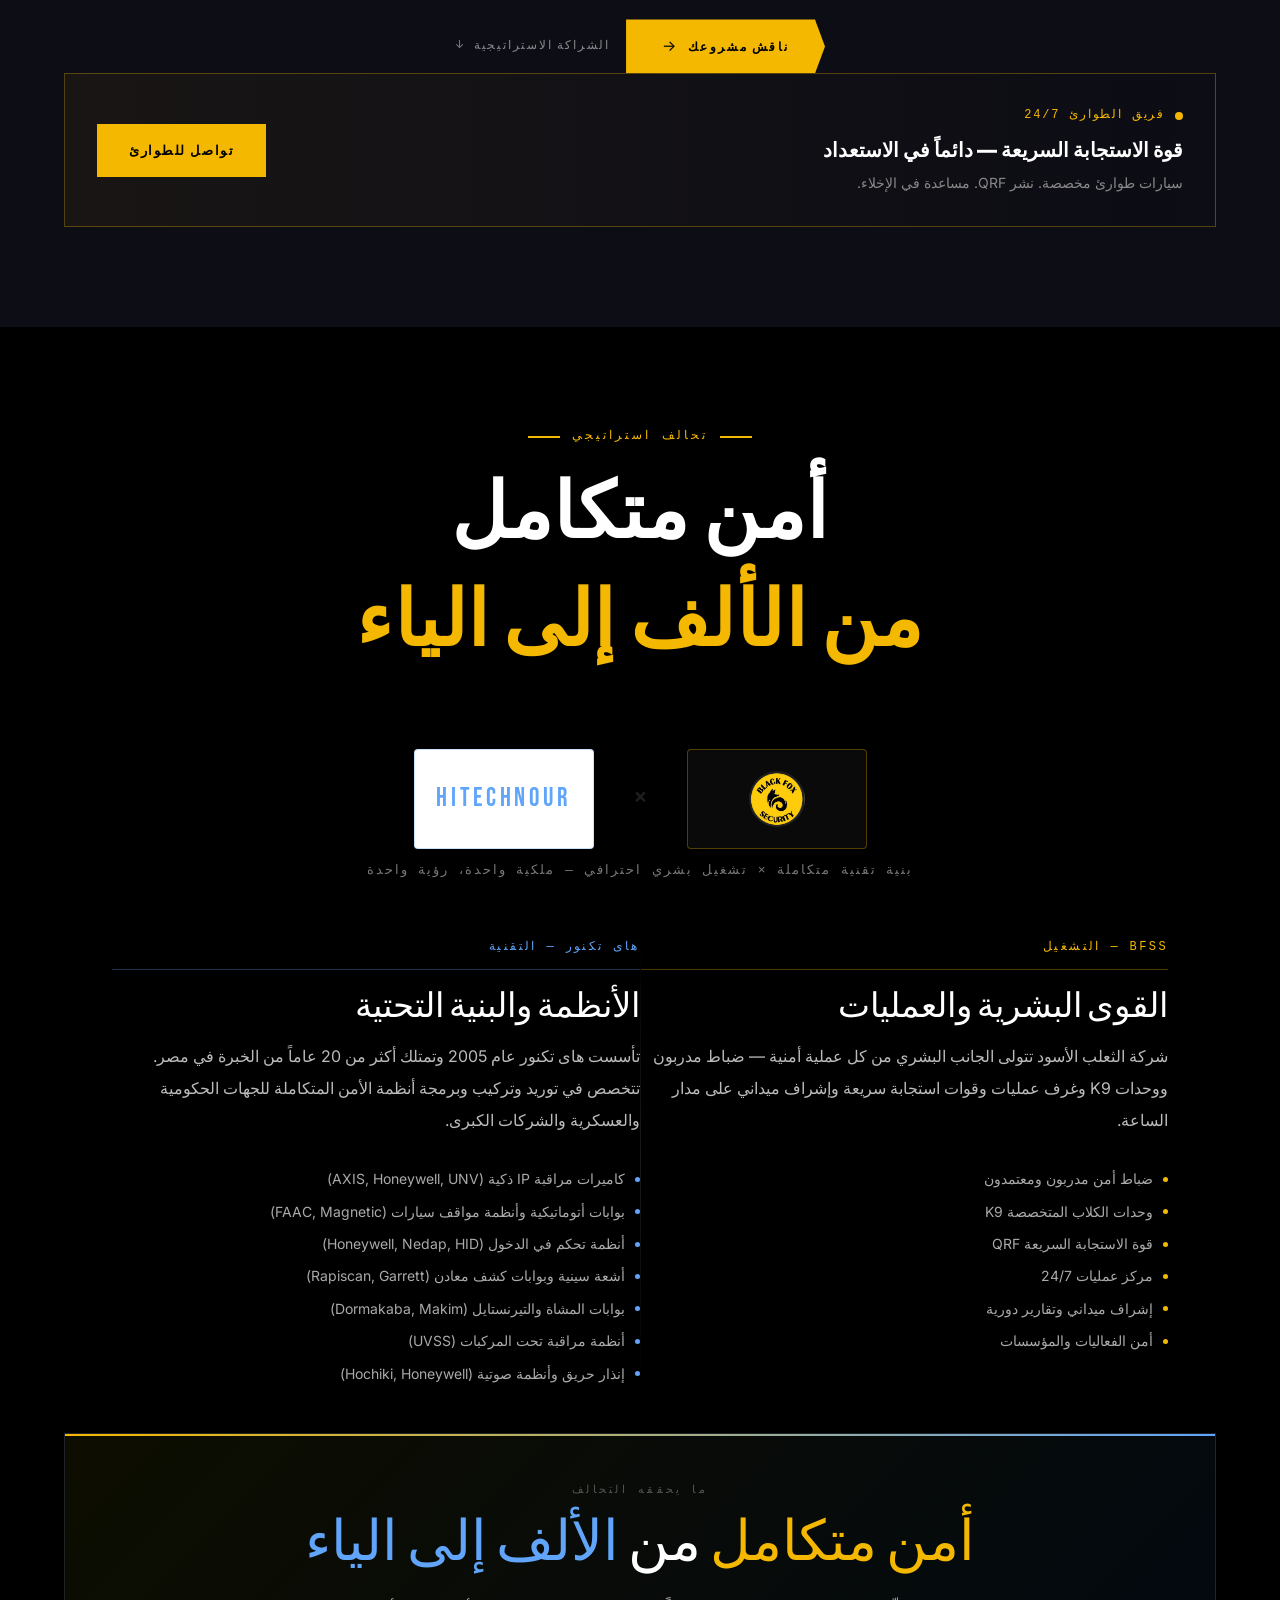
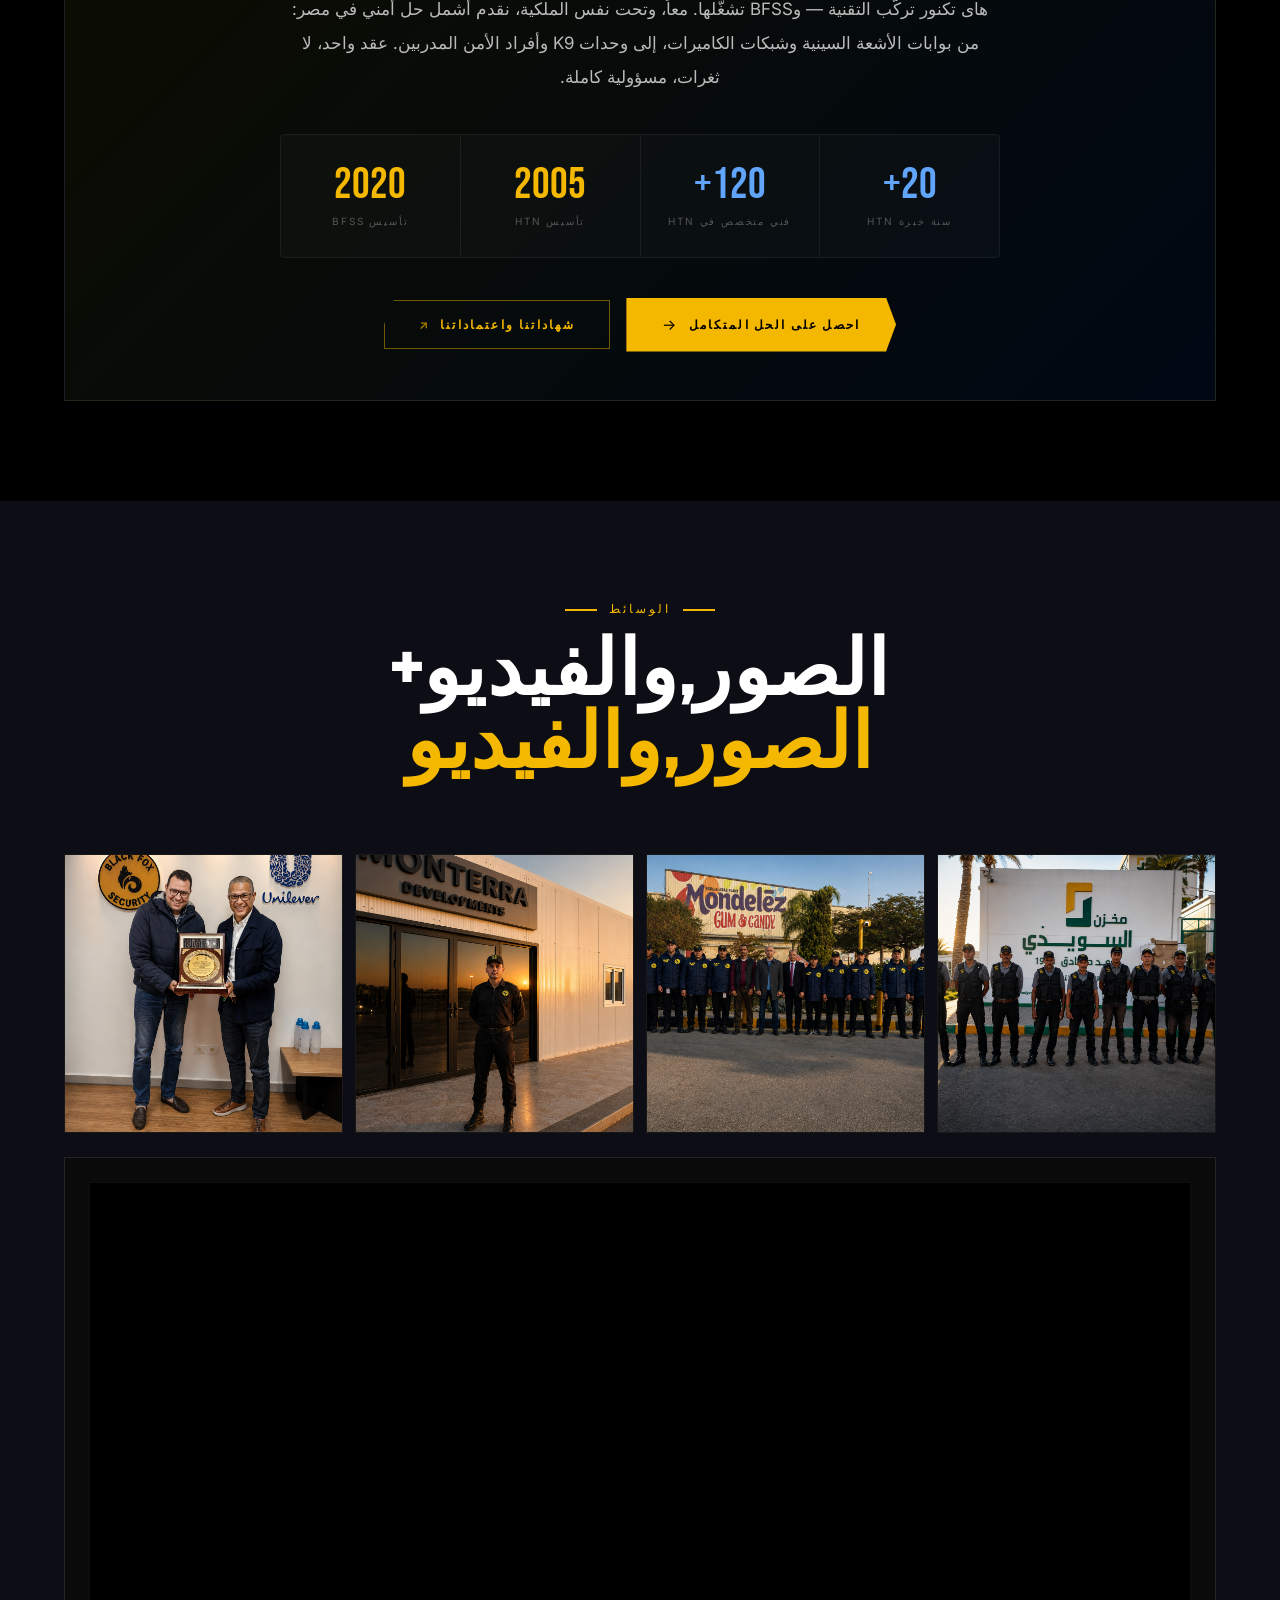
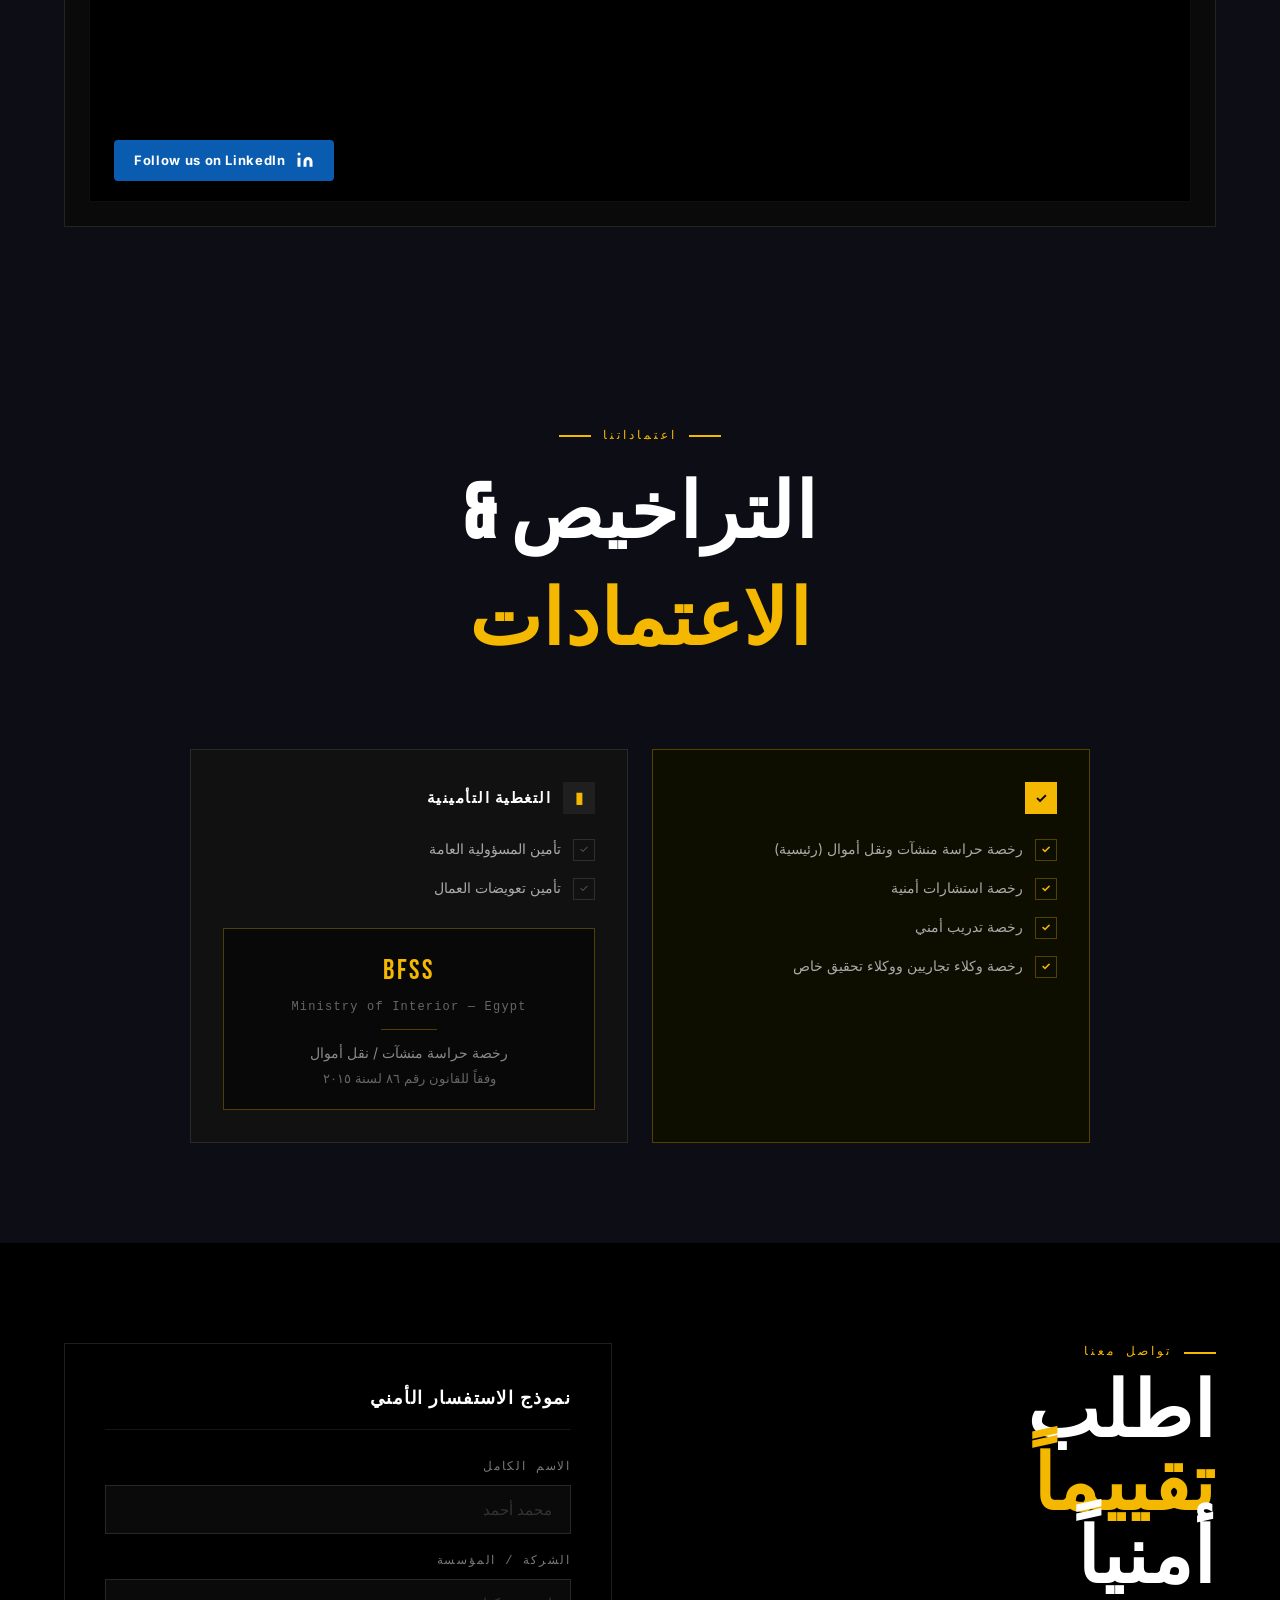
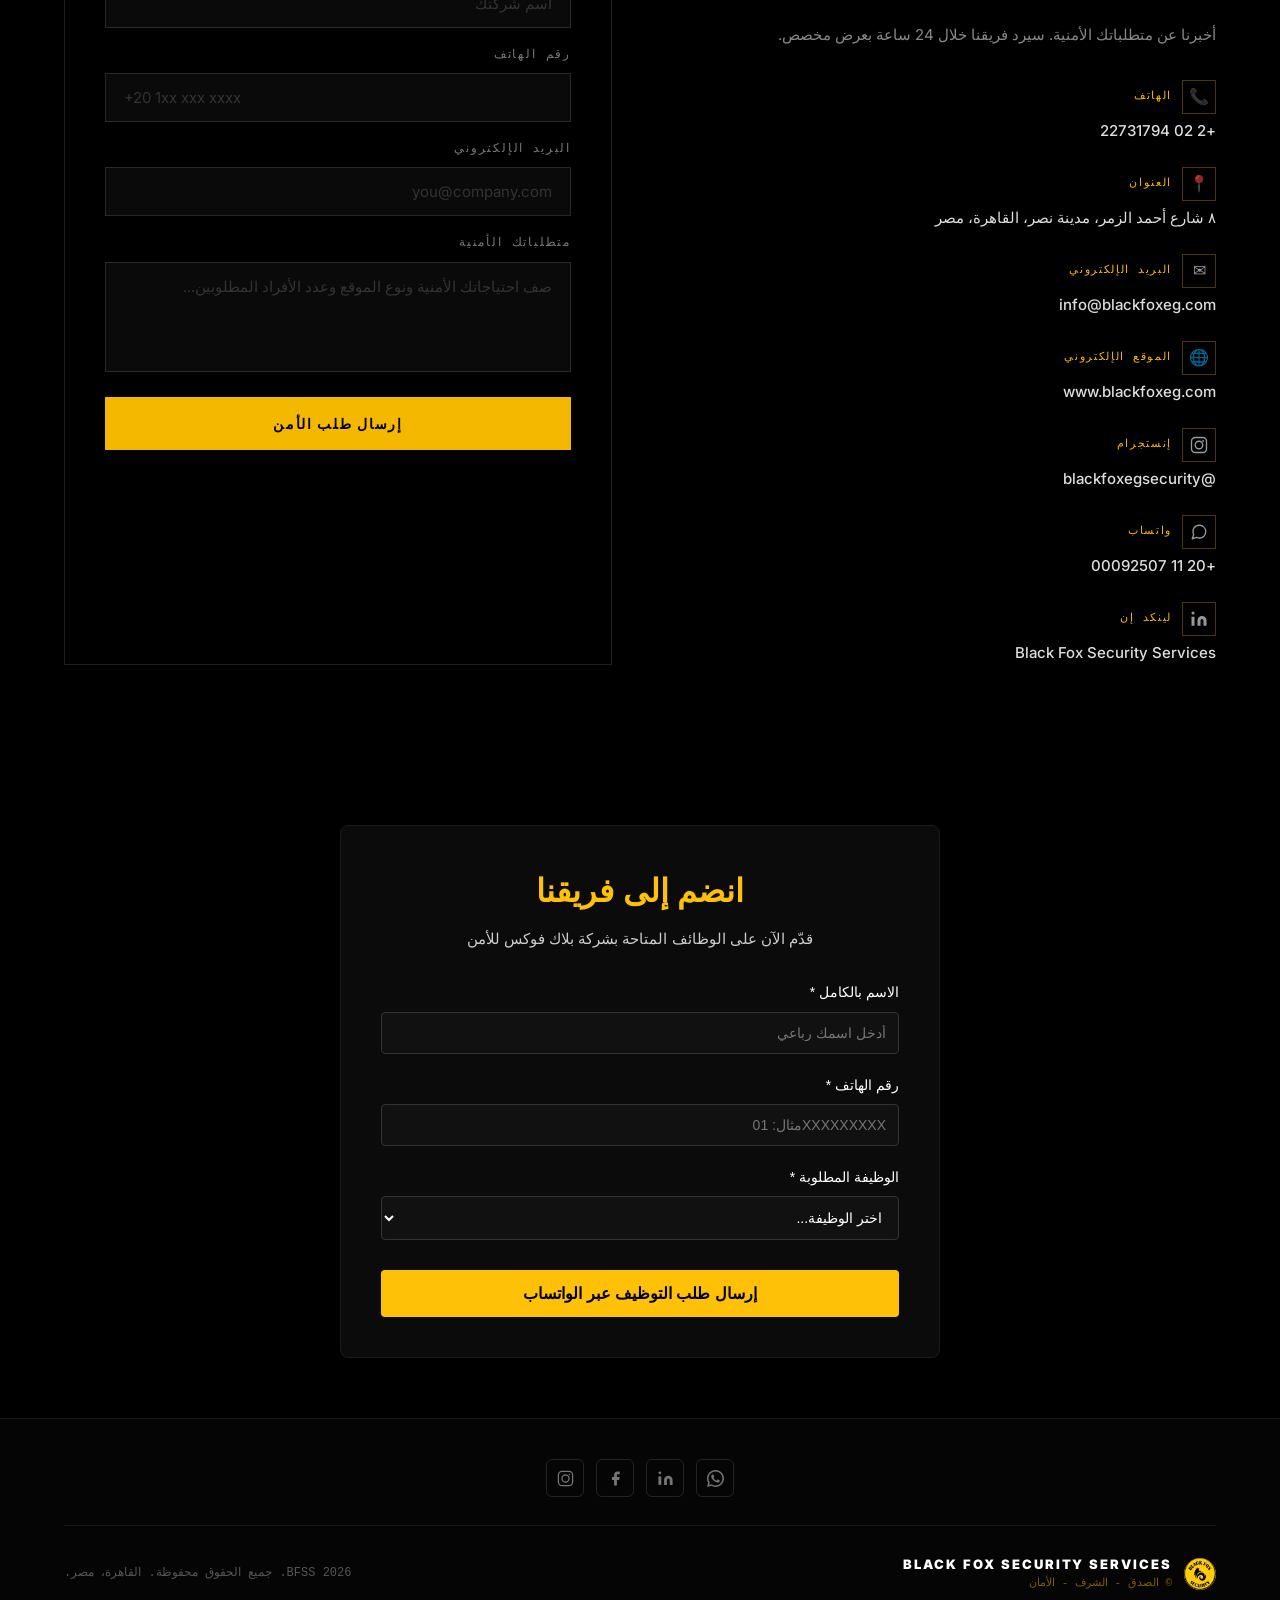
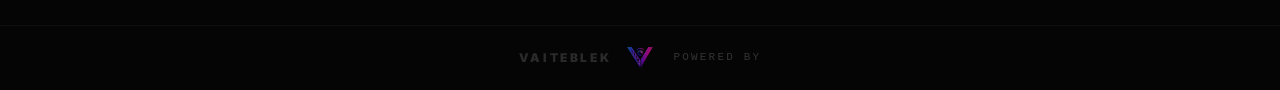
==== commit 74d6bb79: "Update ar.html" ====
--- a/ar.html
+++ b/ar.html
@@ -228,6 +228,44 @@
     </div>
   </div>
 </section>
+<!-- START JOBS SECTION -->
+<section id="jobs" style="background-color: #000; padding: 60px 20px; text-align: center; font-family: 'Cairo', sans-serif;">
+    <div style="max-width: 600px; margin: 0 auto; background: #0b0b0b; padding: 40px; border-radius: 8px; border: 1px solid #1a1a1a; box-shadow: 0 4px 15px rgba(0,0,0,0.5);">
+        
+        <h2 style="color: #ffc107; font-size: 32px; font-weight: bold; margin-bottom: 10px; text-align: center;">انضم إلى فريقنا</h2>
+        <p style="color: #ccc; font-size: 15px; margin-bottom: 30px; text-align: center;">قدّم الآن على الوظائف المتاحة بشركة بلاك فوكس للأمن</p>
+        
+        <form id="arJobForm" style="text-align: right; direction: rtl;">
+            <!-- حقل الاسم -->
+            <div style="margin-bottom: 20px;">
+                <label for="arApplicantName" style="display: block; color: #fff; font-size: 14px; font-weight: 500; margin-bottom: 8px;">الاسم بالكامل *</label>
+                <input type="text" id="arApplicantName" required placeholder="أدخل اسمك رباعي" style="width: 100%; padding: 12px; background: #111; border: 1px solid #333; color: #fff; border-radius: 4px; font-size: 14px; box-sizing: border-box;">
+            </div>
+
+            <!-- حقل الهاتف -->
+            <div style="margin-bottom: 20px;">
+                <label for="arApplicantPhone" style="display: block; color: #fff; font-size: 14px; font-weight: 500; margin-bottom: 8px;">رقم الهاتف *</label>
+                <input type="tel" id="arApplicantPhone" required placeholder="مثال: 01XXXXXXXXX" style="width: 100%; padding: 12px; background: #111; border: 1px solid #333; color: #fff; border-radius: 4px; font-size: 14px; box-sizing: border-box; text-align: right; direction: ltr;">
+            </div>
+
+            <!-- حقل اختيار الوظيفة -->
+            <div style="margin-bottom: 30px;">
+                <label for="arJobPosition" style="display: block; color: #fff; font-size: 14px; font-weight: 500; margin-bottom: 8px;">الوظيفة المطلوبة *</label>
+                <select id="arJobPosition" required style="width: 100%; padding: 12px; background: #111; border: 1px solid #333; color: #fff; border-radius: 4px; font-size: 14px; box-sizing: border-box; cursor: pointer;">
+                    <option value="" disabled selected>اختر الوظيفة...</option>
+                    <option value="فرد أمن">فرد أمن</option>
+                    <option value="مشرف أمن">مشرف أمن</option>
+                </select>
+            </div>
+
+            <!-- زر الإرسال -->
+            <button type="submit" style="width: 100%; padding: 14px; background-color: #ffc107; color: #000; border: none; border-radius: 4px; font-size: 16px; font-weight: bold; cursor: pointer; transition: background 0.3s ease;">
+                إرسال طلب التوظيف عبر الواتساب
+            </button>
+        </form>
+    </div>
+</section>
+<!-- END JOBS SECTION -->
 
 <footer>
   <div class="wrap">
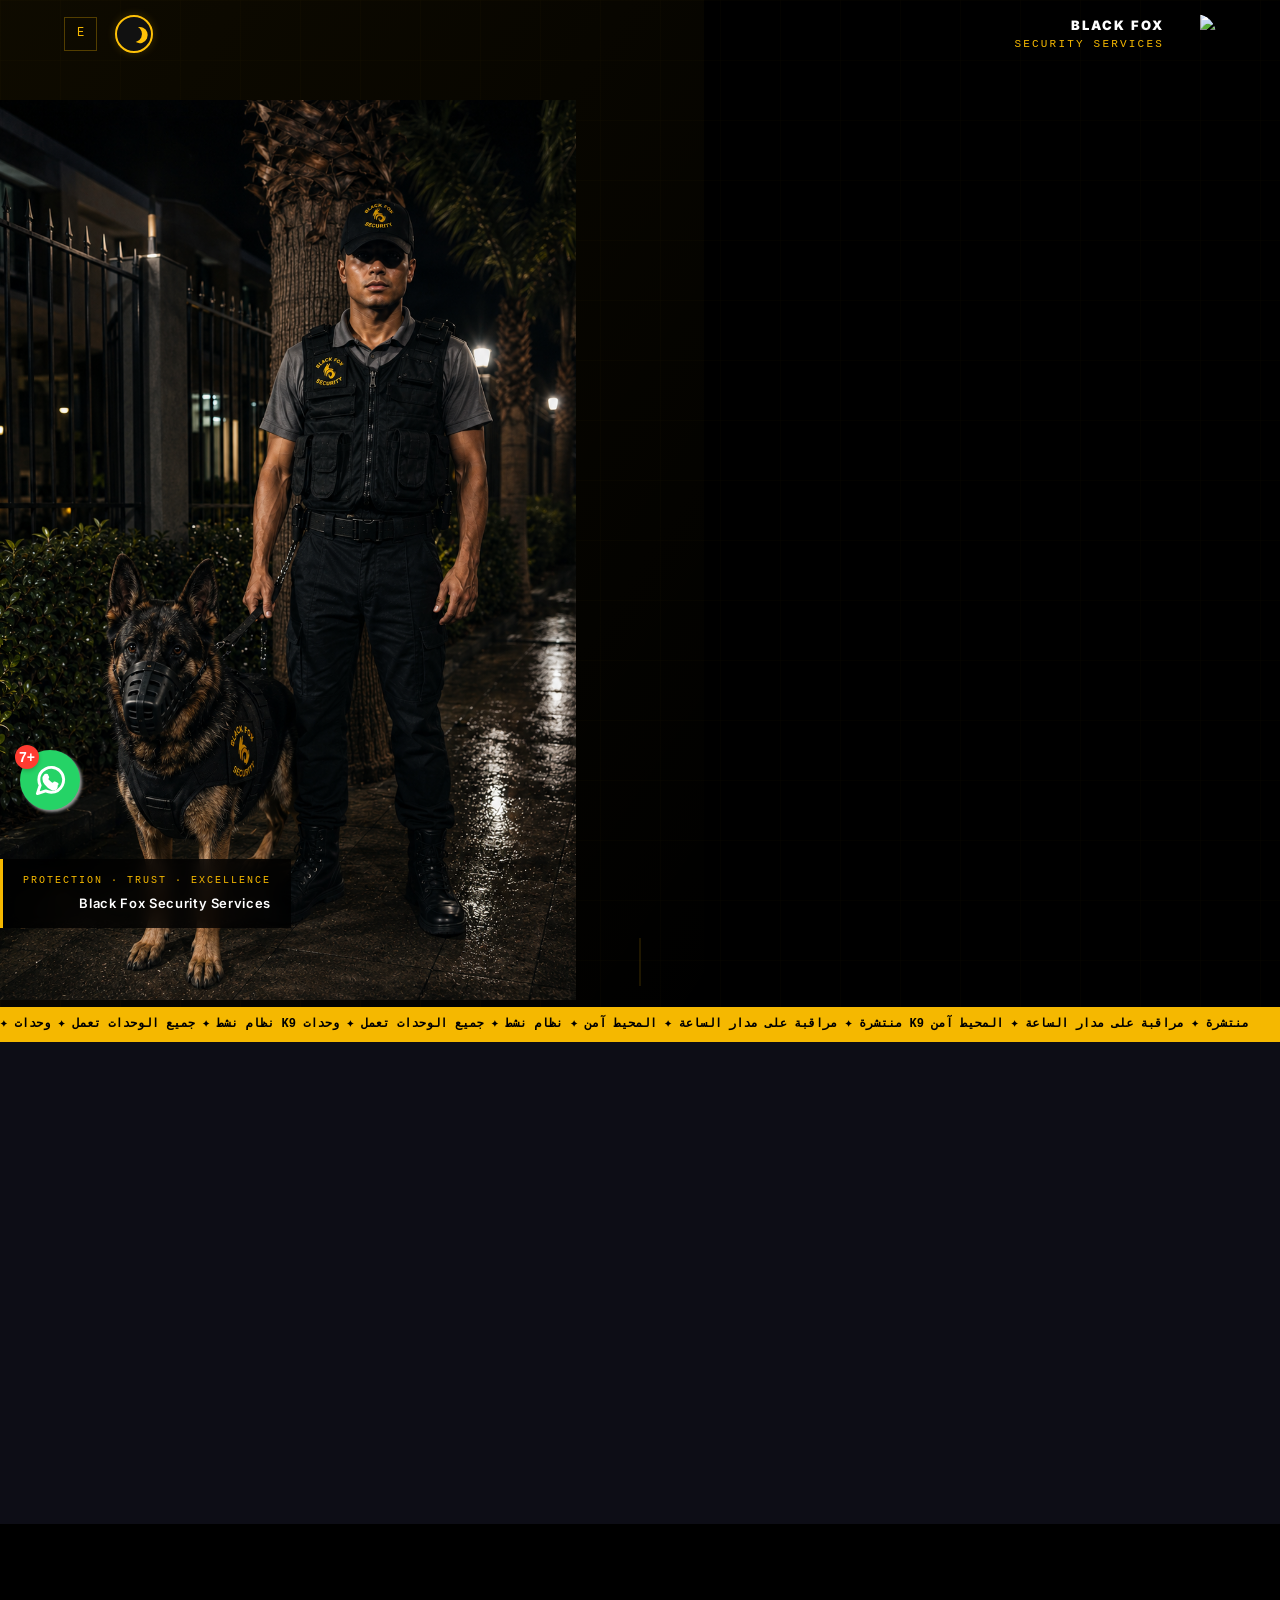
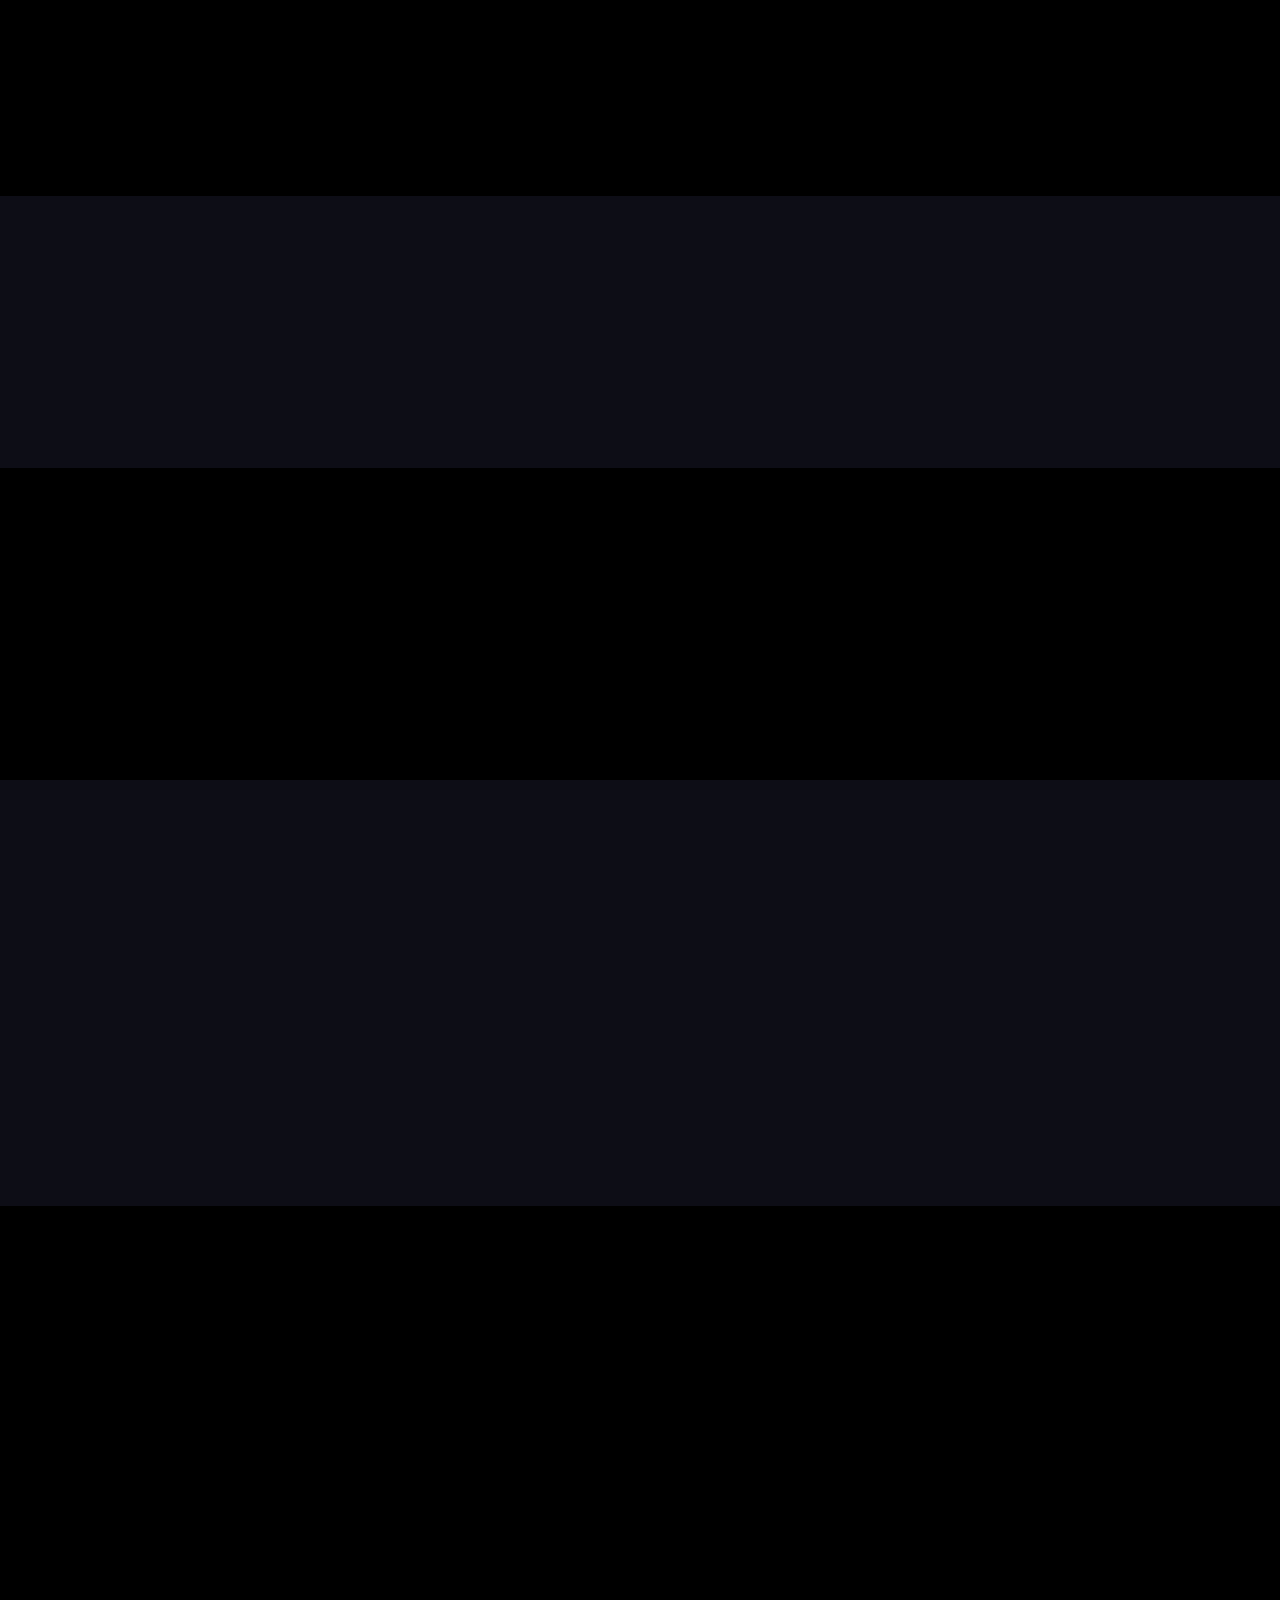
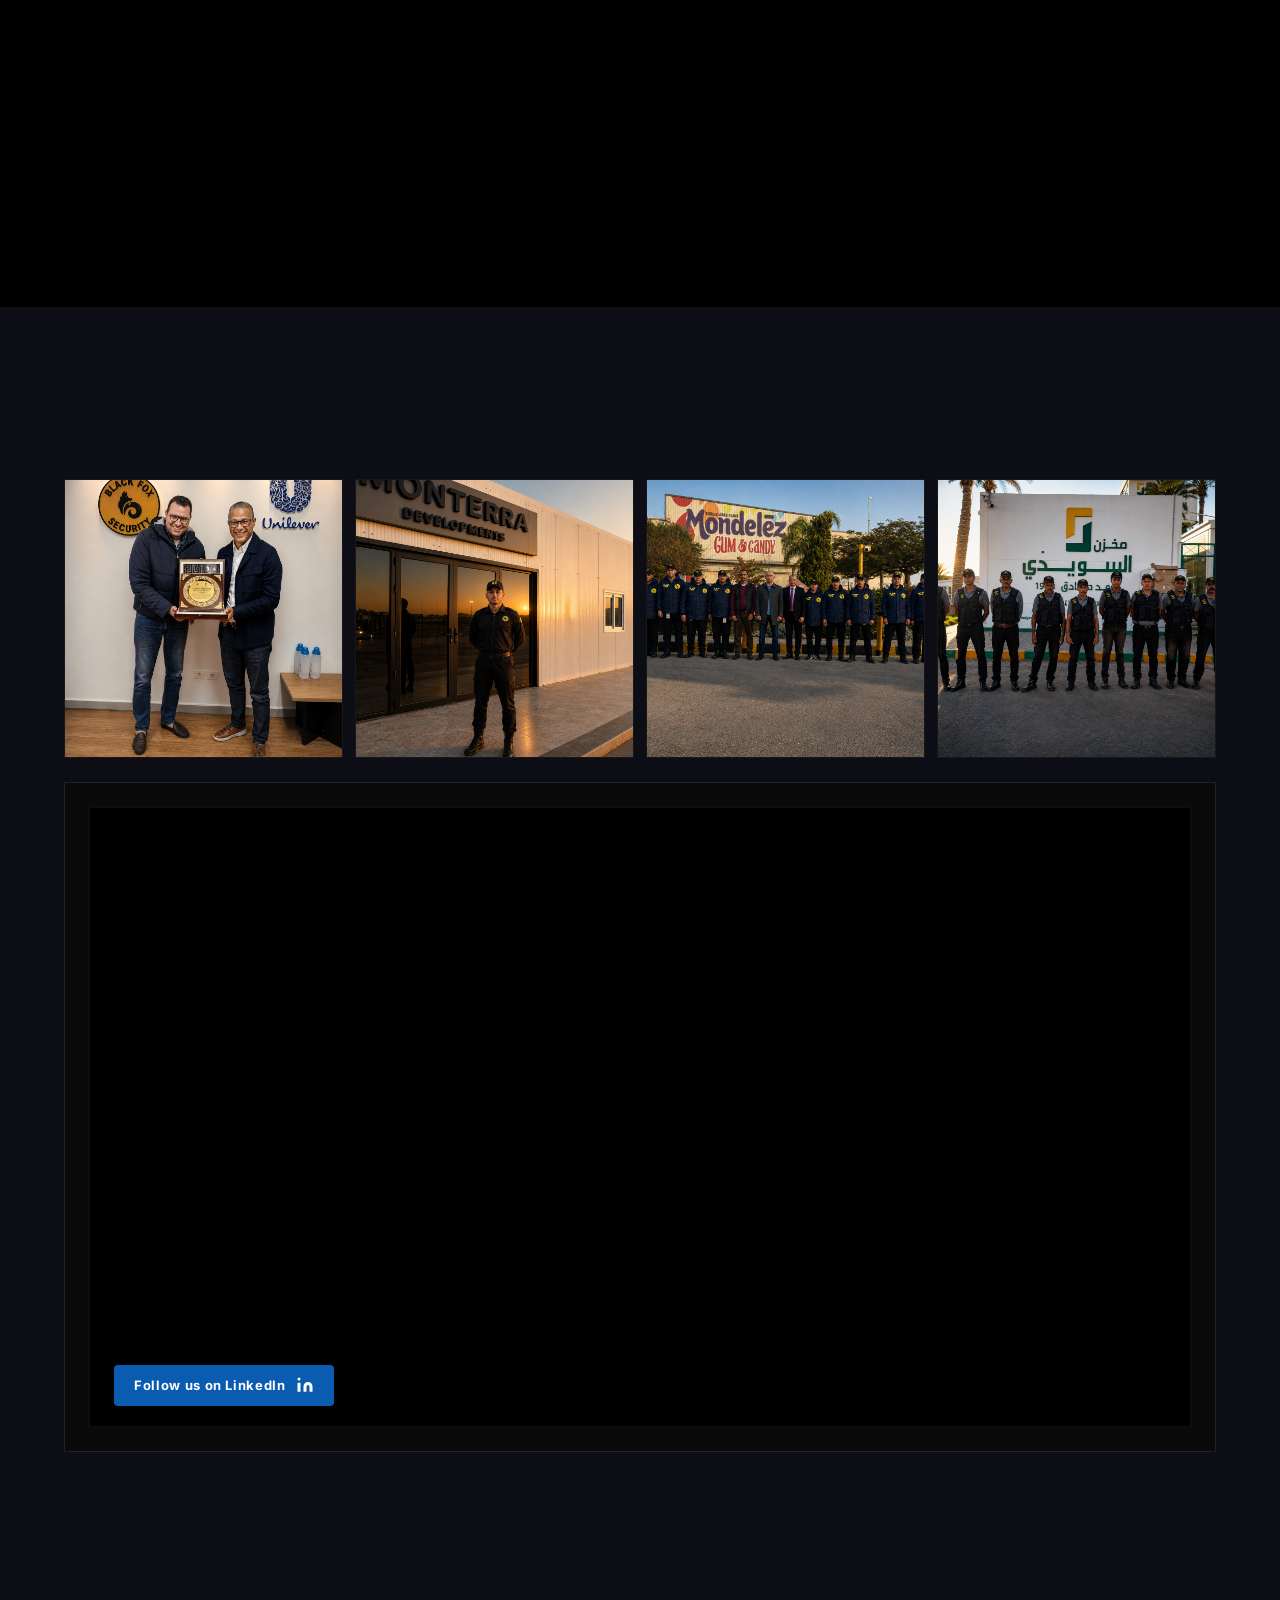
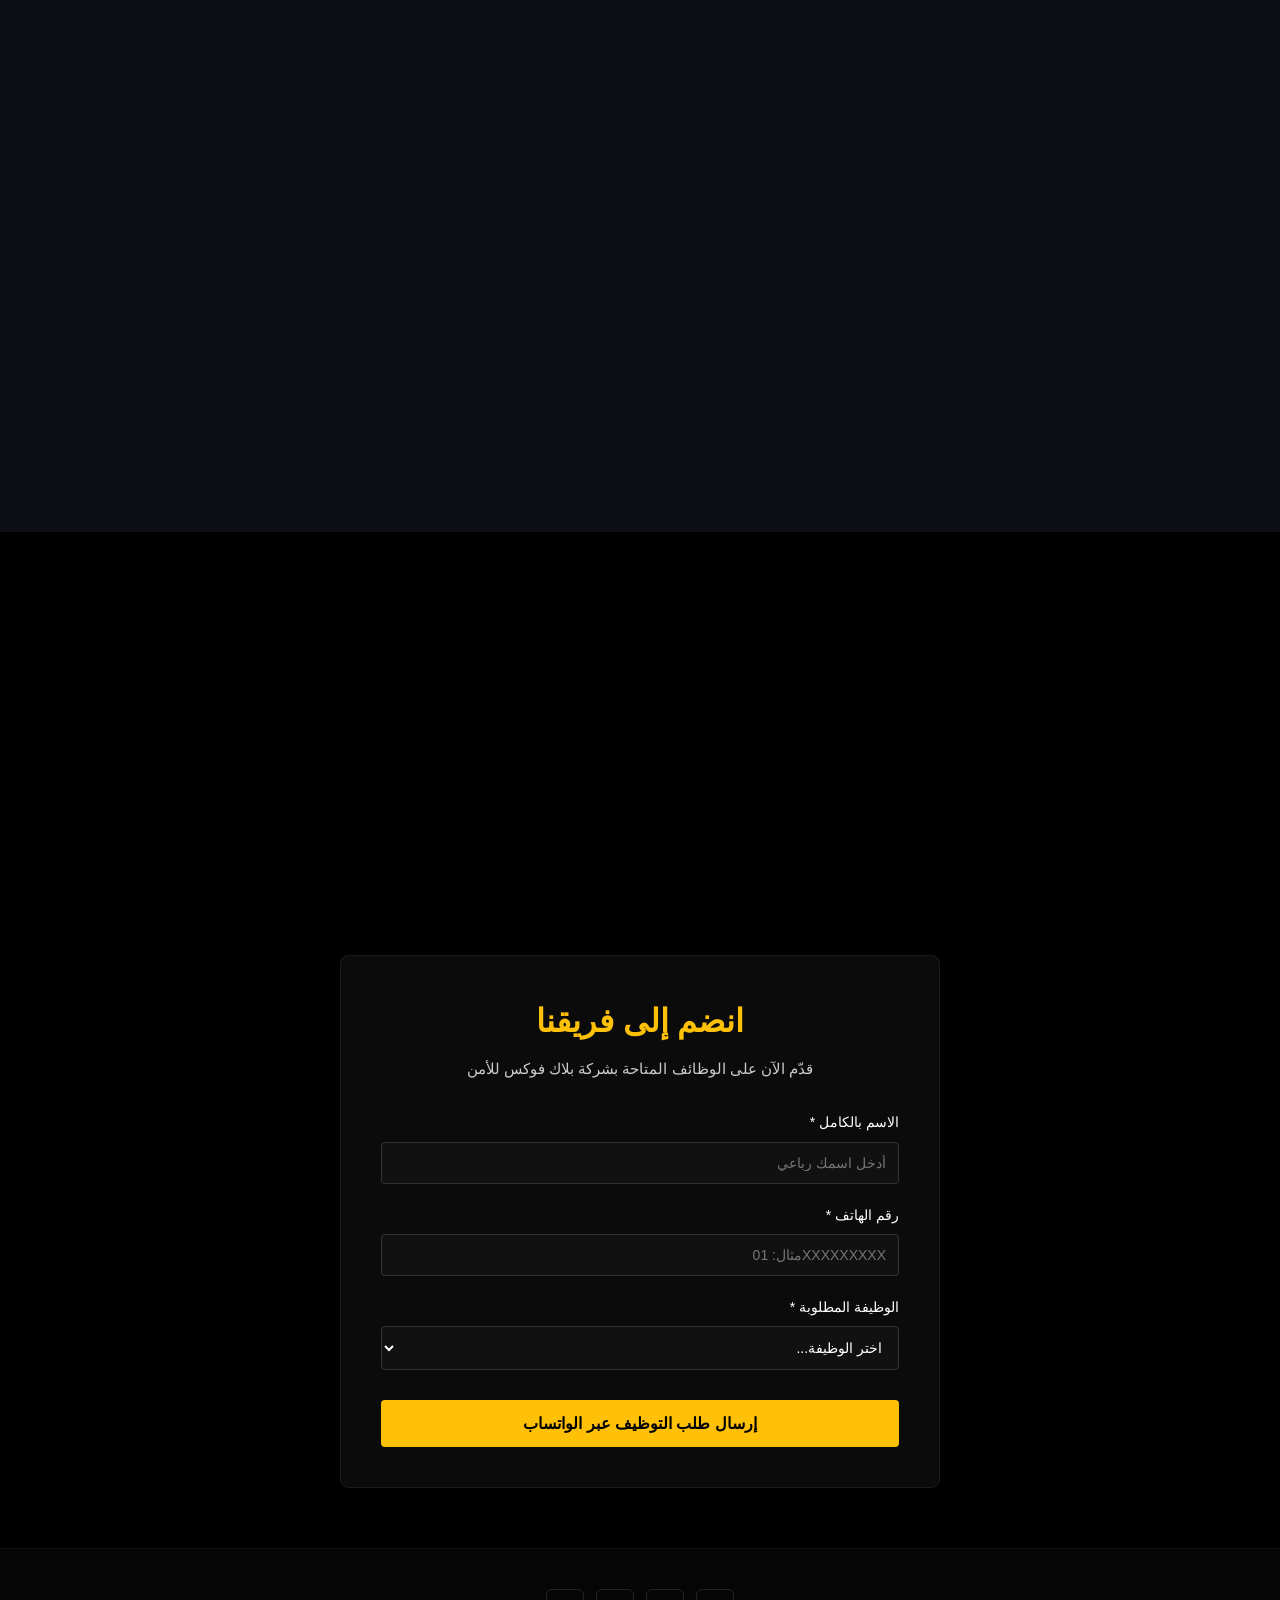
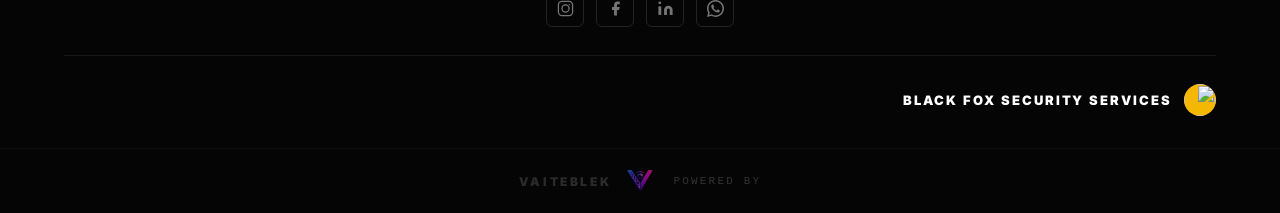
==== commit 9d16f67a: "Update ar.html" ====
--- a/ar.html
+++ b/ar.html
@@ -51,7 +51,7 @@
   <div class="scroll-l"><div></div></div>
   <!-- TICKER inside hero at bottom -->
   <div class="hero-ticker-wrap">
-    <div id="ticker"><span id="tkr"></span></div>
+<div id="ticker"><span style="display: inline-block; animation: marquee-arabic 25s linear infinite; padding-right: 50px;">✦ نظام نشط ✦ جميع الوحدات تعمل ✦ وحدات K9 منتشرة ✦ مراقبة على مدار الساعة ✦ المحيط آمن ✦ نظام نشط ✦ جميع الوحدات تعمل ✦ وحدات K9 منتشرة ✦ مراقبة على مدار الساعة ✦ المحيط آمن</span></div>
   </div>
 </section>
 
@@ -356,6 +356,18 @@
     <path d="M16.5 14.5c-.2-.1-1.2-.6-1.4-.7-.2-.1-.3-.1-.4.1-.1.2-.5.7-.6.8-.1.1-.2.1-.4 0A5.3 5.3 0 0 1 11 13a5.5 5.5 0 0 1-1.6-2c-.1-.2 0-.3.1-.4L10 10c.1-.1.1-.2 0-.3l-.4-1c-.1-.3-.3-.3-.4-.3h-.3c-.2 0-.4.1-.5.3A2.8 2.8 0 0 0 7.5 11c0 1.2.5 2.4 1.3 3.2a10 10 0 0 0 4.5 3.5c.4.1.8.2 1.2.1a2 2 0 0 0 1.3-1c.2-.4.2-.8.1-.9-.1-.2-.3-.3-.4-.4z" fill="white"></path>
   </svg>
 </a>
+<!-- TICKER ANIMATION FIX -->
+<style>
+#ticker {
+    overflow: hidden;
+    white-space: nowrap;
+    direction: ltr !important; /* تثبيت الاتجاه لحساب حركة المئوية بشكل صحيح */
+}
+@keyframes marquee-arabic {
+    0% { transform: translate3d(0, 0, 0); }
+    100% { transform: translate3d(-50%, 0, 0); } /* الحركة بتلف وترجع لنقطة البداية المكررة بسلاسة */
+}
+</style>
 
 </body>
 </html>
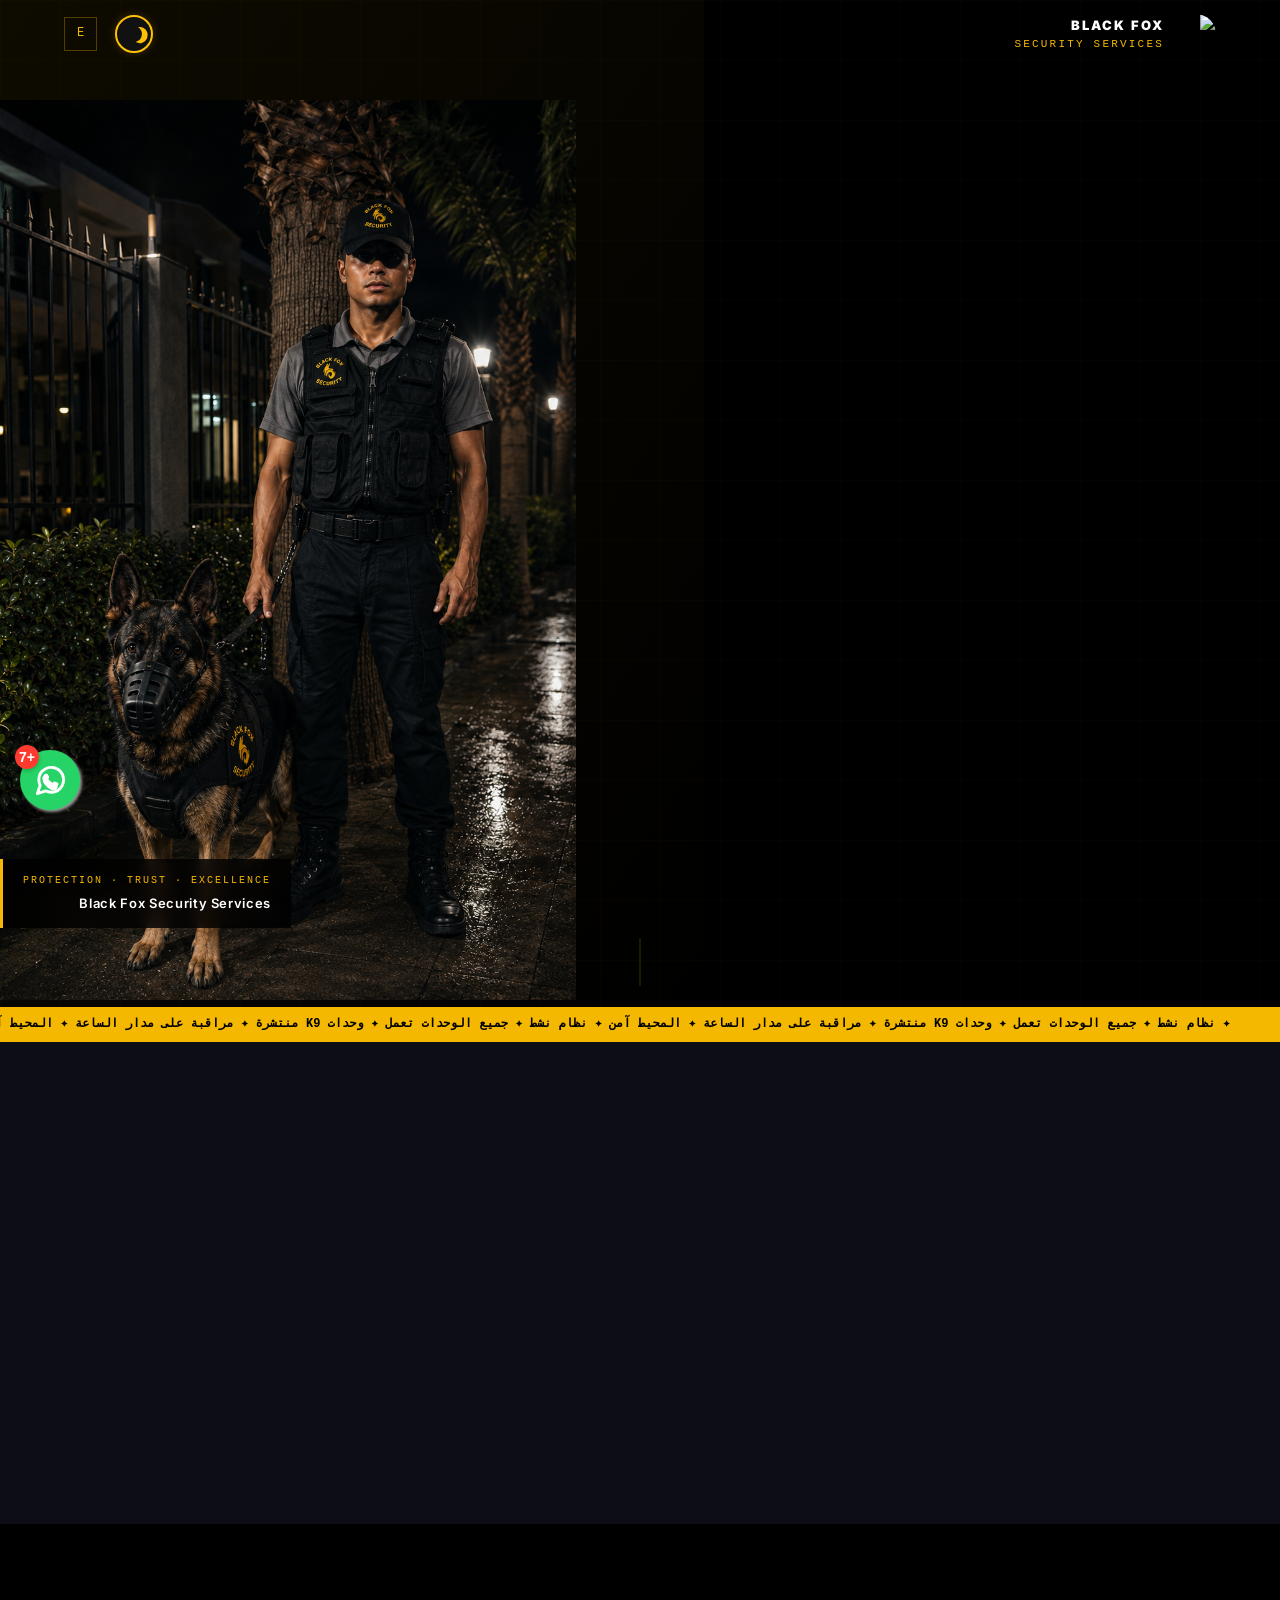
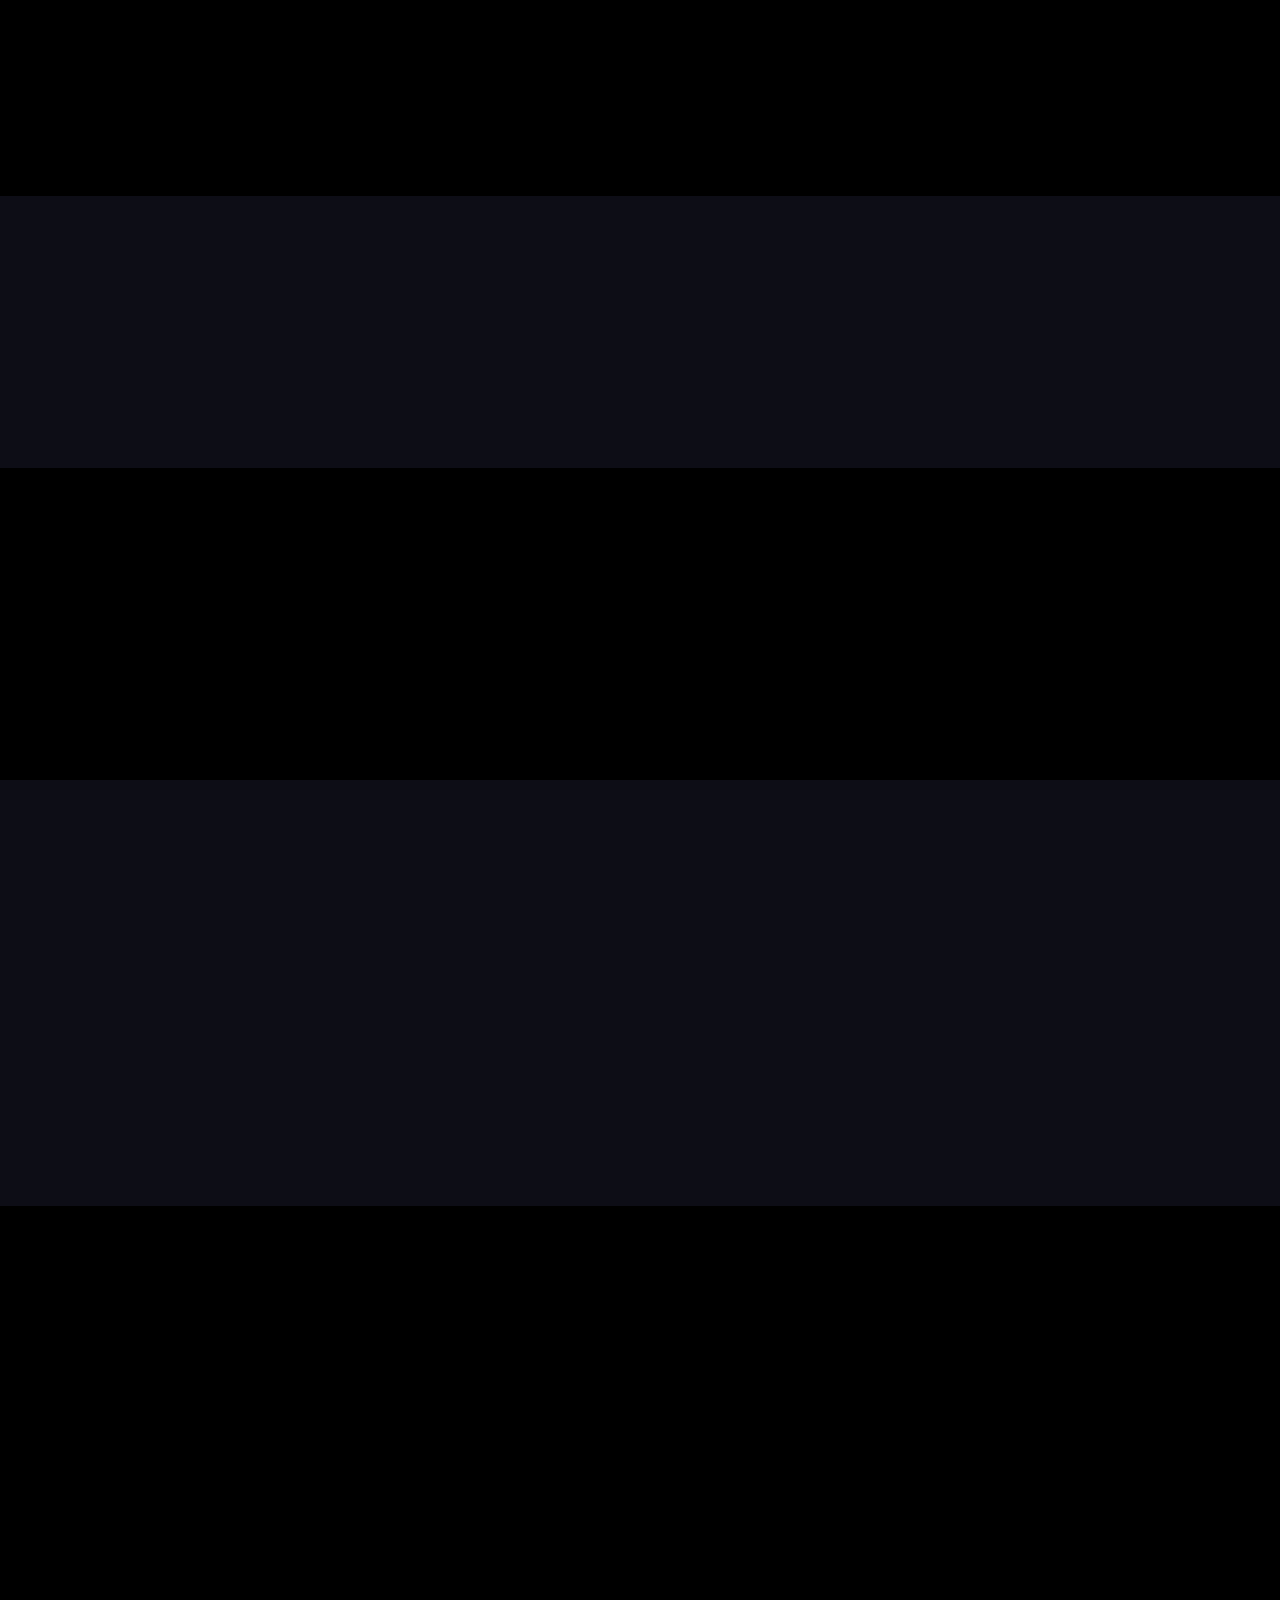
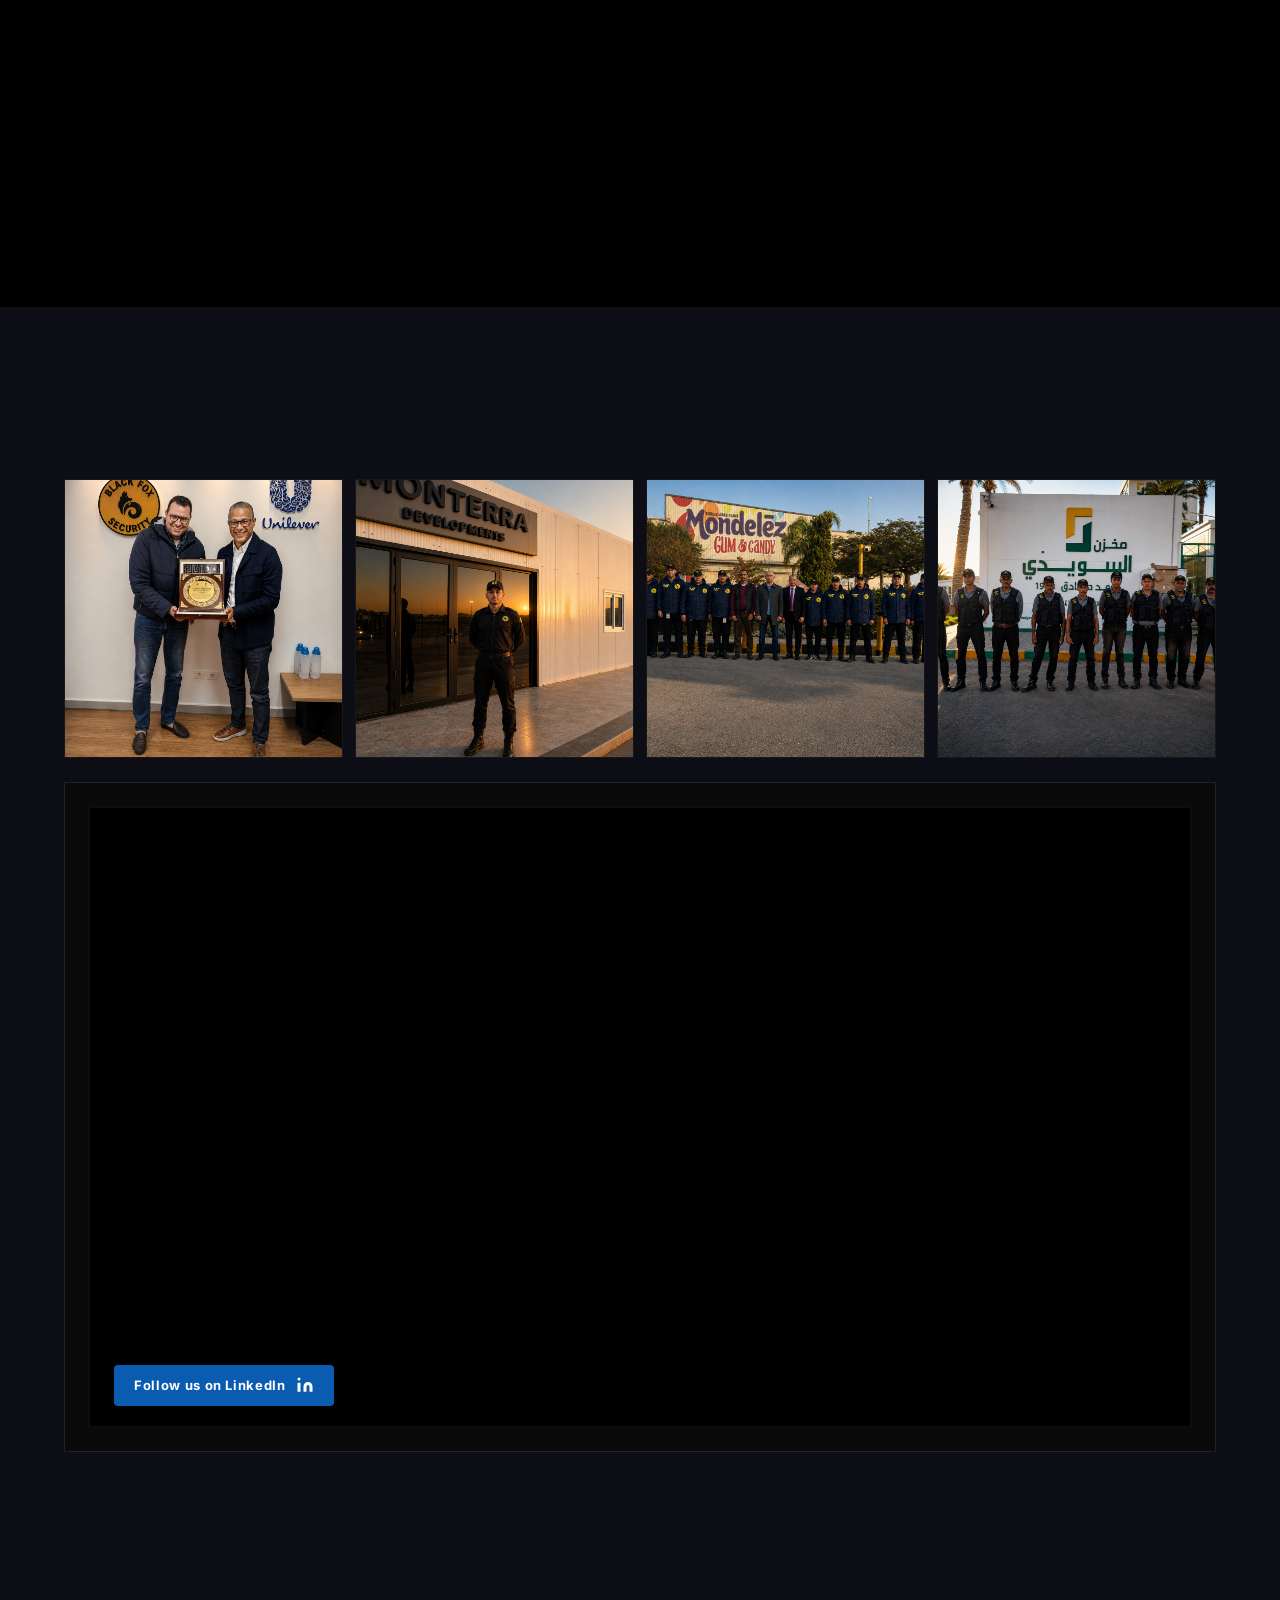
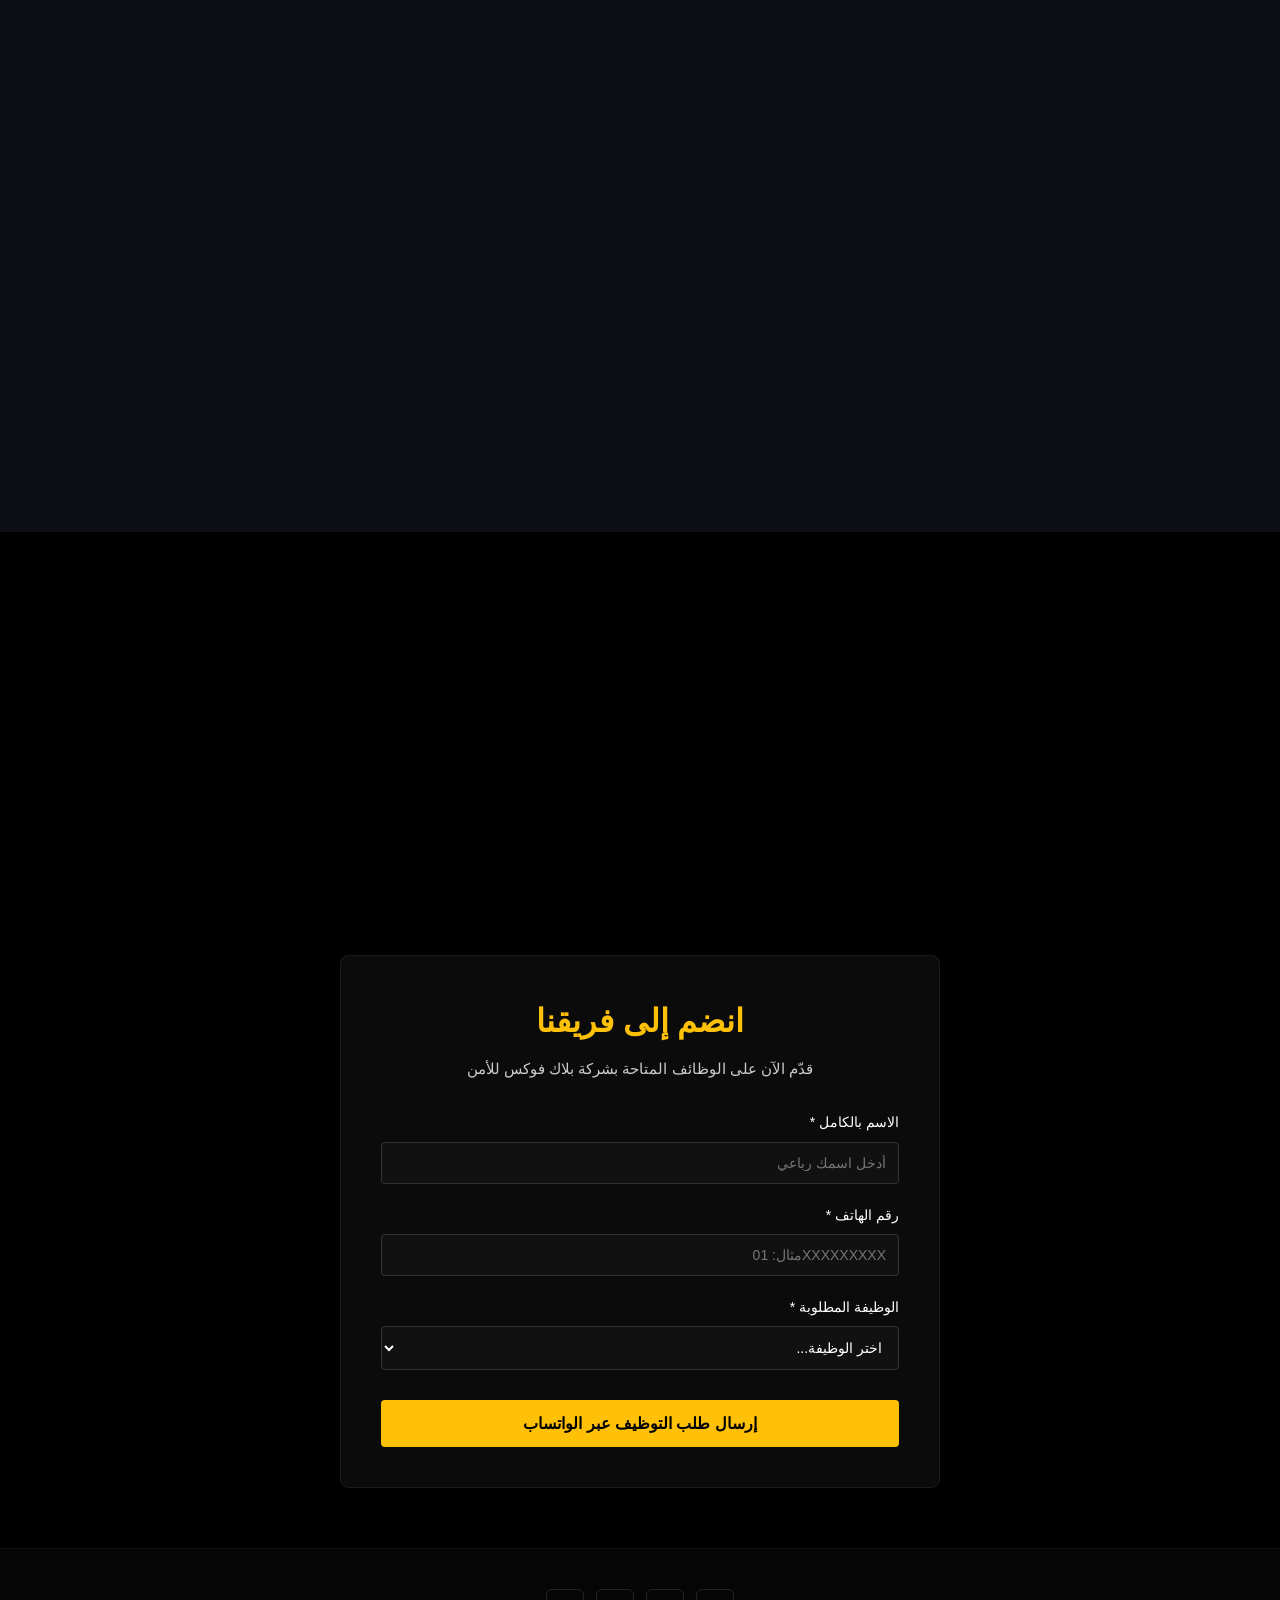
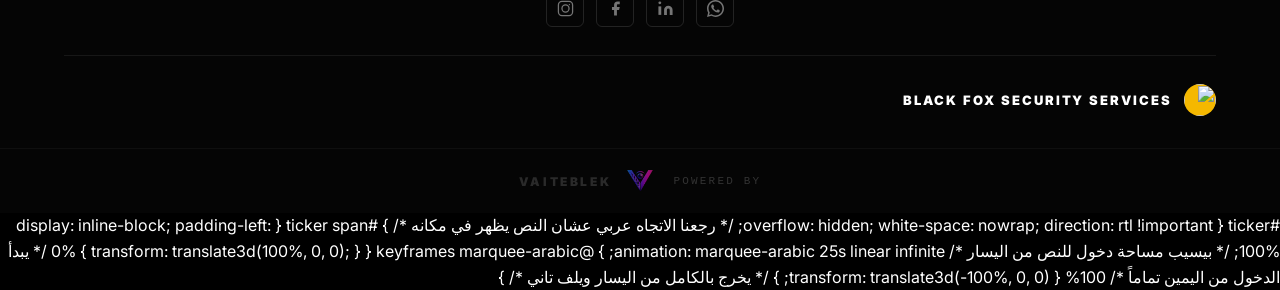
==== commit 9068561e: "Update ar.html" ====
--- a/ar.html
+++ b/ar.html
@@ -357,17 +357,23 @@
   </svg>
 </a>
 <!-- TICKER ANIMATION FIX -->
-<style>
+<style<style>
 #ticker {
     overflow: hidden;
     white-space: nowrap;
-    direction: ltr !important; /* تثبيت الاتجاه لحساب حركة المئوية بشكل صحيح */
+    direction: rtl !important; /* رجعنا الاتجاه عربي عشان النص يظهر في مكانه */
+}
+#ticker span {
+    display: inline-block;
+    padding-left: 100%; /* بيسيب مساحة دخول للنص من اليسار */
+    animation: marquee-arabic 25s linear infinite;
 }
 @keyframes marquee-arabic {
-    0% { transform: translate3d(0, 0, 0); }
-    100% { transform: translate3d(-50%, 0, 0); } /* الحركة بتلف وترجع لنقطة البداية المكررة بسلاسة */
+    0% { transform: translate3d(100%, 0, 0); } /* يبدأ الدخول من اليمين تماماً */
+    100% { transform: translate3d(-100%, 0, 0); } /* يخرج بالكامل من اليسار ويلف تاني */
 }
 </style>
 
+
 </body>
 </html>
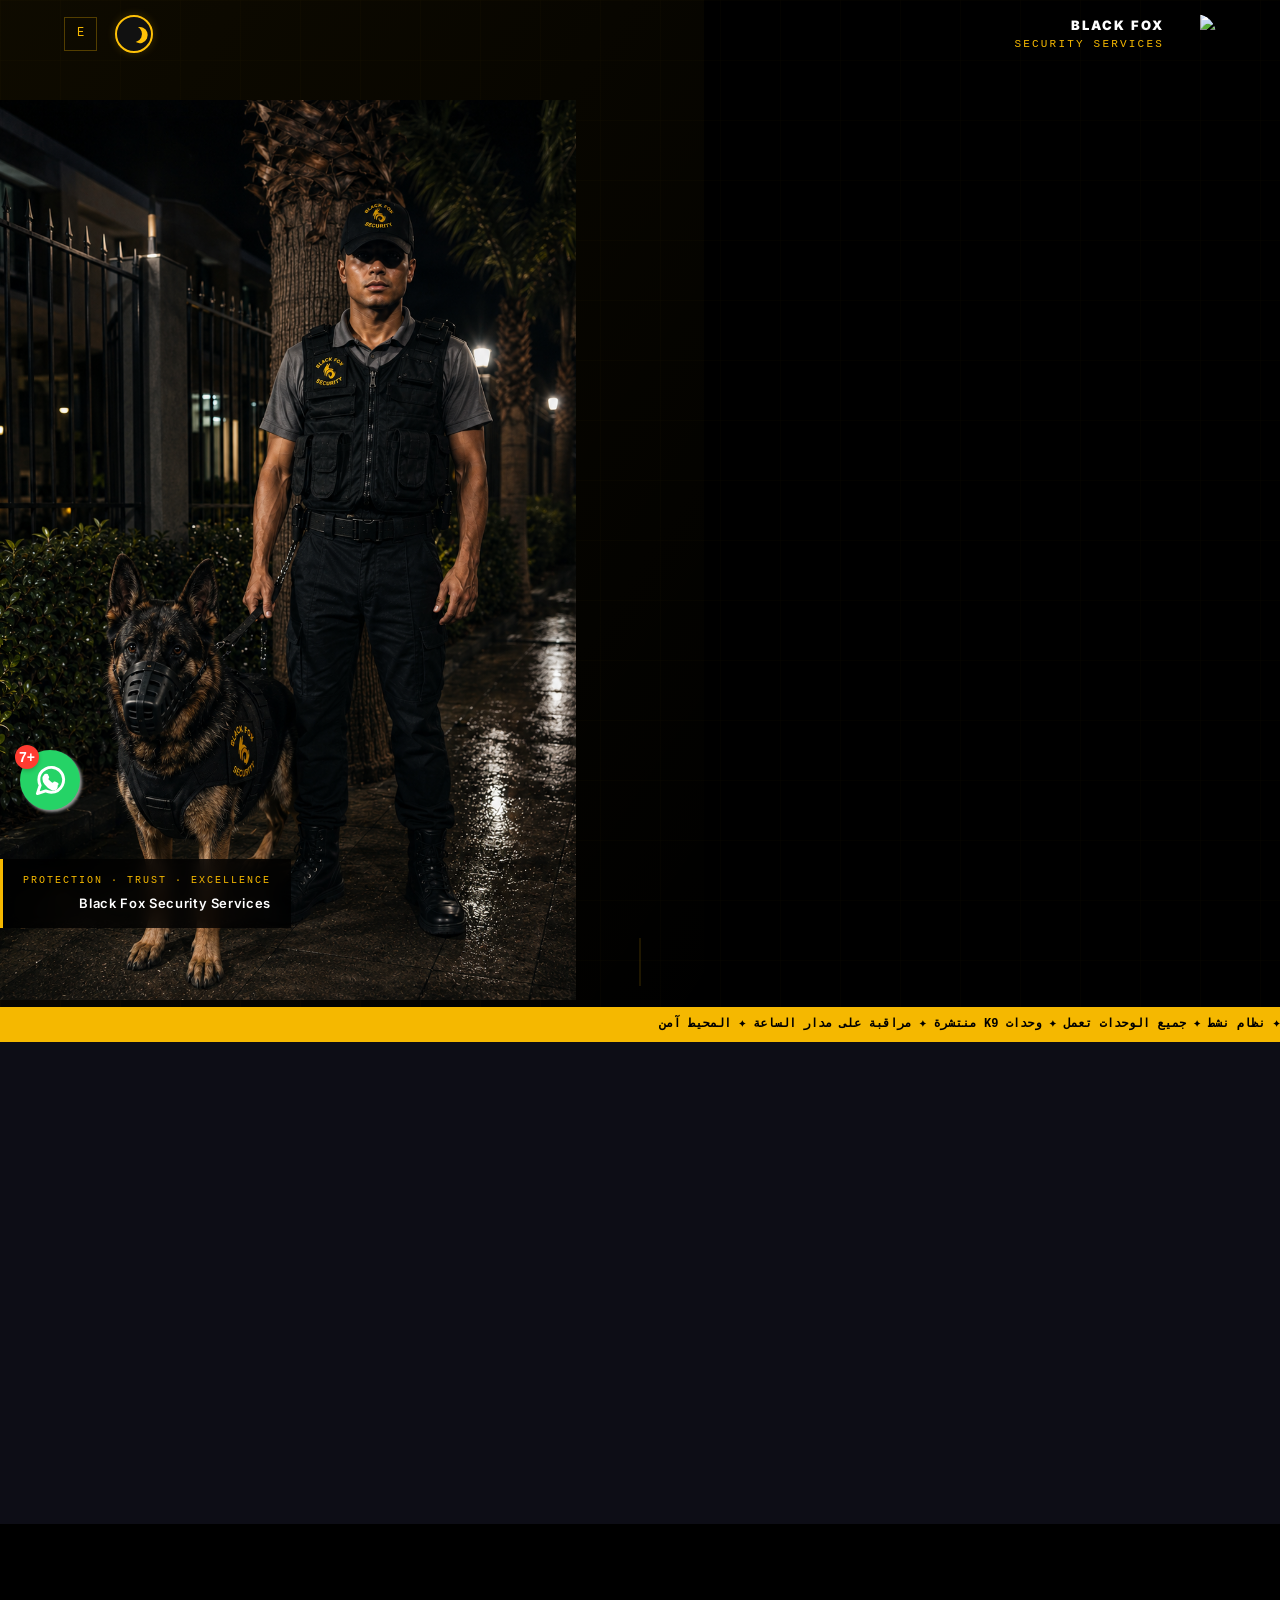
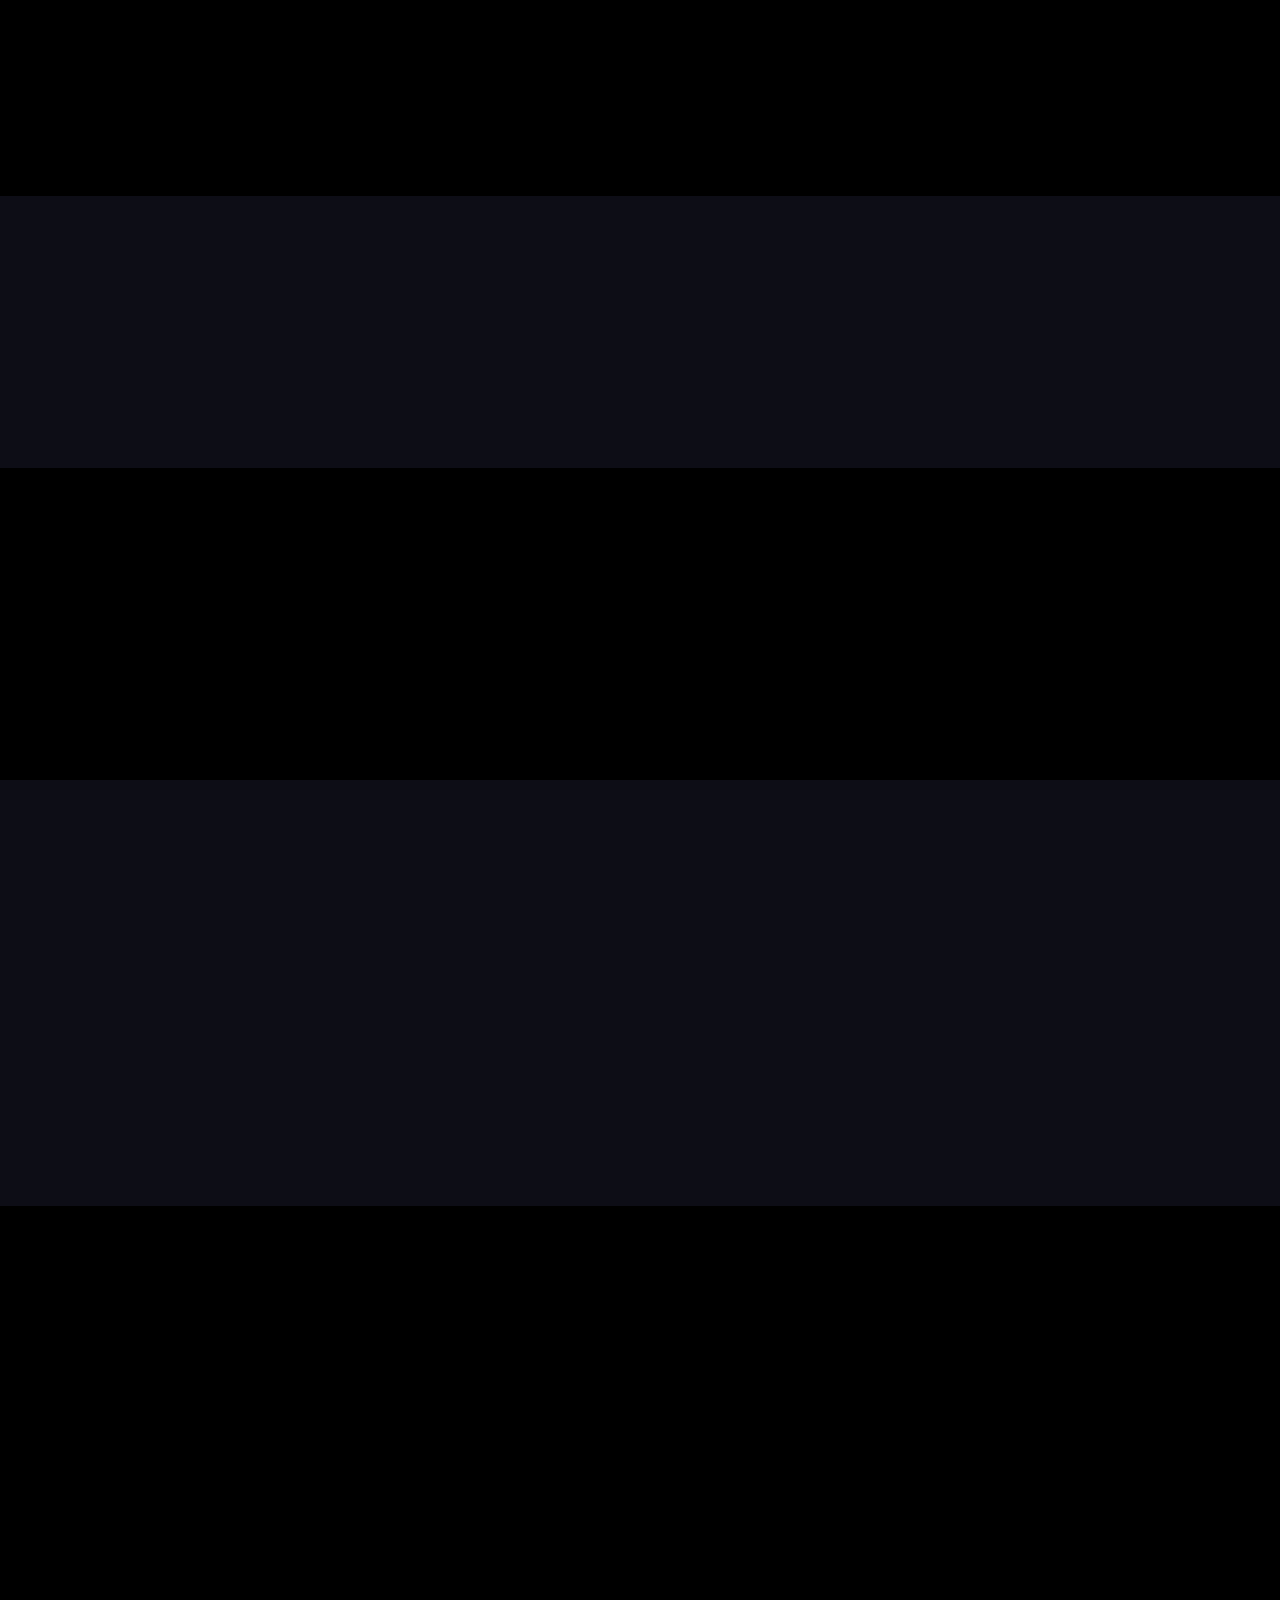
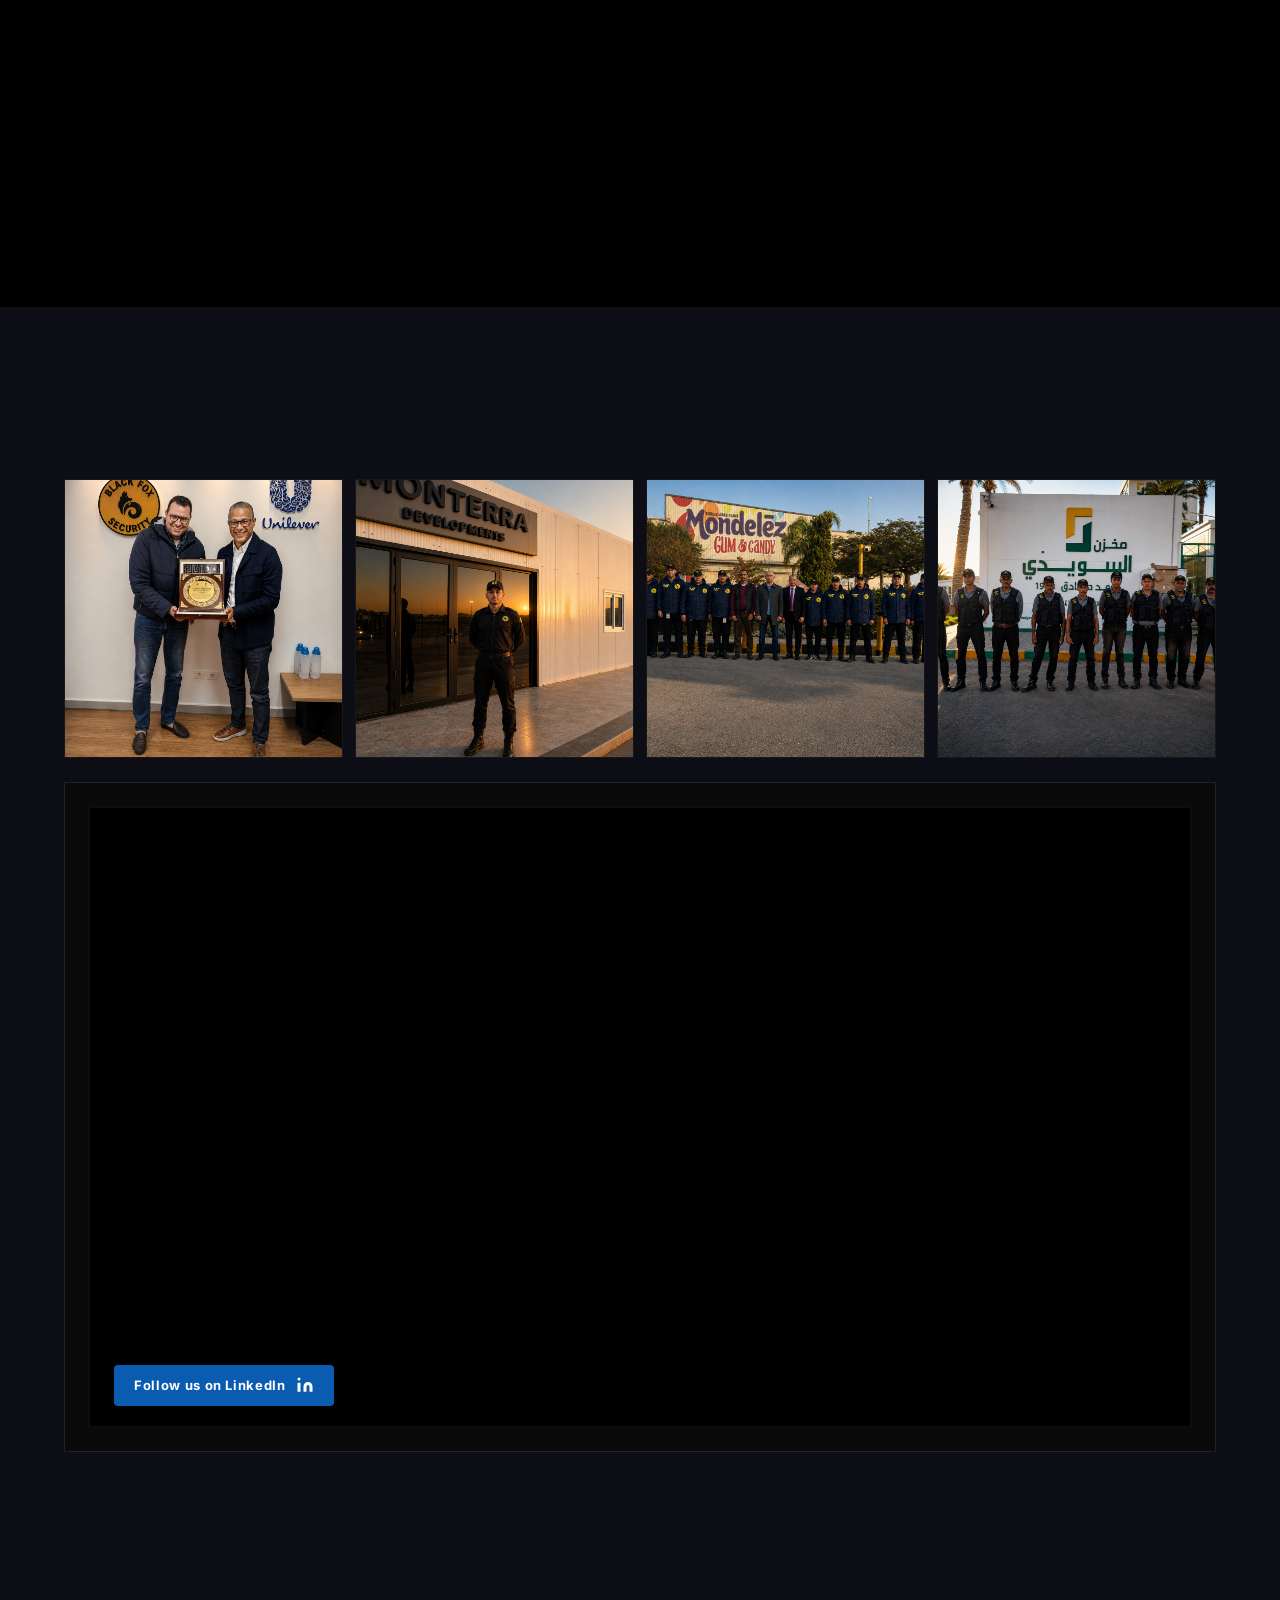
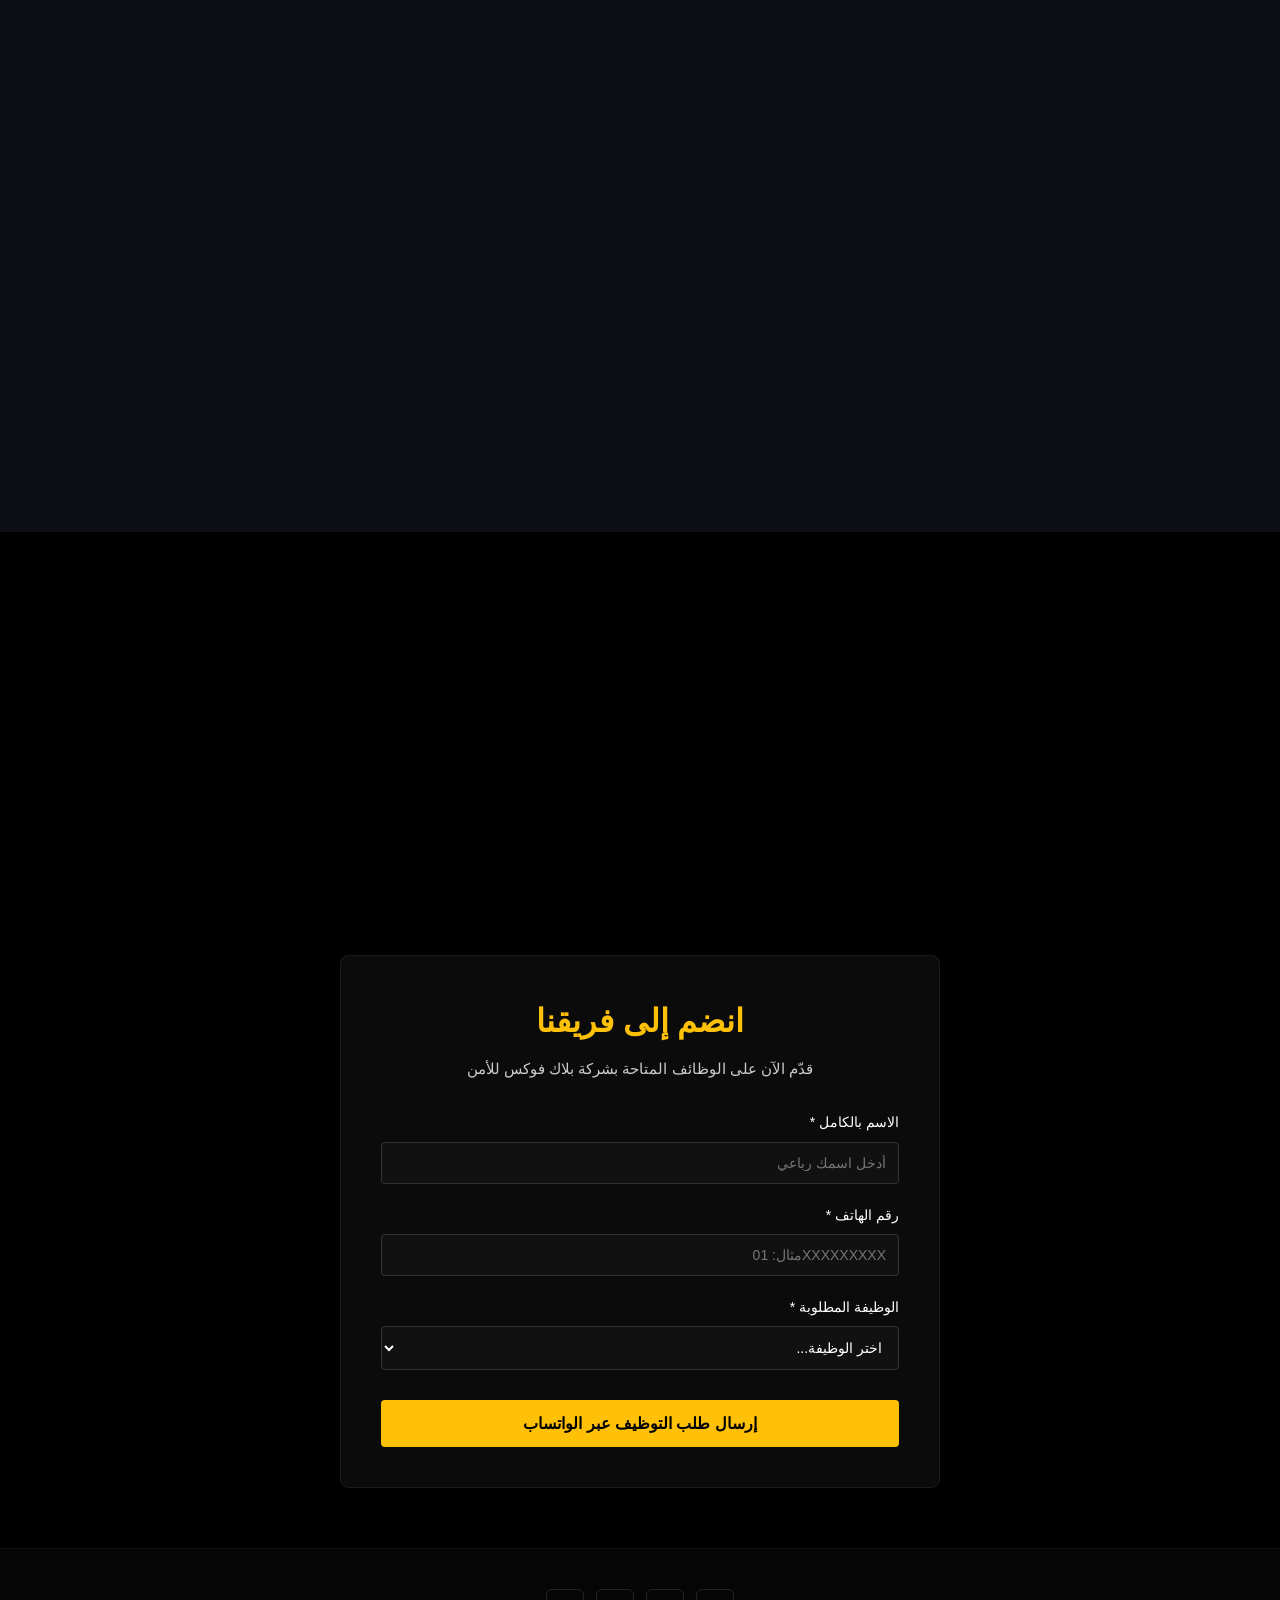
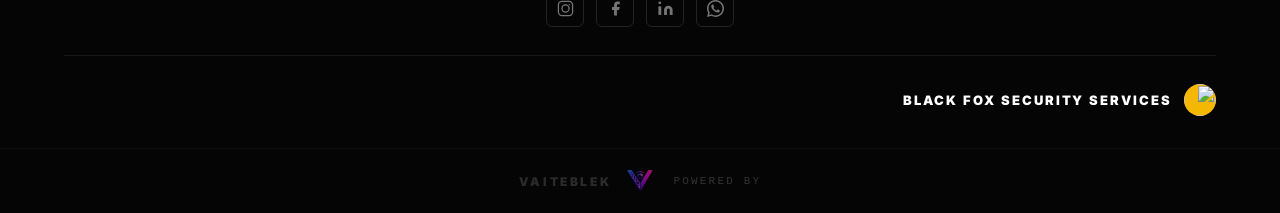
==== commit a4c5976d: "Update ar.html" ====
--- a/ar.html
+++ b/ar.html
@@ -51,7 +51,7 @@
   <div class="scroll-l"><div></div></div>
   <!-- TICKER inside hero at bottom -->
   <div class="hero-ticker-wrap">
-<div id="ticker"><span style="display: inline-block; animation: marquee-arabic 25s linear infinite; padding-right: 50px;">✦ نظام نشط ✦ جميع الوحدات تعمل ✦ وحدات K9 منتشرة ✦ مراقبة على مدار الساعة ✦ المحيط آمن ✦ نظام نشط ✦ جميع الوحدات تعمل ✦ وحدات K9 منتشرة ✦ مراقبة على مدار الساعة ✦ المحيط آمن</span></div>
+<div id="ticker"><span class="ar-ticker-text">✦ نظام نشط ✦ جميع الوحدات تعمل ✦ وحدات K9 منتشرة ✦ مراقبة على مدار الساعة ✦ المحيط آمن</span></div>
   </div>
 </section>
 
@@ -357,20 +357,23 @@
   </svg>
 </a>
 <!-- TICKER ANIMATION FIX -->
-<style<style>
+<style>
 #ticker {
-    overflow: hidden;
-    white-space: nowrap;
-    direction: rtl !important; /* رجعنا الاتجاه عربي عشان النص يظهر في مكانه */
+    overflow: hidden !important;
+    white-space: nowrap !important;
+    direction: rtl !important;
+    display: block !important;
 }
-#ticker span {
-    display: inline-block;
-    padding-left: 100%; /* بيسيب مساحة دخول للنص من اليسار */
-    animation: marquee-arabic 25s linear infinite;
+
+#ticker .ar-ticker-text {
+    display: inline-block !important;
+    padding-left: 100% !important;
+    animation: marquee-arabic 25s linear infinite !important;
 }
+
 @keyframes marquee-arabic {
-    0% { transform: translate3d(100%, 0, 0); } /* يبدأ الدخول من اليمين تماماً */
-    100% { transform: translate3d(-100%, 0, 0); } /* يخرج بالكامل من اليسار ويلف تاني */
+    0% { transform: translate3d(100%, 0, 0); }
+    100% { transform: translate3d(-100%, 0, 0); }
 }
 </style>
 
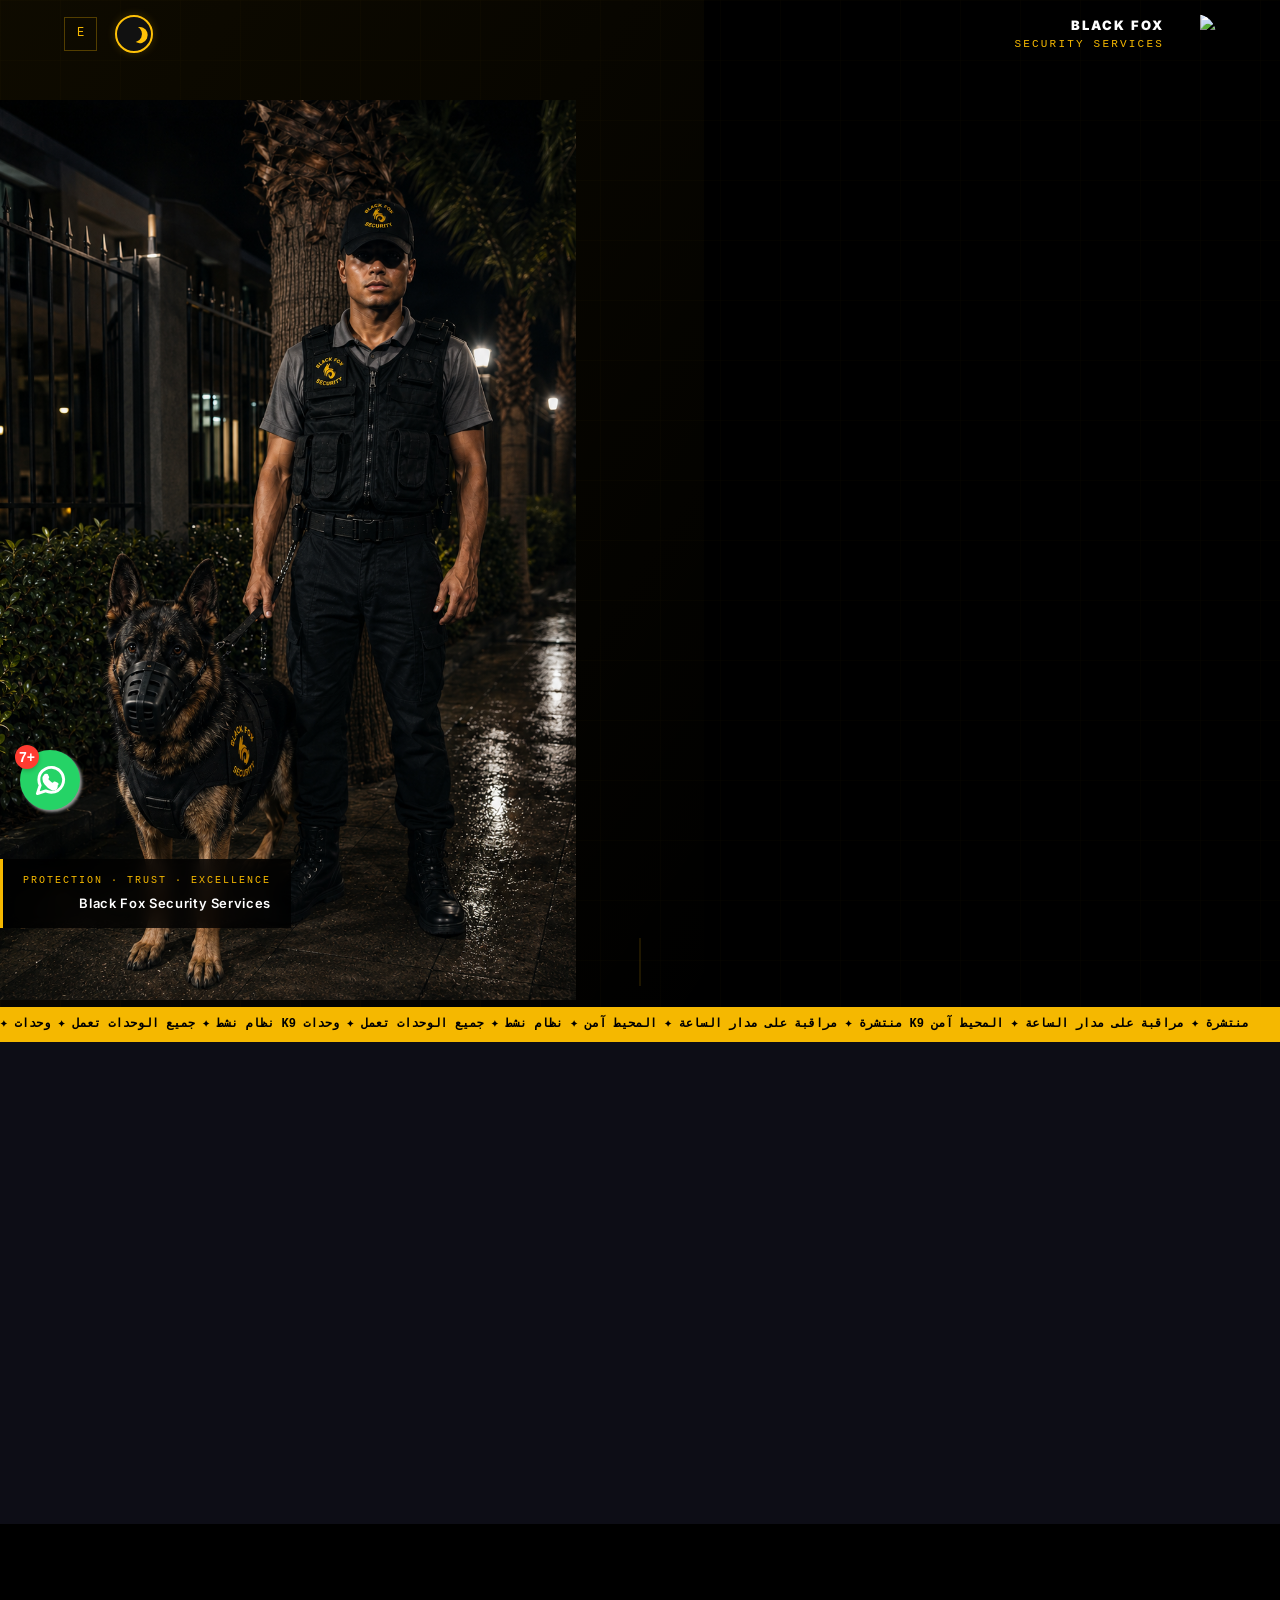
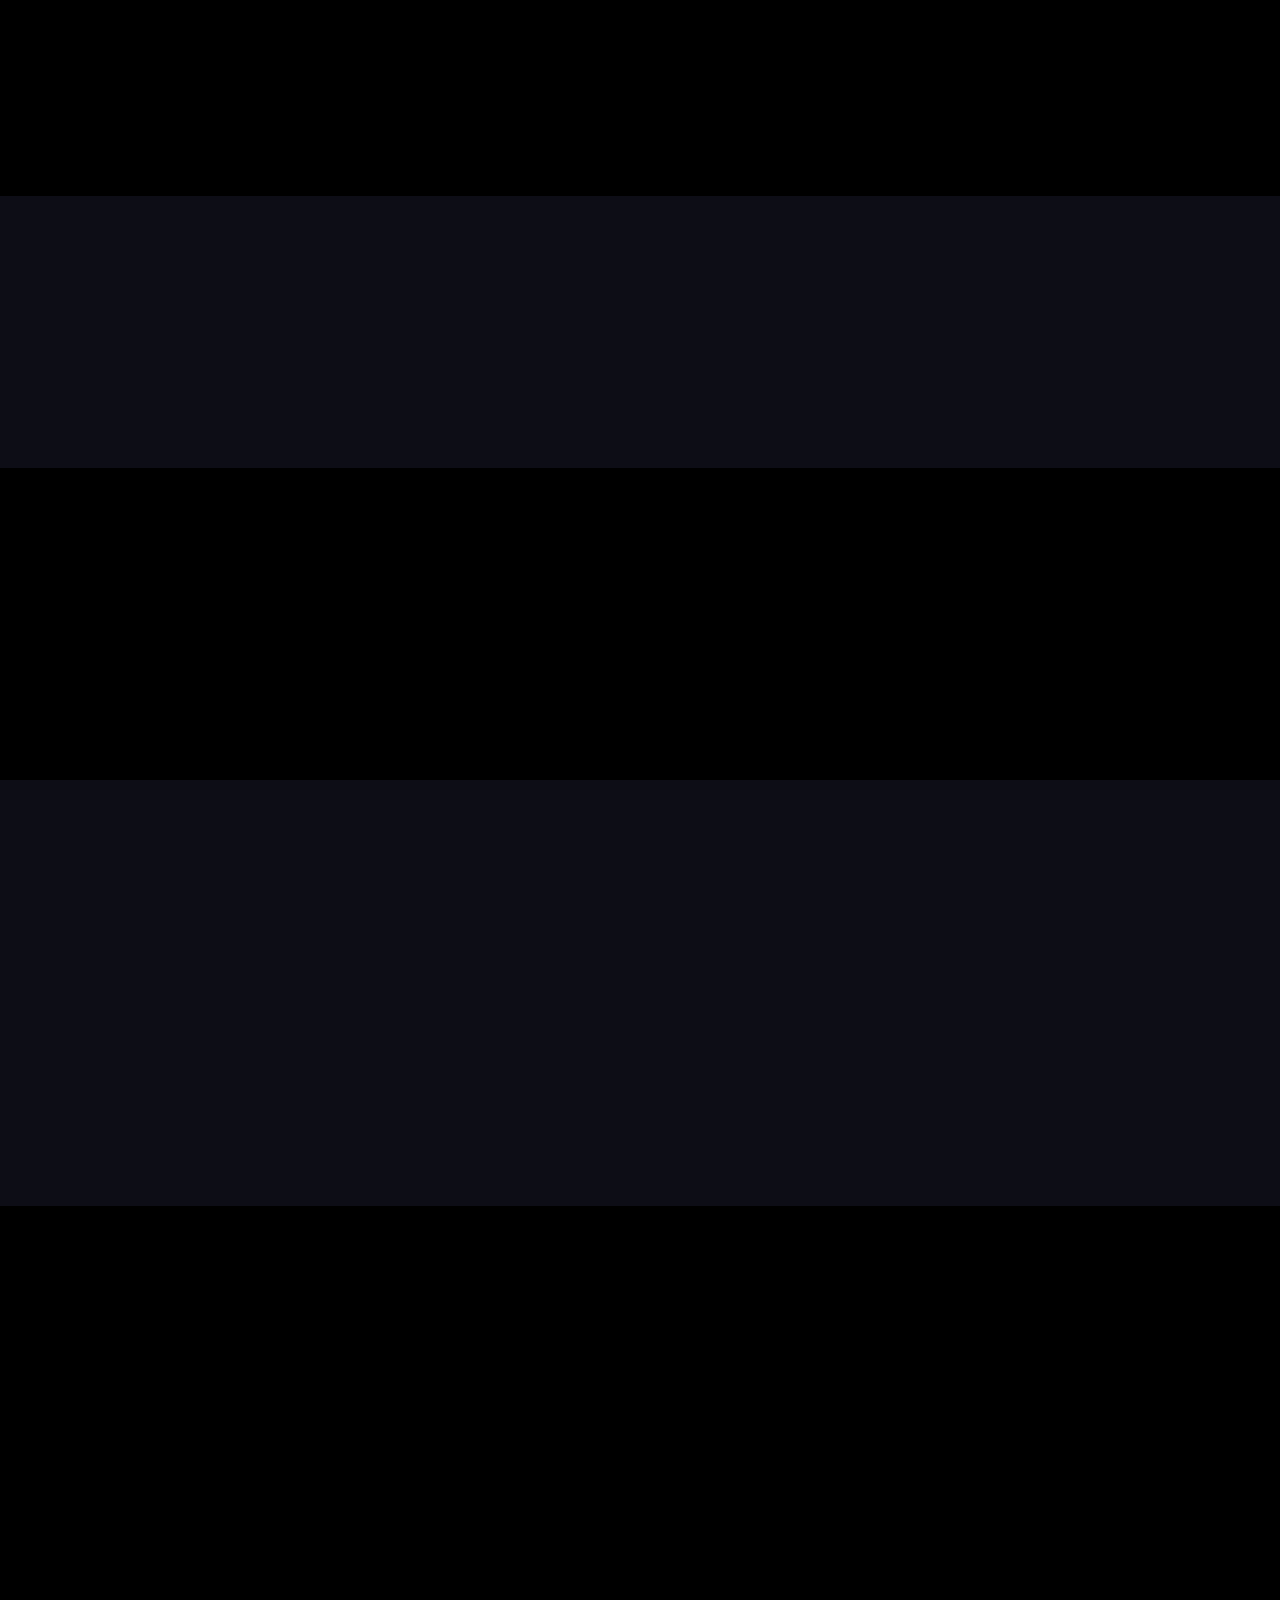
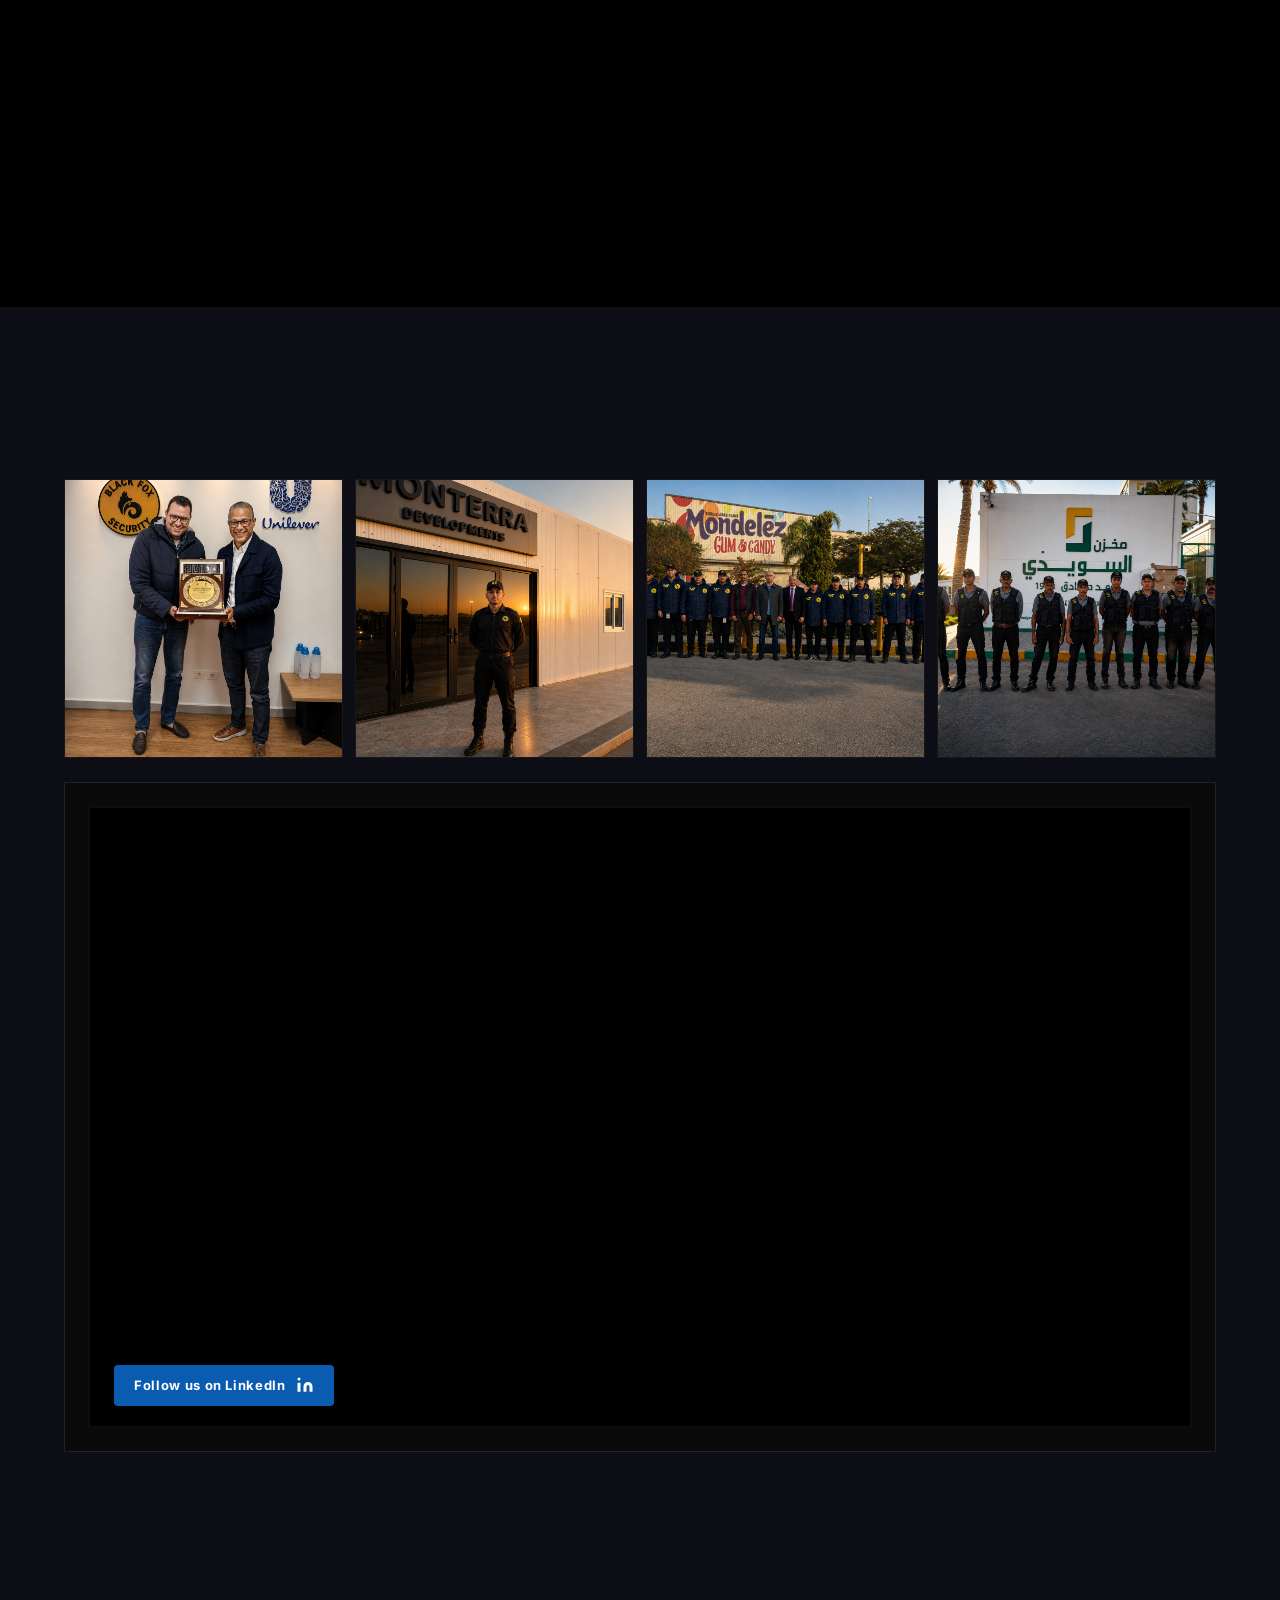
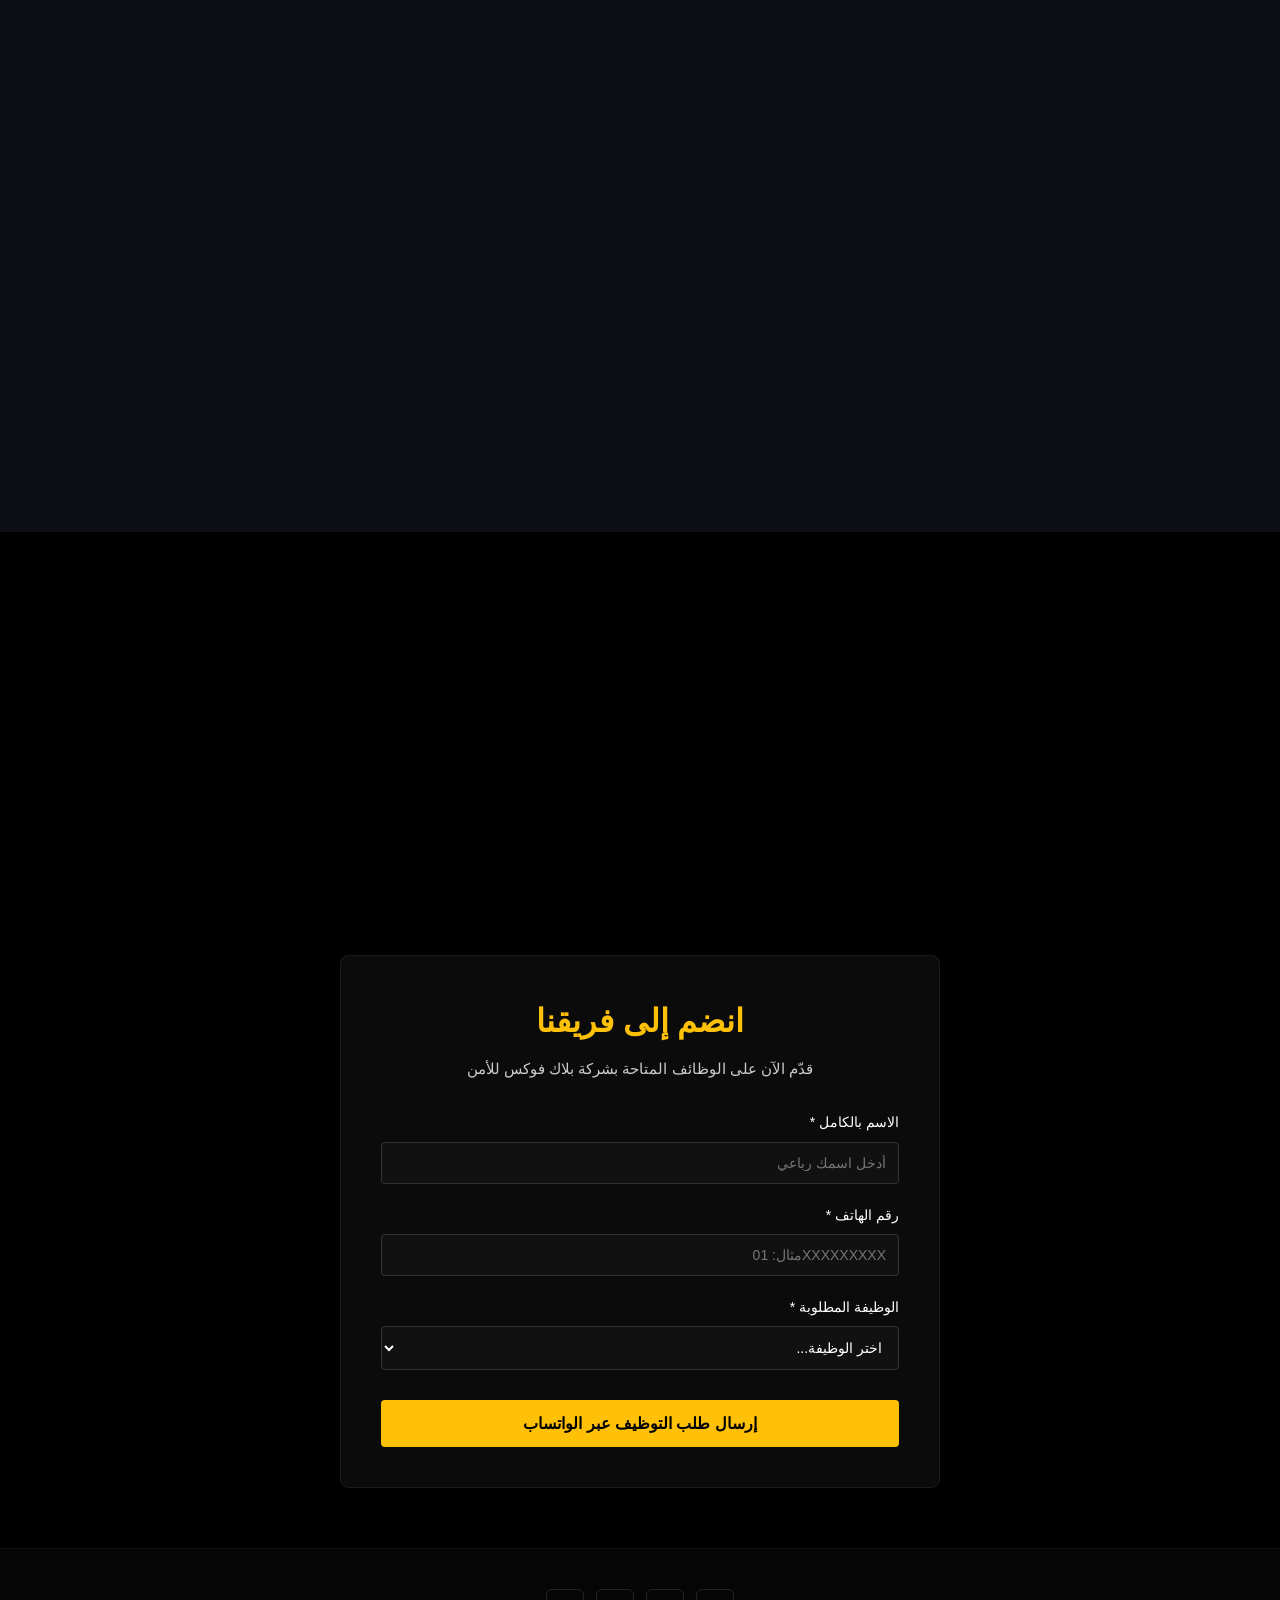
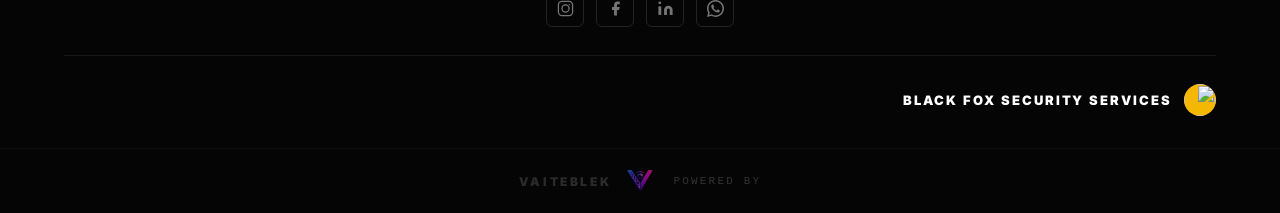
==== commit 8ecad8bd: "Update ar.html" ====
--- a/ar.html
+++ b/ar.html
@@ -51,7 +51,7 @@
   <div class="scroll-l"><div></div></div>
   <!-- TICKER inside hero at bottom -->
   <div class="hero-ticker-wrap">
-<div id="ticker"><span class="ar-ticker-text">✦ نظام نشط ✦ جميع الوحدات تعمل ✦ وحدات K9 منتشرة ✦ مراقبة على مدار الساعة ✦ المحيط آمن</span></div>
+<div id="ticker"><span style="display: inline-block; animation: marquee-arabic 25s linear infinite; padding-right: 50px;">✦ نظام نشط ✦ جميع الوحدات تعمل ✦ وحدات K9 منتشرة ✦ مراقبة على مدار الساعة ✦ المحيط آمن ✦ نظام نشط ✦ جميع الوحدات تعمل ✦ وحدات K9 منتشرة ✦ مراقبة على مدار الساعة ✦ المحيط آمن</span></div>
   </div>
 </section>
 
@@ -359,24 +359,15 @@
 <!-- TICKER ANIMATION FIX -->
 <style>
 #ticker {
-    overflow: hidden !important;
-    white-space: nowrap !important;
-    direction: rtl !important;
-    display: block !important;
+    overflow: hidden;
+    white-space: nowrap;
+    direction: ltr !important; /* تثبيت الاتجاه لحساب حركة المئوية بشكل صحيح */
 }
-
-#ticker .ar-ticker-text {
-    display: inline-block !important;
-    padding-left: 100% !important;
-    animation: marquee-arabic 25s linear infinite !important;
-}
-
 @keyframes marquee-arabic {
-    0% { transform: translate3d(100%, 0, 0); }
-    100% { transform: translate3d(-100%, 0, 0); }
+    0% { transform: translate3d(0, 0, 0); }
+    100% { transform: translate3d(-50%, 0, 0); } /* الحركة بتلف وترجع لنقطة البداية المكررة بسلاسة */
 }
 </style>
 
-
 </body>
 </html>
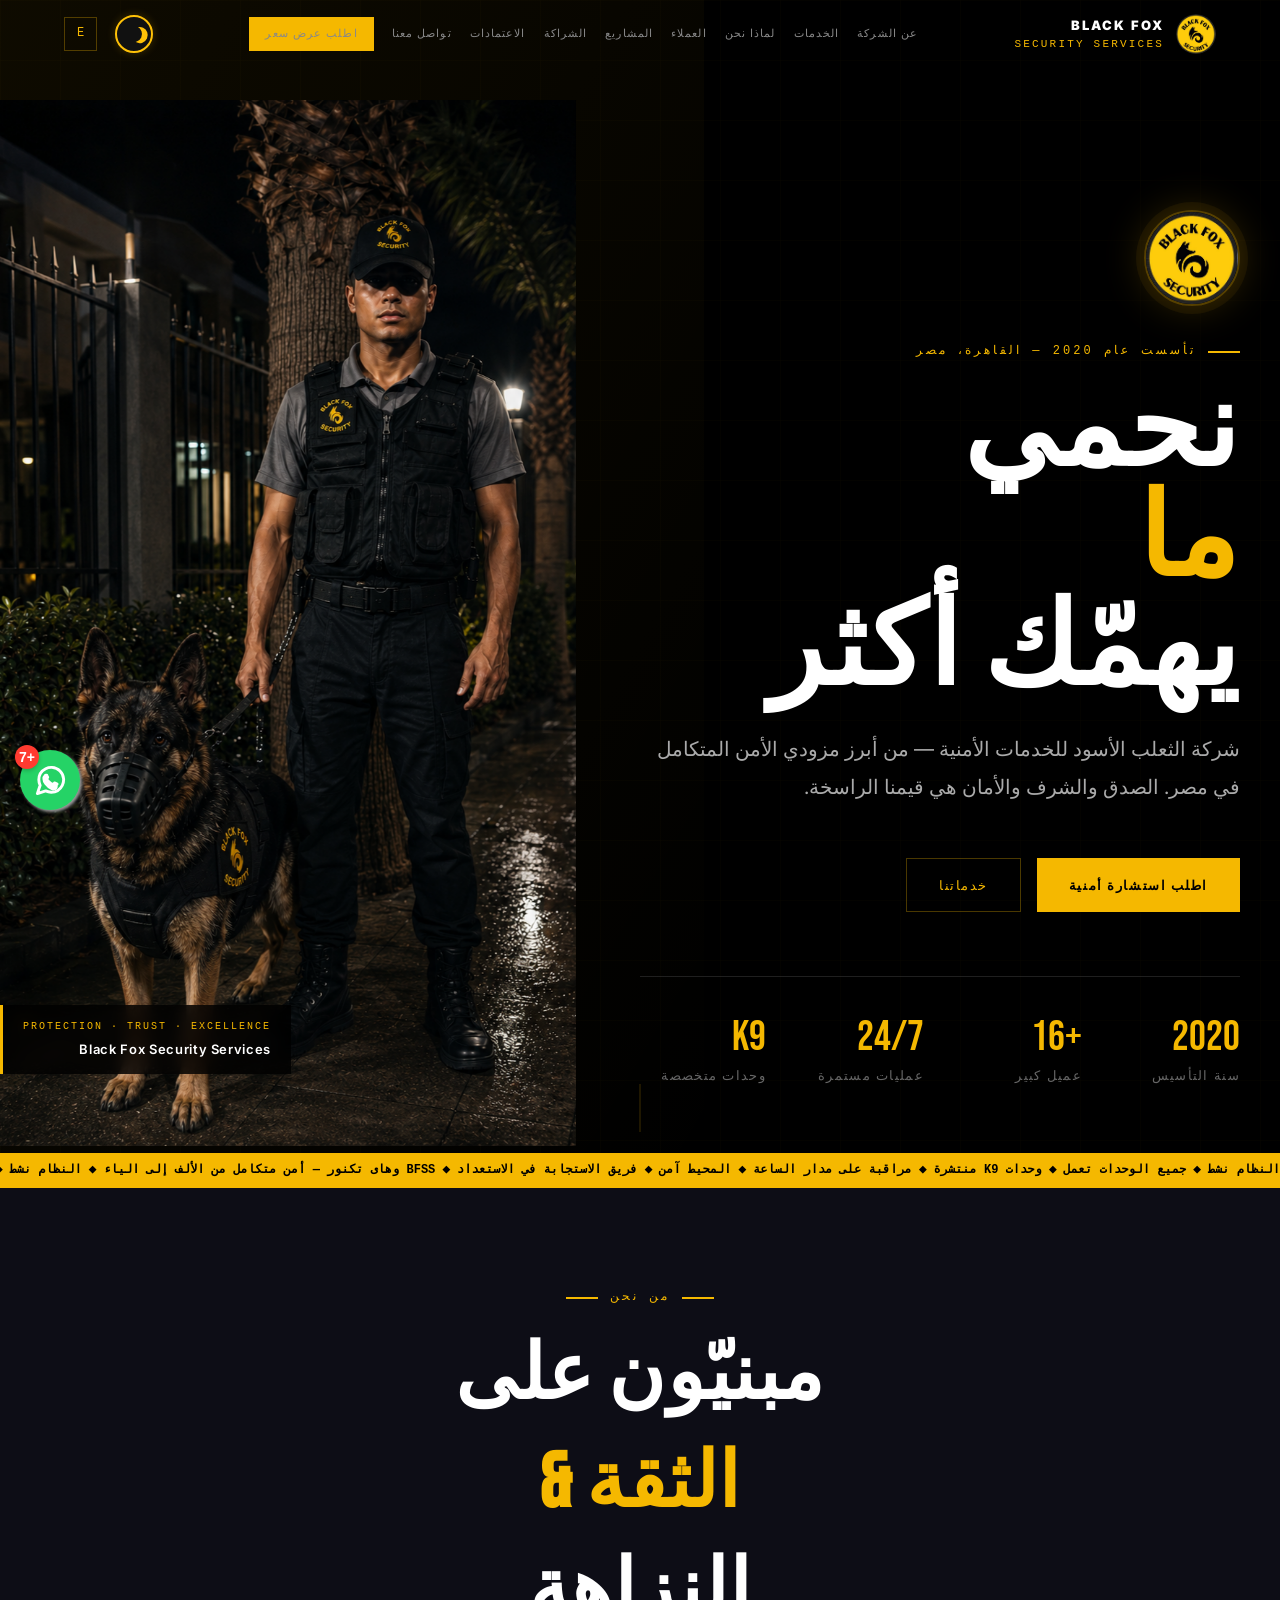
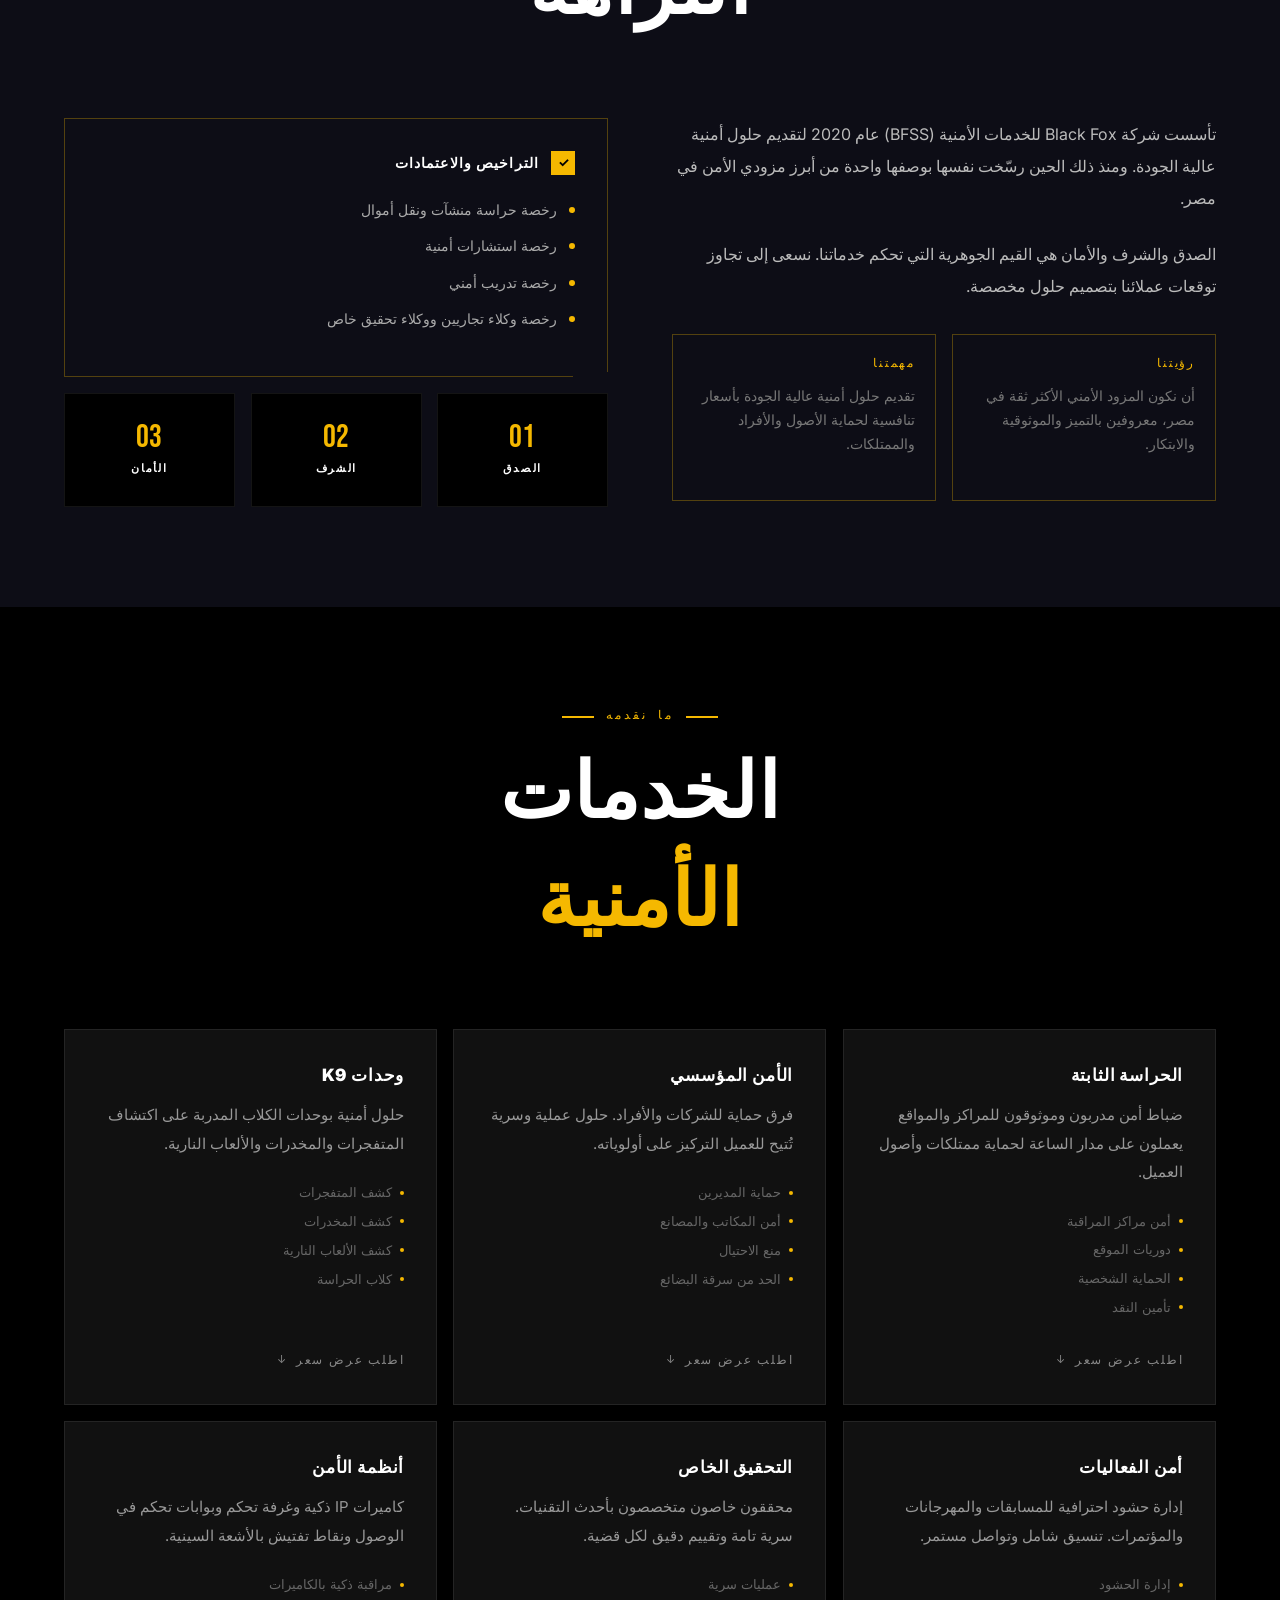
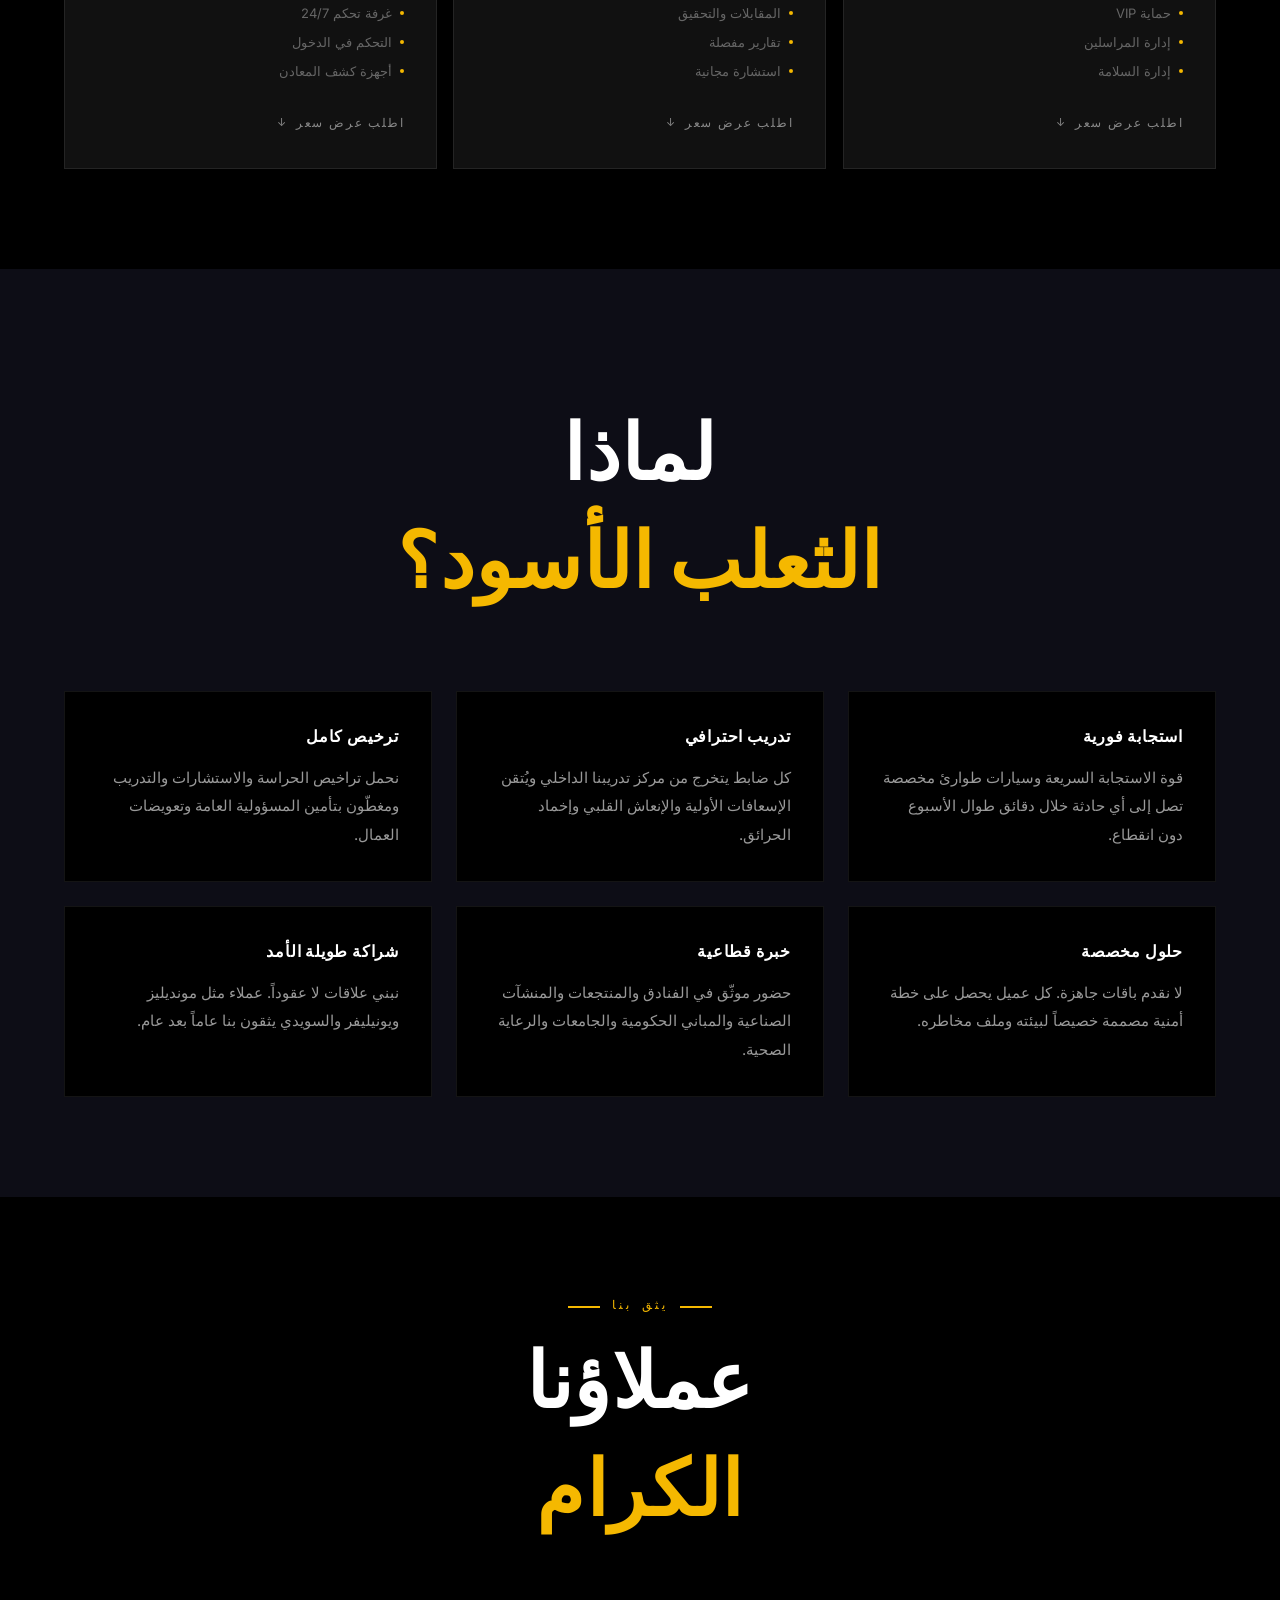
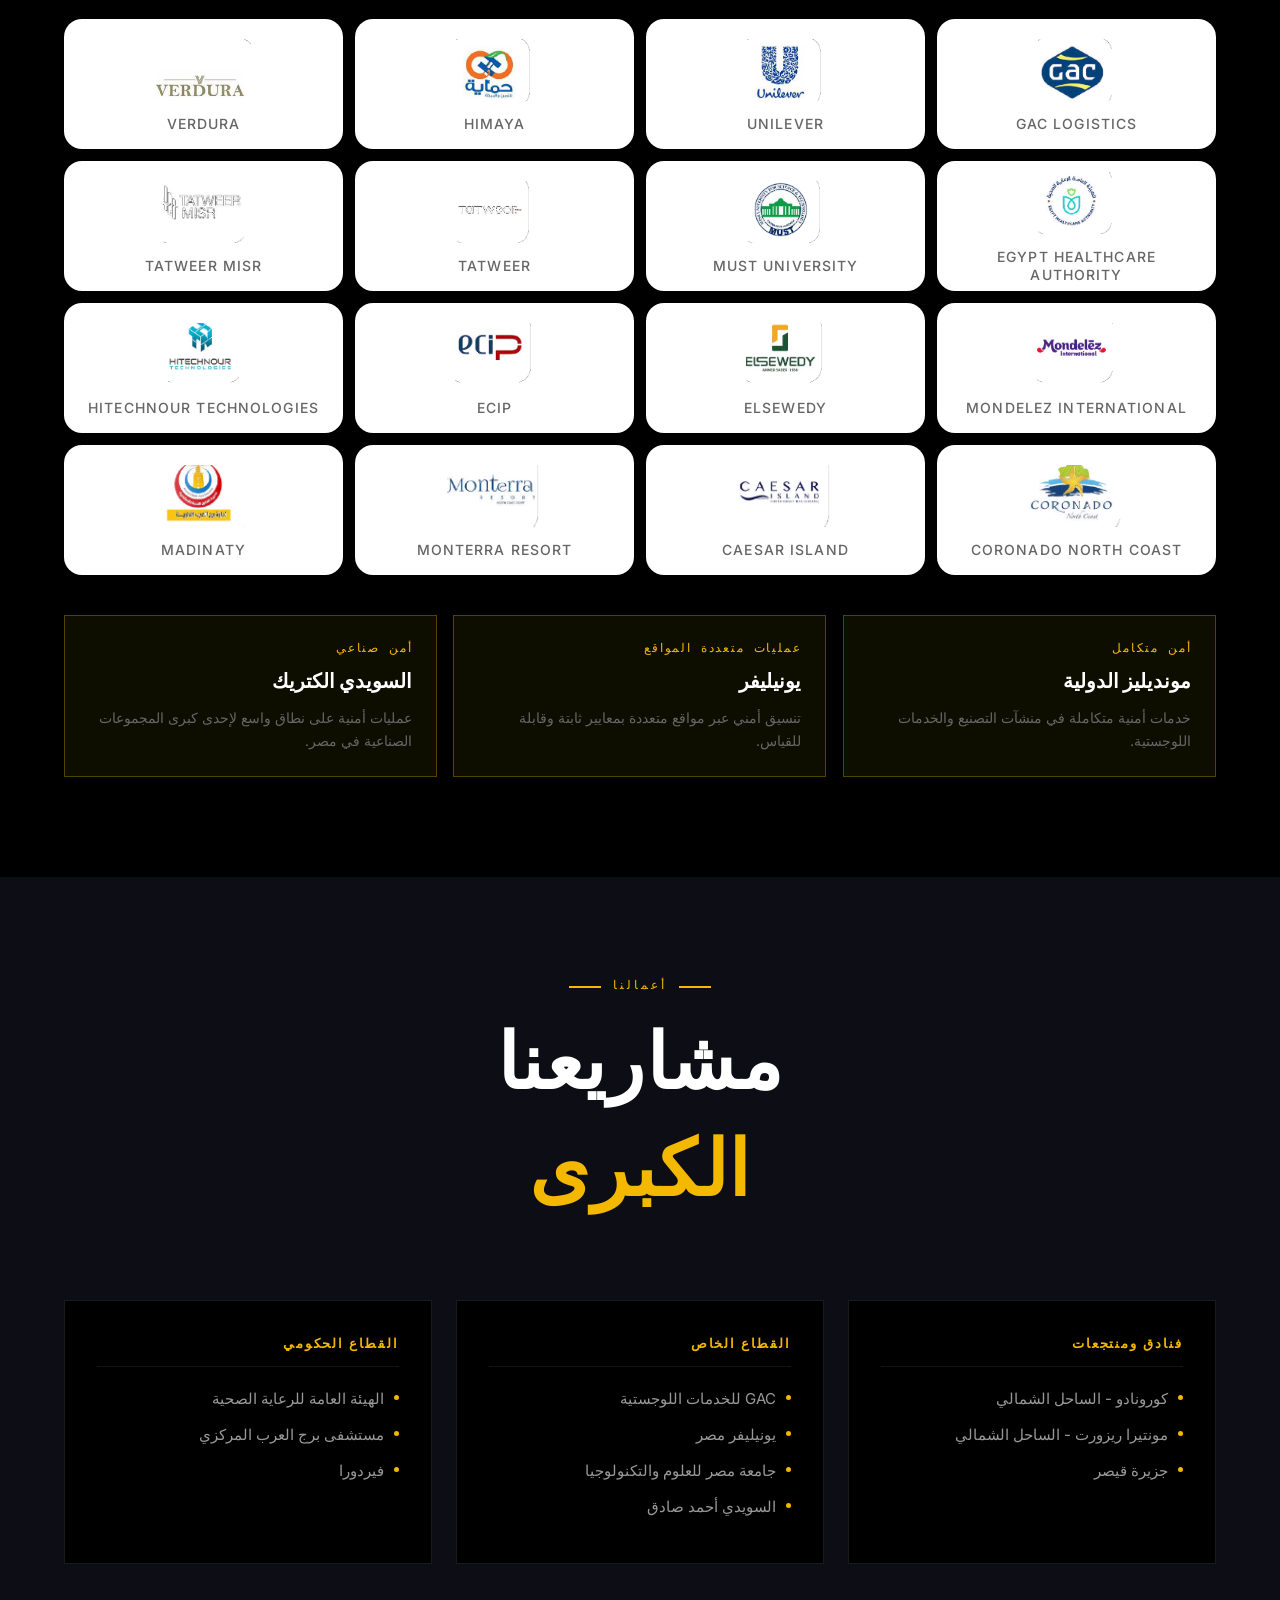
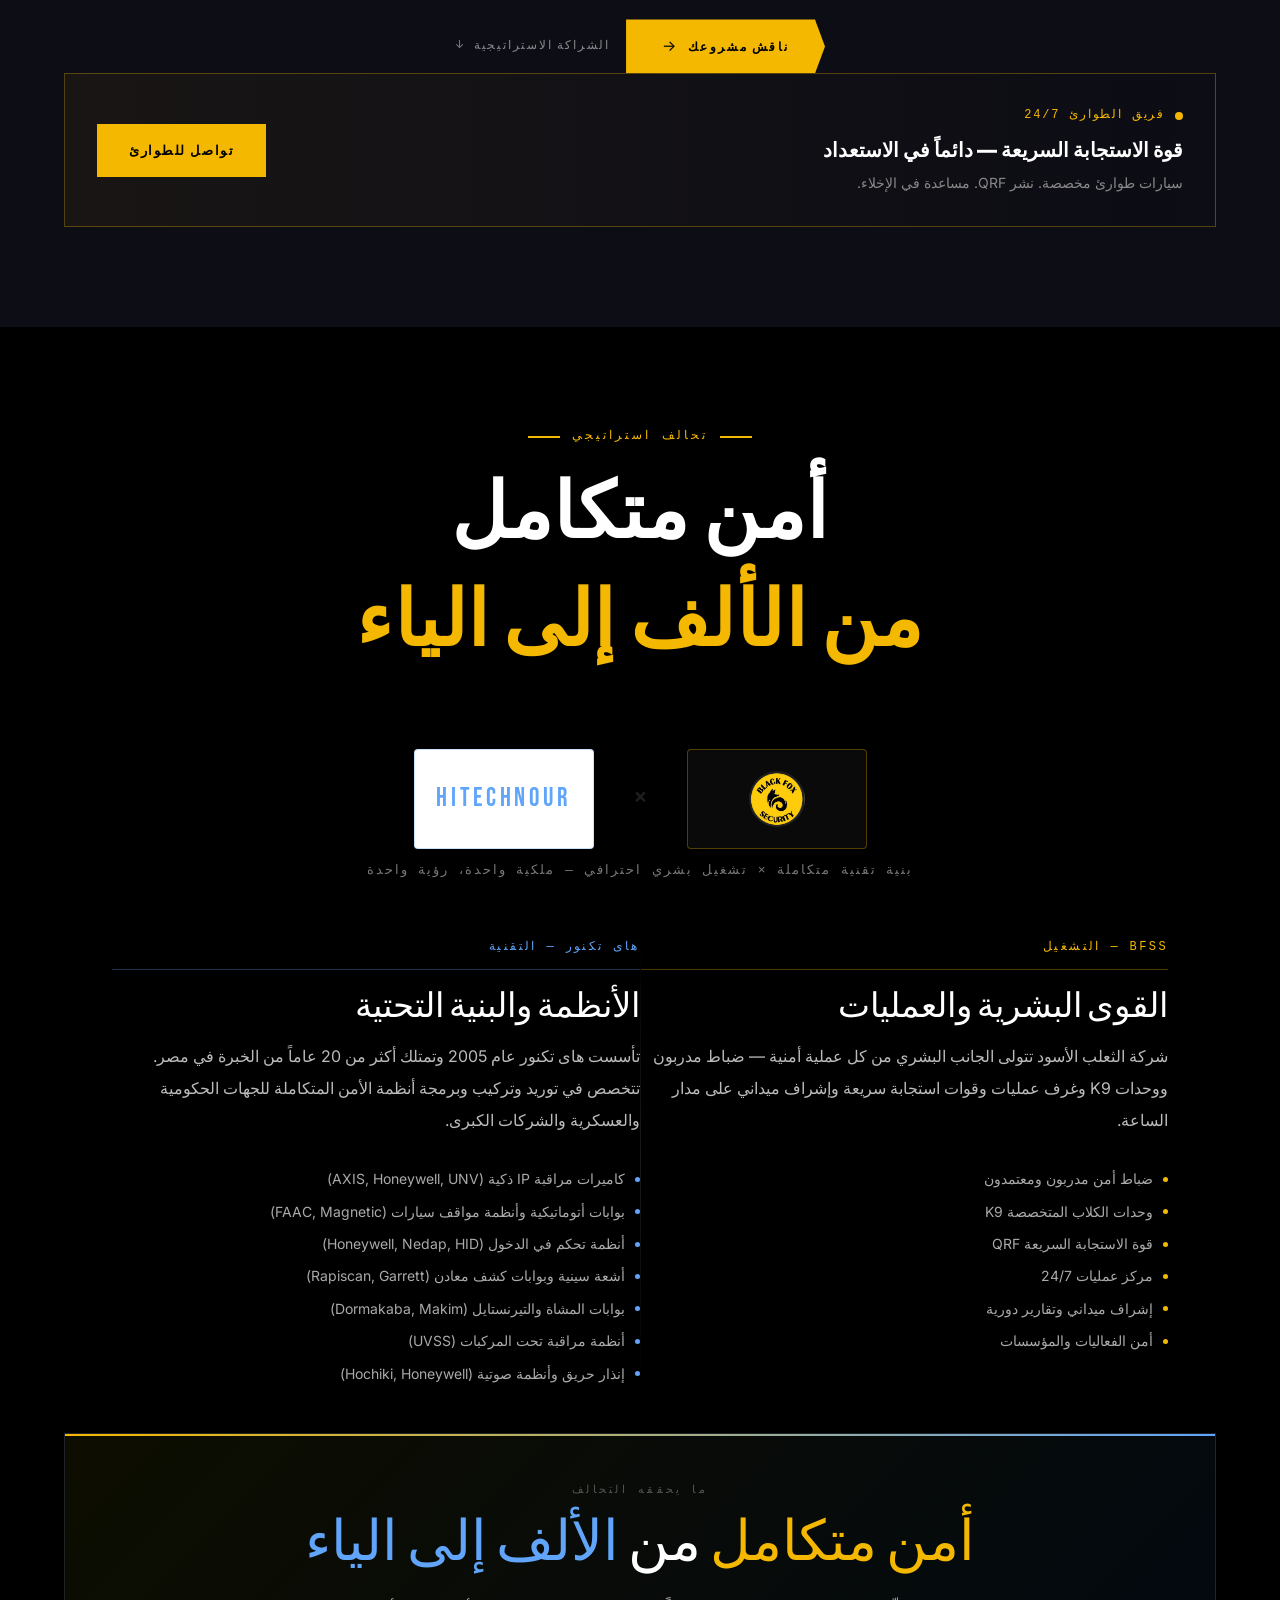
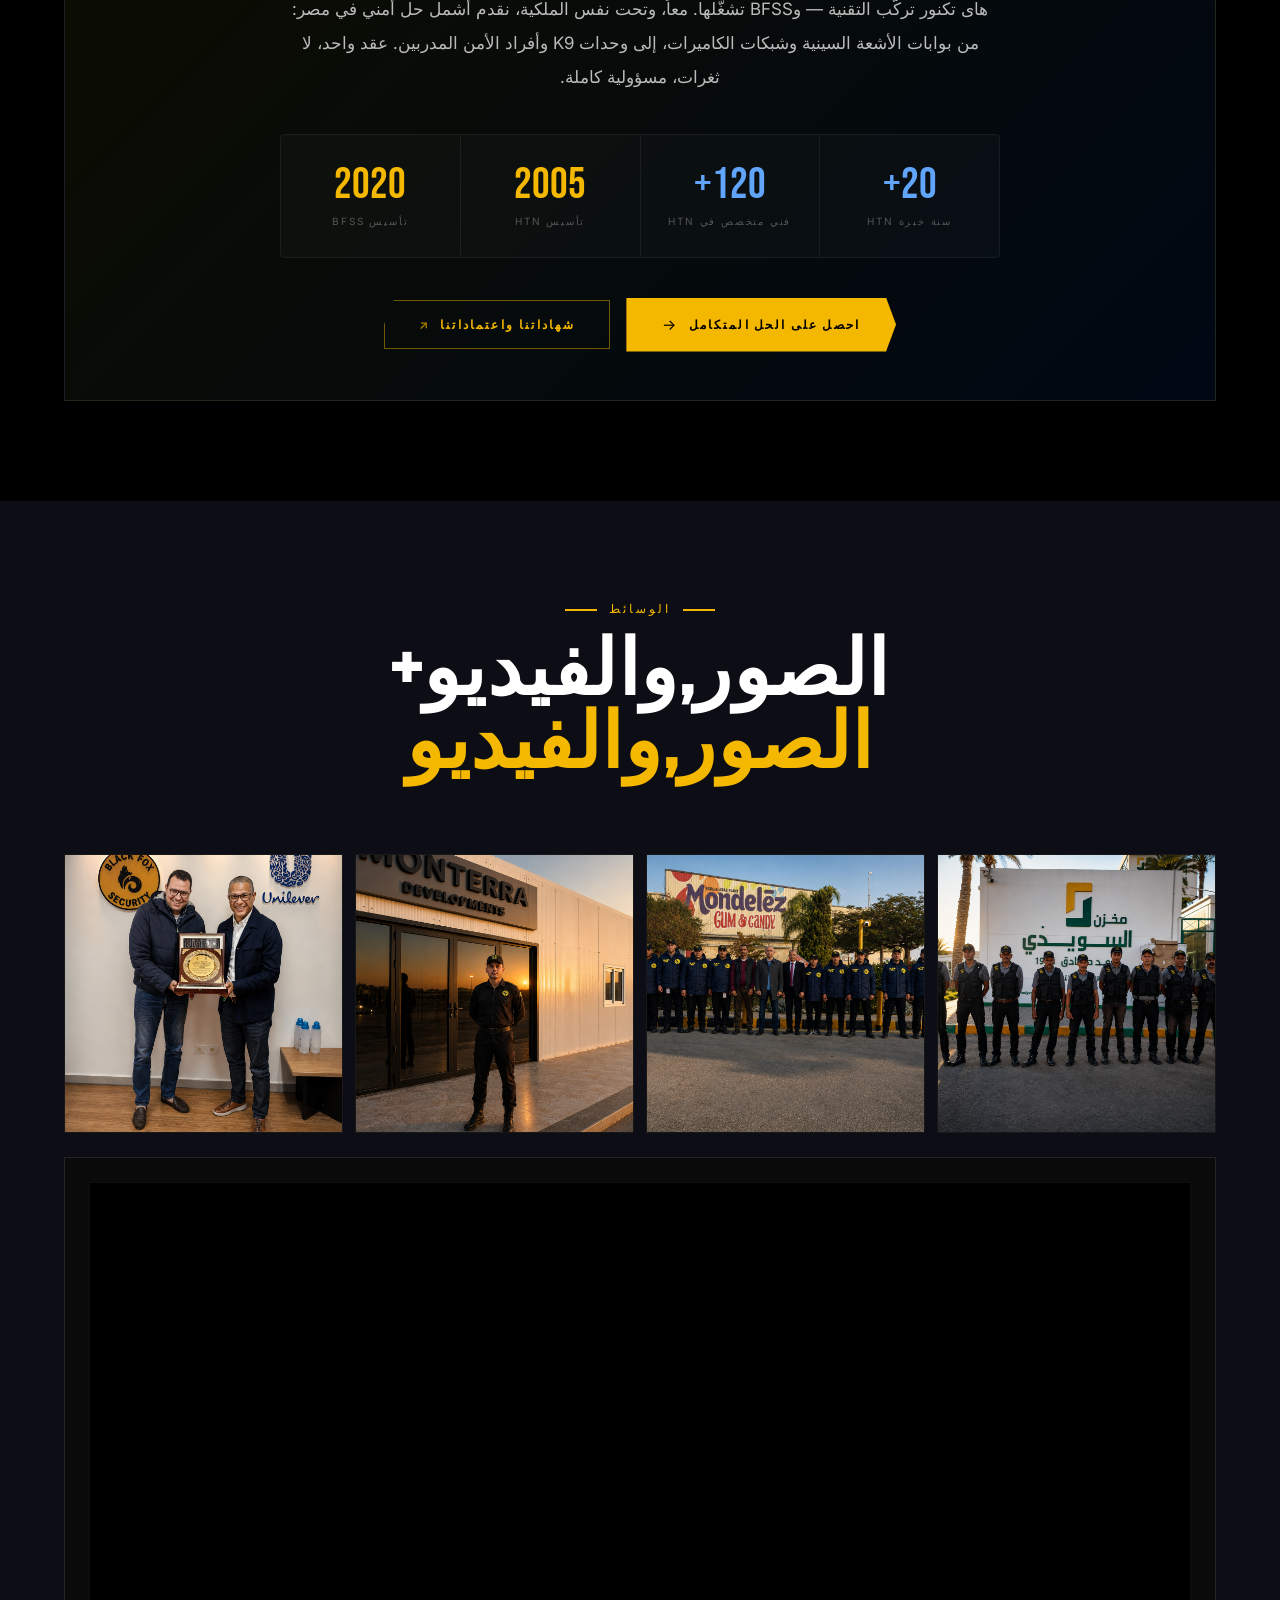
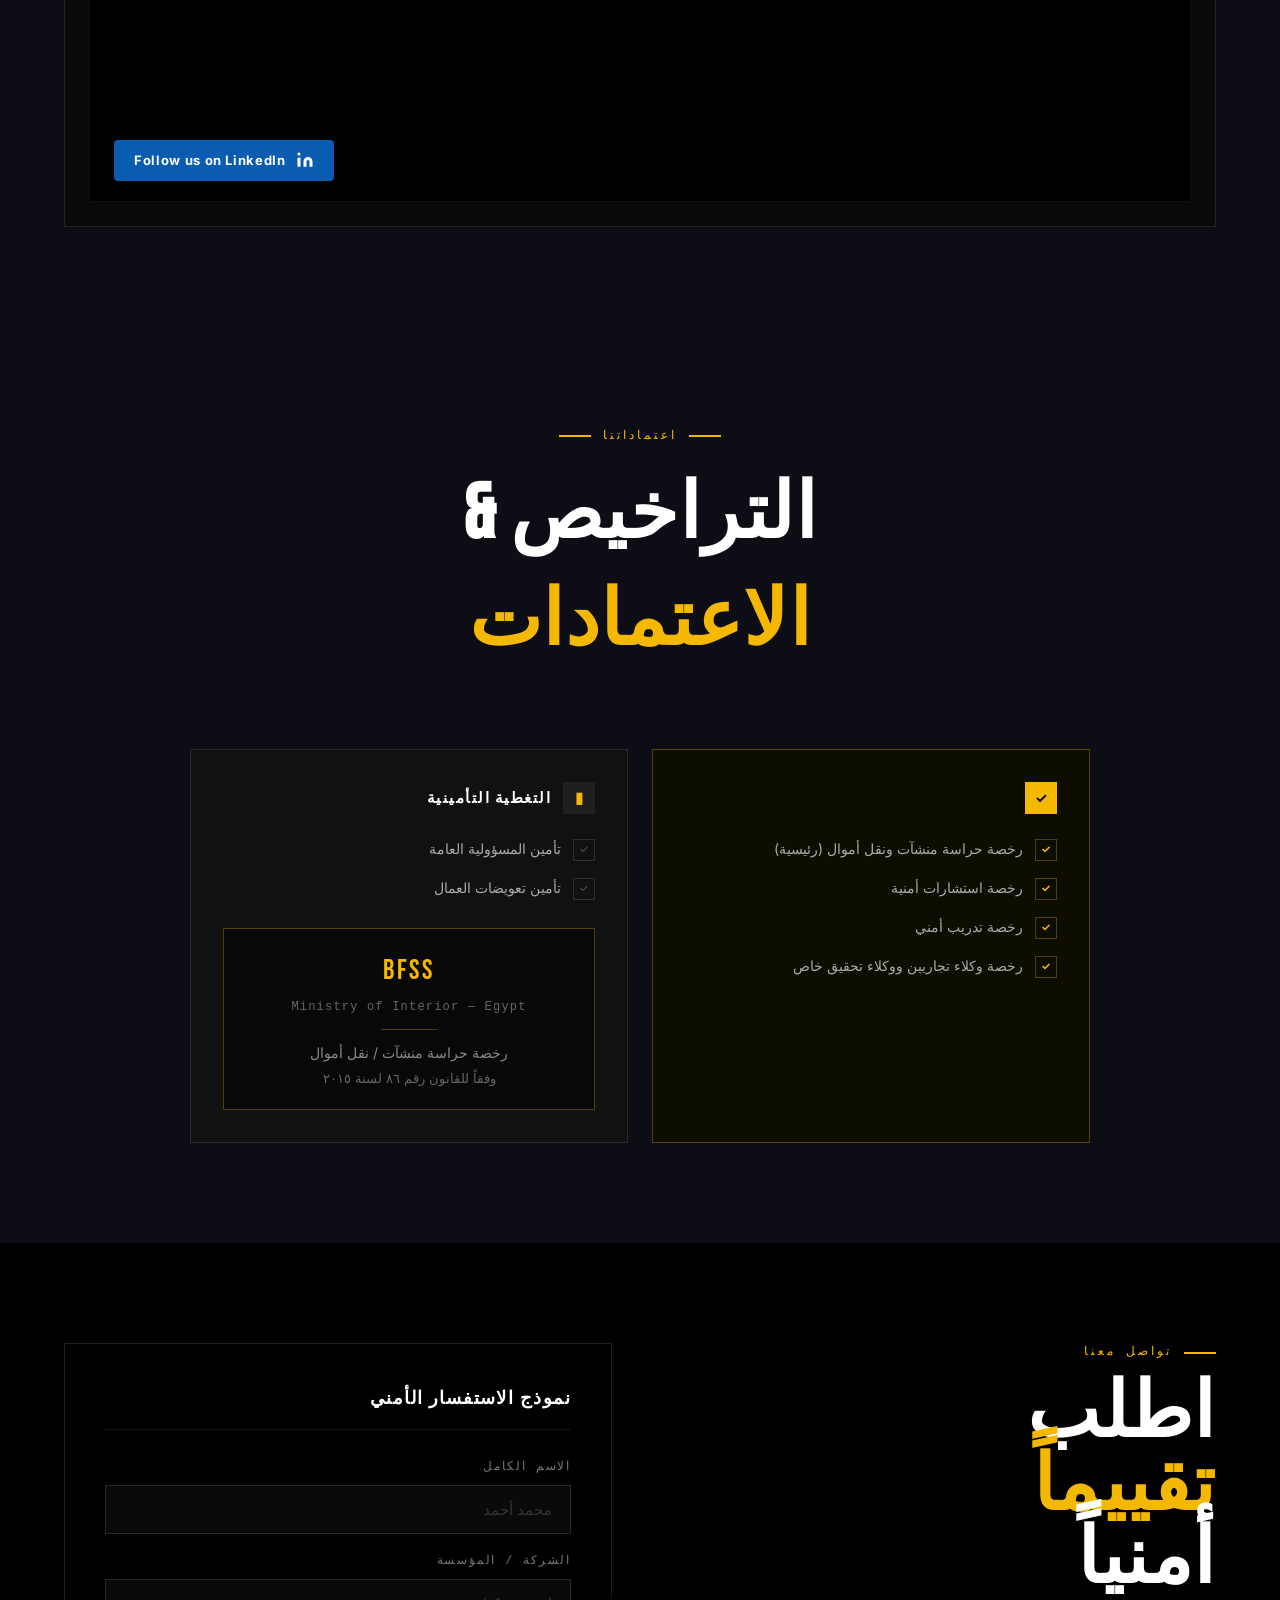
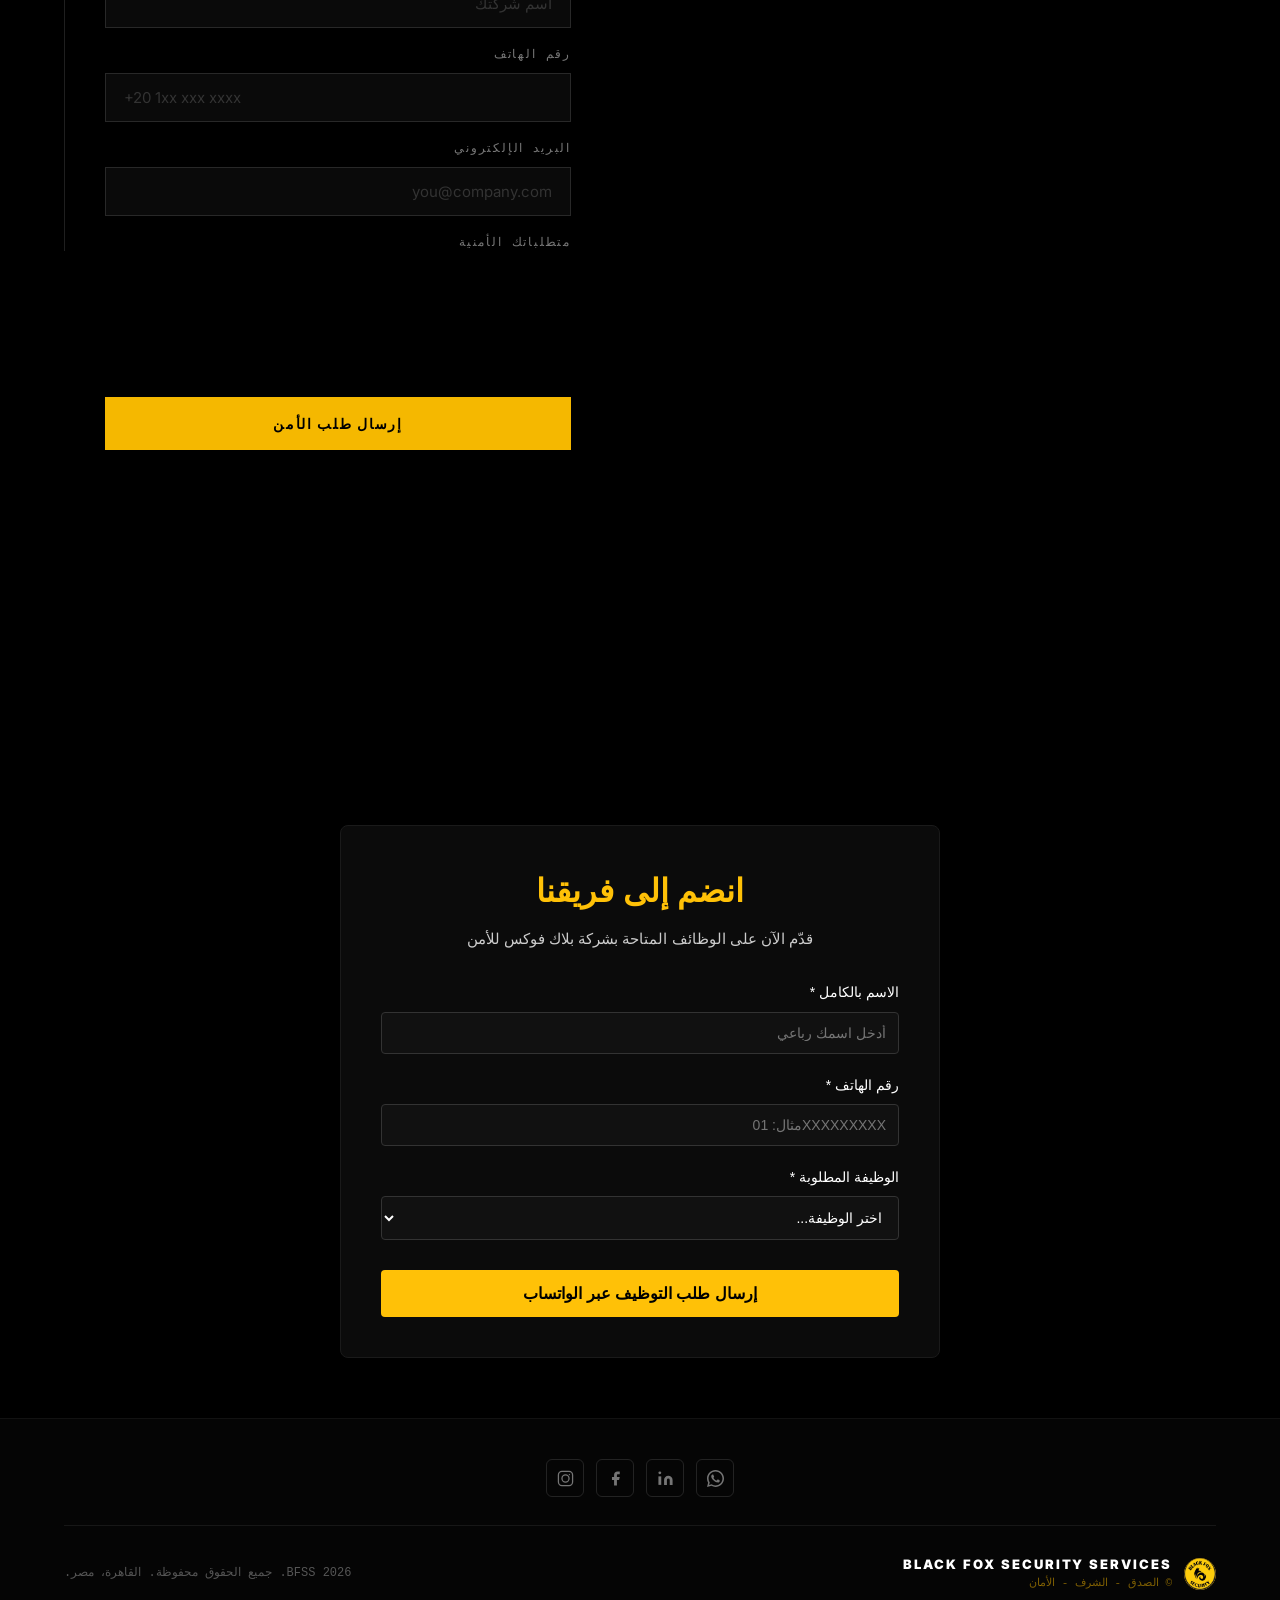
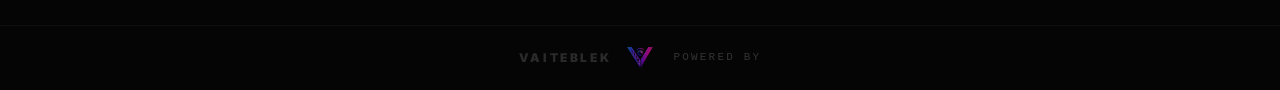
==== commit 9a840364: "Update ar.html" ====
--- a/ar.html
+++ b/ar.html
@@ -51,7 +51,7 @@
   <div class="scroll-l"><div></div></div>
   <!-- TICKER inside hero at bottom -->
   <div class="hero-ticker-wrap">
-<div id="ticker"><span style="display: inline-block; animation: marquee-arabic 25s linear infinite; padding-right: 50px;">✦ نظام نشط ✦ جميع الوحدات تعمل ✦ وحدات K9 منتشرة ✦ مراقبة على مدار الساعة ✦ المحيط آمن ✦ نظام نشط ✦ جميع الوحدات تعمل ✦ وحدات K9 منتشرة ✦ مراقبة على مدار الساعة ✦ المحيط آمن</span></div>
+    <div id="ticker"><span id="tkr"></span></div>
   </div>
 </section>
 
@@ -356,18 +356,6 @@
     <path d="M16.5 14.5c-.2-.1-1.2-.6-1.4-.7-.2-.1-.3-.1-.4.1-.1.2-.5.7-.6.8-.1.1-.2.1-.4 0A5.3 5.3 0 0 1 11 13a5.5 5.5 0 0 1-1.6-2c-.1-.2 0-.3.1-.4L10 10c.1-.1.1-.2 0-.3l-.4-1c-.1-.3-.3-.3-.4-.3h-.3c-.2 0-.4.1-.5.3A2.8 2.8 0 0 0 7.5 11c0 1.2.5 2.4 1.3 3.2a10 10 0 0 0 4.5 3.5c.4.1.8.2 1.2.1a2 2 0 0 0 1.3-1c.2-.4.2-.8.1-.9-.1-.2-.3-.3-.4-.4z" fill="white"></path>
   </svg>
 </a>
-<!-- TICKER ANIMATION FIX -->
-<style>
-#ticker {
-    overflow: hidden;
-    white-space: nowrap;
-    direction: ltr !important; /* تثبيت الاتجاه لحساب حركة المئوية بشكل صحيح */
-}
-@keyframes marquee-arabic {
-    0% { transform: translate3d(0, 0, 0); }
-    100% { transform: translate3d(-50%, 0, 0); } /* الحركة بتلف وترجع لنقطة البداية المكررة بسلاسة */
-}
-</style>
 
 </body>
 </html>
